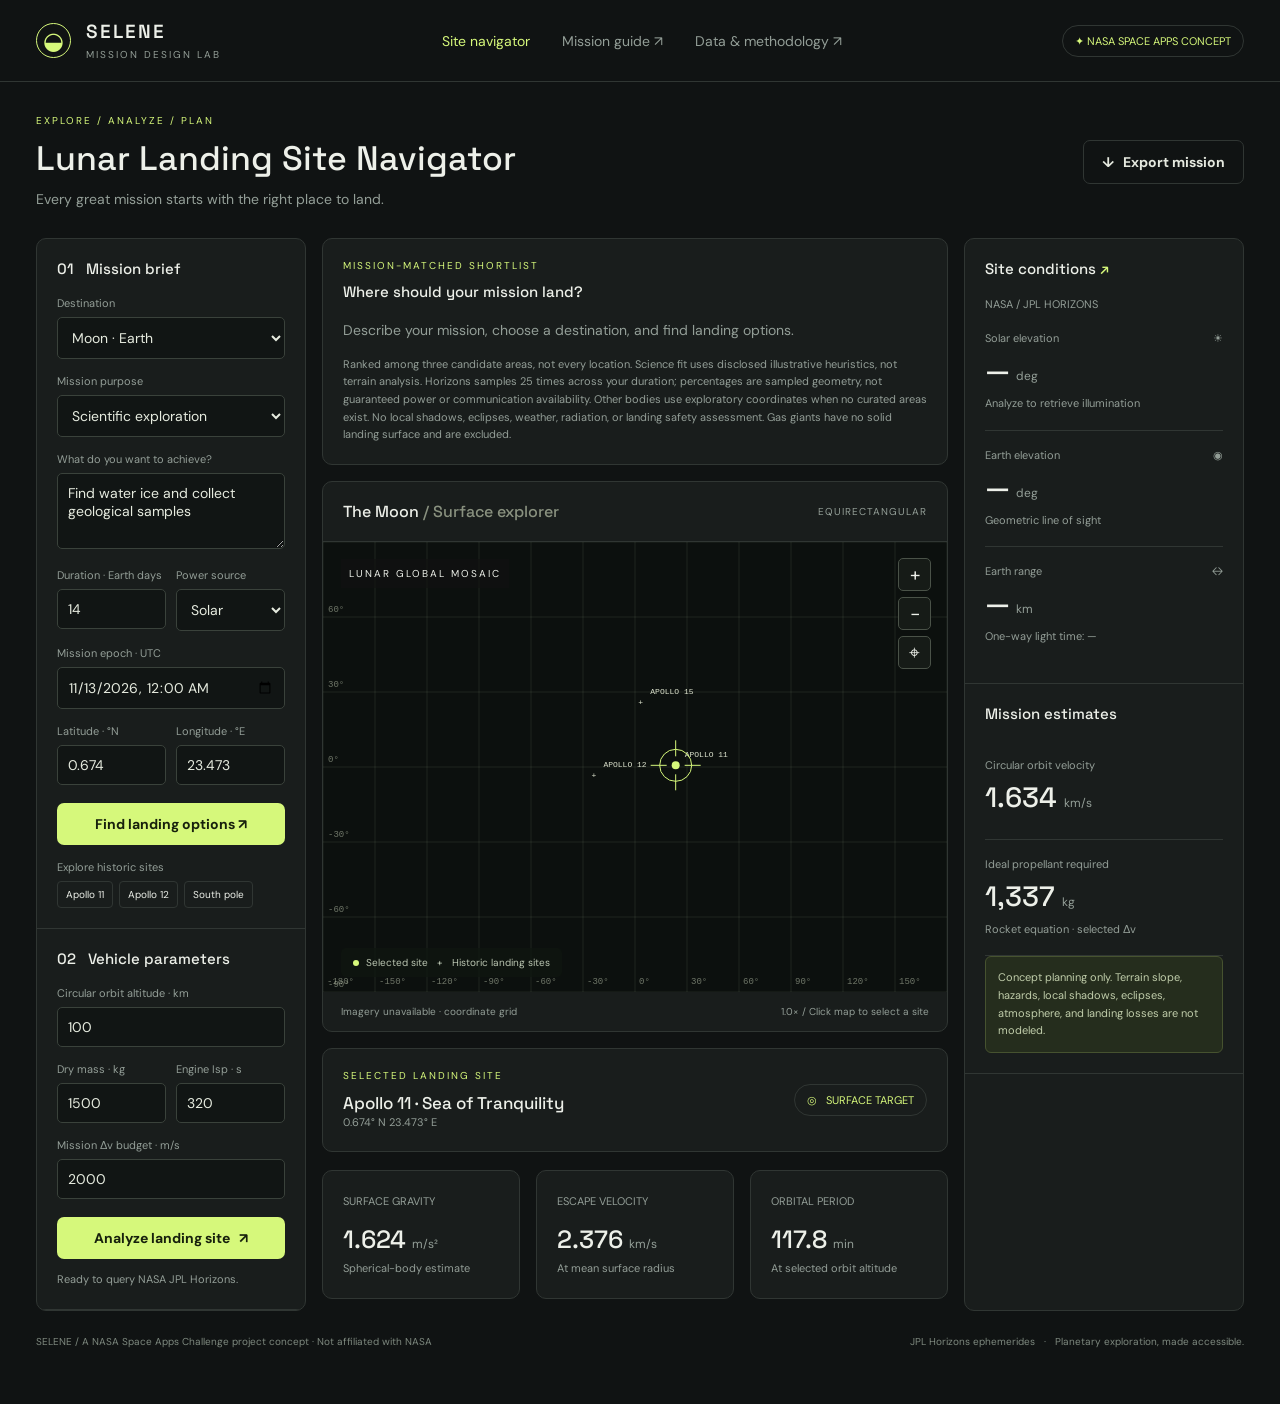
==== src/index.html @ db1ec99b "Make SELENE the sole application at repository root" ====
<!doctype html><html lang="en"><head><meta charset="UTF-8"><meta name="viewport" content="width=device-width,initial-scale=1"><title>Lunar Landing Site Navigator</title><link href="https://fonts.googleapis.com/css2?family=DM+Sans:wght@400;500;600;700&family=Space+Grotesk:wght@400;500;600;700&display=swap" rel="stylesheet"><style>
:root{--bg:#101313;--panel:#191d1c;--line:#303633;--muted:#939e97;--lime:#d6f87b}*{box-sizing:border-box}body{margin:0;background:var(--bg);color:#edf0e9;font:14px 'DM Sans',sans-serif}button,input,select{font:inherit}button,a,select{cursor:pointer}button{color:inherit}header{height:82px;border-bottom:1px solid var(--line);display:flex;align-items:center;padding:0 36px;gap:15px}.logo{border:1px solid var(--lime);border-radius:50%;width:35px;height:35px;display:grid;place-items:center;color:var(--lime);font-size:24px}header b{font:600 19px 'Space Grotesk';letter-spacing:2px}header small{color:var(--muted);font-size:10px;letter-spacing:2px}nav{margin:auto;display:flex;gap:32px}nav a{color:var(--muted);text-decoration:none}nav a.active{color:var(--lime)}.badge{font-size:11px;border:1px solid var(--line);padding:8px 12px;border-radius:20px;color:var(--lime)}main{padding:32px 36px}.intro{display:flex;justify-content:space-between;align-items:center;margin-bottom:28px}.eyebrow{font-size:10px;letter-spacing:2px;color:var(--lime);margin-bottom:10px}h1{font:500 34px 'Space Grotesk';margin:0 0 8px}p{color:var(--muted);line-height:1.6;margin:0}.btn{background:var(--lime);color:#17200c;border:0;border-radius:7px;padding:12px 18px;font-weight:700}.outline{background:transparent;border:1px solid var(--line);color:#e5e9df}.workspace{display:grid;grid-template-columns:270px minmax(400px,1fr) 280px;gap:16px}.panel{background:var(--panel);border:1px solid var(--line);border-radius:10px;overflow:hidden}.section{padding:20px;border-bottom:1px solid var(--line)}h2{font:500 15px 'Space Grotesk';margin:0 0 18px}label{display:block;font-size:11px;color:var(--muted);margin:15px 0 7px}input,select{width:100%;padding:10px;background:#111514;border:1px solid #3a423b;border-radius:5px;color:#e6ebdf}input:focus,select:focus{outline:1px solid var(--lime)}.pair{display:grid;grid-template-columns:1fr 1fr;gap:10px}.tiny{font-size:11px;color:var(--muted);line-height:1.6}.wide{width:100%;margin-top:18px}.maphead{height:60px;display:flex;align-items:center;justify-content:space-between;padding:0 20px;border-bottom:1px solid var(--line)}.maphead strong{font:500 16px 'Space Grotesk'}.tag{font-size:10px;color:var(--muted);letter-spacing:1px}.mapbox{position:relative;height:450px;background:#080b09;overflow:hidden}canvas{width:100%;height:100%;display:block;cursor:crosshair}.maplabel{position:absolute;left:18px;top:17px;font-size:10px;letter-spacing:2px;background:#111a; padding:8px;pointer-events:none}.mapcontrols{position:absolute;right:16px;top:16px;display:grid;gap:6px}.mapcontrols button{background:#161b17;border:1px solid #4a5248;border-radius:5px;width:33px;height:33px;font-size:19px}.legend{position:absolute;bottom:15px;left:18px;font-size:10px;background:#101610bd;padding:8px 12px;border-radius:5px;color:#bbc6b2;pointer-events:none}.mapfoot{padding:13px 18px;display:flex;justify-content:space-between;font-size:10px;color:var(--muted);gap:12px}.sitebar{margin:16px 0 0;padding:20px;display:flex;align-items:center;justify-content:space-between}.sitebar b{font:500 17px 'Space Grotesk'}.dot{display:inline-block;width:6px;height:6px;background:var(--lime);border-radius:50%;margin-right:7px}.metric{padding:17px 0;border-bottom:1px solid var(--line)}.metric:last-child{border:0}.metric .value{font:500 28px 'Space Grotesk';margin:7px 0}.metric .value small{font:12px 'DM Sans';color:var(--muted)}.metric .top{font-size:11px;color:var(--muted);display:flex;justify-content:space-between}.note{background:#252d1d;border:1px solid #46522f;color:#c0cdaa;padding:12px;border-radius:6px;font-size:11px;line-height:1.6}.bottom{display:grid;grid-template-columns:1fr 1fr 1fr;gap:16px;margin-top:18px}.stat{padding:20px}.stat .num{font:500 25px 'Space Grotesk';margin:12px 0 5px}.num span{font:12px 'DM Sans';color:var(--muted)}footer{display:flex;justify-content:space-between;color:#7e897f;font-size:10px;padding:24px 0}.status{font-size:11px;color:var(--muted);margin-top:12px;line-height:1.6}.presets{display:flex;gap:6px;flex-wrap:wrap}.presets button{font-size:10px;padding:6px 8px;border:1px solid var(--line);background:none;border-radius:4px}dialog{background:var(--panel);color:#eee;border:1px solid var(--line);border-radius:12px;max-width:640px;padding:28px}dialog p{margin:14px 0}a{color:var(--lime)}@media(min-width:1600px){main{max-width:1700px;margin:auto}.mapbox{height:520px}}@media(max-width:1150px){.workspace{grid-template-columns:240px 1fr}.results{grid-column:1/-1;display:grid;grid-template-columns:1fr 1fr}.mapbox{height:440px}nav{display:none}}@media(max-width:730px){header{padding:0 18px}header .badge{display:none}main{padding:24px 16px}.intro{align-items:start;gap:15px}h1{font-size:27px}.intro .btn{font-size:11px;padding:10px}.workspace,.bottom{display:block}.panel{margin-bottom:14px}.results{display:block}.mapbox{height:330px}.sitebar{gap:15px}footer{gap:20px}}
textarea{width:100%;resize:vertical;background:#111514;color:#e6ebdf;border:1px solid #3a423b;border-radius:5px;padding:10px;font:inherit}.recommend-card{padding:18px;border:1px solid var(--line);border-radius:8px;margin-top:12px}.recommend-card h3{font:500 18px "Space Grotesk";margin:0 0 10px}.recommend-card p{margin:9px 0}.recscore{color:var(--lime);font-size:12px}.planner-results{padding:20px;margin-bottom:16px}</style></head><body><header><div class="logo">◒</div><div><b>SELENE</b><br><small>MISSION DESIGN LAB</small></div><nav><a class="active" href="#">Site navigator</a><a href="#" id="guide">Mission guide ↗</a><a href="#" id="sources">Data & methodology ↗</a></nav><span class="badge">✦ NASA SPACE APPS CONCEPT</span></header><main><div class="intro"><div><div class="eyebrow">EXPLORE / ANALYZE / PLAN</div><h1>Lunar Landing Site Navigator</h1><p>Every great mission starts with the right place to land.</p></div><button id="export" class="btn outline">↓ &nbsp; Export mission</button></div><div class="workspace"><aside class="panel"><div class="section"><h2>01 &nbsp; Mission brief</h2><label for="body">Destination</label><select id="body"></select><div id="custom" hidden><label>Horizons satellite ID<input id="cid" placeholder="e.g. 555" inputmode="numeric"></label><div class="pair"><label>Radius · km<input id="cr" type="number" min="0.001" step="any"></label><label>GM · km³/s²<input id="cmu" type="number" min="0.000001" step="any"></label></div></div><label for="purpose">Mission purpose</label><select id="purpose"><option value="science">Scientific exploration</option><option value="resources">Water & resource scouting</option><option value="technology">Technology demonstration</option><option value="habitat">Long-term habitat scouting</option></select><label for="aim">What do you want to achieve?</label><textarea id="aim" rows="3" maxlength="1200" placeholder="e.g. Find water ice and test a solar-powered rover">Find water ice and collect geological samples</textarea><div class="pair"><div><label for="duration">Duration · Earth days</label><input id="duration" type="number" min="1" max="3650" step="1" value="14"></div><div><label for="power">Power source</label><select id="power"><option value="solar">Solar</option><option value="independent">Independent</option></select></div></div><label for="date">Mission epoch · UTC</label><input id="date" type="datetime-local" value="2026-11-13T00:00"><div class="pair"><div><label for="lat">Latitude · °N</label><input id="lat" type="number" min="-90" max="90" step="0.001" value="0.674"></div><div><label for="lon">Longitude · °E</label><input id="lon" type="number" min="-180" max="180" step="0.001" value="23.473"></div></div><button id="recommend" class="btn wide">Find landing options ↗</button><label>Explore historic sites</label><div class="presets"><button data-site="0.674,23.473,Apollo 11">Apollo 11</button><button data-site="-3.012,-23.422,Apollo 12">Apollo 12</button><button data-site="-85.4,30,South polar region">South pole</button></div></div><div class="section"><h2>02 &nbsp; Vehicle parameters</h2><label for="alt">Circular orbit altitude · km</label><input id="alt" type="number" min="0" step="1" value="100"><div class="pair"><div><label for="mass">Dry mass · kg</label><input id="mass" type="number" min="1" value="1500"></div><div><label for="isp">Engine Isp · s</label><input id="isp" type="number" min="1" value="320"></div></div><label for="dv">Mission Δv budget · m/s</label><input id="dv" type="number" min="0" value="2000"><button class="btn wide" id="analyze">Analyze landing site &nbsp; ↗</button><div id="status" class="status">Ready to query NASA JPL Horizons.</div></div></aside><div><section class="panel planner-results"><div class="eyebrow">MISSION-MATCHED SHORTLIST</div><h2>Where should your mission land?</h2><p id="recstatus" aria-live="polite">Describe your mission, choose a destination, and find landing options.</p><div id="recommendations"></div><p class="tiny" style="margin-top:14px">Ranked among three candidate areas, not every location. Science fit uses disclosed illustrative heuristics, not terrain analysis. Horizons samples 25 times across your duration; percentages are sampled geometry, not guaranteed power or communication availability. Other bodies use exploratory coordinates when no curated areas exist. No local shadows, eclipses, weather, radiation, or landing safety assessment. Gas giants have no solid landing surface and are excluded.</p></section><section class="panel"><div class="maphead"><strong id="maptitle">The Moon <span style="color:#89917f">/ Surface explorer</span></strong><span class="tag">EQUIRECTANGULAR</span></div><div class="mapbox"><canvas id="map" aria-label="Interactive moon surface map. Click to select coordinates; coordinate inputs also available."></canvas><div class="maplabel" id="maplabel">LUNAR GLOBAL MOSAIC</div><div class="mapcontrols"><button id="zin" aria-label="Zoom in">+</button><button id="zout" aria-label="Zoom out">−</button><button id="reset" aria-label="Reset map">⌖</button></div><div class="legend"><span class="dot"></span>Selected site &nbsp; + &nbsp; Historic landing sites</div></div><div class="mapfoot"><span id="credit">Imagery: Solar System Scope · CC BY 4.0</span><span id="zoom">1.0× &nbsp; / &nbsp; Click map to select a site</span></div></section><section class="panel sitebar"><div><div class="eyebrow">SELECTED LANDING SITE</div><b id="sitename">Apollo 11 · Sea of Tranquility</b><p class="tiny" id="coords">0.674° N &nbsp; 23.473° E</p></div><span class="badge">◎ &nbsp; SURFACE TARGET</span></section><div class="bottom"><div class="panel stat"><span class="tiny">SURFACE GRAVITY</span><div class="num" id="gravity">1.625 <span>m/s²</span></div><p class="tiny">Spherical-body estimate</p></div><div class="panel stat"><span class="tiny">ESCAPE VELOCITY</span><div class="num" id="escape">2.376 <span>km/s</span></div><p class="tiny">At mean surface radius</p></div><div class="panel stat"><span class="tiny">ORBITAL PERIOD</span><div class="num" id="period">117.8 <span>min</span></div><p class="tiny">At selected orbit altitude</p></div></div></div><aside class="panel results"><div class="section"><h2>Site conditions <span style="color:var(--lime)">↗</span></h2><div class="tiny">NASA / JPL HORIZONS</div><div class="metric"><div class="top">Solar elevation <span>☀</span></div><div class="value" id="sun">— <small>deg</small></div><p class="tiny" id="sunhint">Analyze to retrieve illumination</p></div><div class="metric"><div class="top">Earth elevation <span>◉</span></div><div class="value" id="earth">— <small>deg</small></div><p class="tiny" id="earthhint">Geometric line of sight</p></div><div class="metric"><div class="top">Earth range <span>↔</span></div><div class="value" id="range">— <small>km</small></div><p class="tiny" id="delay">One-way light time: —</p></div></div><div class="section"><h2>Mission estimates</h2><div class="metric"><div class="top">Circular orbit velocity</div><div class="value" id="velocity">1.633 <small>km/s</small></div></div><div class="metric"><div class="top">Ideal propellant required</div><div class="value" id="fuel">1,337 <small>kg</small></div><p class="tiny">Rocket equation · selected Δv</p></div><div class="note">Concept planning only. Terrain slope, hazards, local shadows, eclipses, atmosphere, and landing losses are not modeled.</div></div></aside></div><footer><span>SELENE / A NASA Space Apps Challenge project concept · Not affiliated with NASA</span><span>JPL Horizons ephemerides &nbsp; · &nbsp; Planetary exploration, made accessible.</span></footer></main><dialog id="info"><h2 id="ititle"></h2><div id="itext"></div><button class="btn" onclick="document.querySelector('dialog').close()">Back to navigator</button></dialog><script>
const bodies=[['Moon','Earth',301,1737.4,4902.800118,'moon'],['Phobos','Mars',401,11.266,0.0007087],['Deimos','Mars',402,6.2,0.0000962],['Io','Jupiter',501,1821.6,5959.916],['Europa','Jupiter',502,1560.8,3202.739],['Ganymede','Jupiter',503,2634.1,9887.834],['Callisto','Jupiter',504,2410.3,7179.289],['Mimas','Saturn',601,198.2,2.5026],['Enceladus','Saturn',602,252.1,7.2104],['Tethys','Saturn',603,531.1,41.21],['Dione','Saturn',604,561.4,73.112],['Rhea','Saturn',605,763.8,153.94],['Titan','Saturn',606,2574.73,8978.138],['Iapetus','Saturn',608,734.5,120.51],['Miranda','Uranus',705,235.8,4.4],['Ariel','Uranus',701,578.9,86.4],['Umbriel','Uranus',702,584.7,81.5],['Titania','Uranus',703,788.9,228.2],['Oberon','Uranus',704,761.4,192.4],['Triton','Neptune',801,1353.4,1427.6],['Charon','Pluto',901,606,105.88],['Other moon / custom target','Solar system',0,0,0]];
bodies.splice(bodies.length-1,0,['Mercury','Rocky planet',199,2439.7,22031.8686],['Venus','Rocky planet',299,6051.8,324858.592],['Mars','Rocky planet',499,3389.5,42828.375],['Pluto','Dwarf planet',999,1188.3,869.6138]);
const $=id=>document.getElementById(id);bodies.forEach((b,i)=>$('body').add(new Option(b[0]+' · '+b[1],i)));let selectedName='Apollo 11 · Sea of Tranquility',z=1,center=[0,0],image=new Image(),imageReady=false,last=null,seq=0;const canvas=$('map'),ctx=canvas.getContext('2d');image.onload=()=>{imageReady=true;draw()};image.onerror=()=>{$('credit').textContent='Imagery unavailable · coordinate grid';draw()};image.src='/moon.jpg';
function body(){let b=bodies[+$('body').value];return b[2]?b:['Custom moon','Custom',+$('cid').value,+$('cr').value,+$('cmu').value]}
function valid(){for(const id of ['lat','lon','alt','mass','isp','dv','date',...(bodies[+$('body').value][2]?[]:['cid','cr','cmu'])]){let e=$(id);if(!e.value||!e.reportValidity())throw Error('Enter valid mission parameters.')}let b=body();if(!Number.isInteger(b[2])||b[2]<1||b[3]<=0||b[4]<=0)throw Error('Enter a satellite ID, positive radius, and positive GM.');return b}
function physics(){try{let b=valid(),r=b[3],mu=b[4],a=r+(+$('alt').value),v=Math.sqrt(mu/a),t=2*Math.PI*Math.sqrt(a*a*a/mu)/60,f=(+$('mass').value)*Math.expm1((+$('dv').value)/(9.80665*(+$('isp').value)));$('gravity').innerHTML=(mu/r/r*1000).toFixed(3)+' <span>m/s²</span>';$('escape').innerHTML=Math.sqrt(2*mu/r).toFixed(3)+' <span>km/s</span>';$('period').innerHTML=t.toFixed(1)+' <span>min</span>';$('velocity').innerHTML=v.toFixed(3)+' <small>km/s</small>';$('fuel').innerHTML=Math.round(f).toLocaleString()+' <small>kg</small>';return{gravity:mu/r/r*1000,escape_kms:Math.sqrt(2*mu/r),orbit_kms:v,period_min:t,propellant_kg:f}}catch(e){return null}}
function clearLive(){seq++;last=null;for(let id of ['sun','earth','range'])$(id).textContent='—';$('sunhint').textContent='Analyze to retrieve illumination';$('earthhint').textContent='Geometric line of sight';$('delay').textContent='One-way light time: —';$('status').textContent='Parameters changed. Analyze to refresh Horizons data.'}
function position(){let lat=+$('lat').value,lon=+$('lon').value;$('coords').textContent=Math.abs(lat).toFixed(3)+'° '+(lat<0?'S':'N')+'   '+Math.abs(lon).toFixed(3)+'° '+(lon<0?'W':'E');$('sitename').textContent=selectedName;draw()}
function draw(){let w=canvas.clientWidth,h=canvas.clientHeight,dpr=devicePixelRatio||1;canvas.width=w*dpr;canvas.height=h*dpr;ctx.scale(dpr,dpr);ctx.fillStyle='#0c100e';ctx.fillRect(0,0,w,h);let bounds=()=>[center[0]-180/z,center[1]+90/z,360/z,180/z];let [left,top,span,vspan]=bounds();let px=lon=>(lon-left)/span*w,py=lat=>(top-lat)/vspan*h; if(body()[2]===301&&imageReady){ctx.globalAlpha=.85;ctx.drawImage(image,(left+180)/360*image.width,(90-top)/180*image.height,span/360*image.width,vspan/180*image.height,0,0,w,h);ctx.globalAlpha=1}ctx.strokeStyle='#d4e4b52b';ctx.lineWidth=.6;ctx.fillStyle='#d2dbc280';ctx.font='9px monospace';for(let x=-180;x<=180;x+=30){ctx.beginPath();ctx.moveTo(px(x),0);ctx.lineTo(px(x),h);ctx.stroke();ctx.fillText(x+'°',px(x)+4,h-8)}for(let y=-90;y<=90;y+=30){ctx.beginPath();ctx.moveTo(0,py(y));ctx.lineTo(w,py(y));ctx.stroke();ctx.fillText(y+'°',5,py(y)-5)}if(body()[2]===301){for(let [la,lo,name] of [[0.674,23.473,'APOLLO 11'],[-3.012,-23.422,'APOLLO 12'],[26.132,3.634,'APOLLO 15']]){ctx.fillStyle='#dde3ce';ctx.fillText('+',px(lo)-3,py(la)+3);ctx.font='8px monospace';ctx.fillText(name,px(lo)+9,py(la)-8)}}let x=px(+$('lon').value),y=py(+$('lat').value);ctx.strokeStyle='#d6f87b';ctx.lineWidth=1;ctx.beginPath();ctx.arc(x,y,16,0,Math.PI*2);ctx.stroke();ctx.fillStyle='#d6f87b';ctx.beginPath();ctx.arc(x,y,4,0,Math.PI*2);ctx.fill();ctx.beginPath();ctx.moveTo(x-25,y);ctx.lineTo(x-9,y);ctx.moveTo(x+9,y);ctx.lineTo(x+25,y);ctx.moveTo(x,y-25);ctx.lineTo(x,y-9);ctx.moveTo(x,y+9);ctx.lineTo(x,y+25);ctx.stroke();if(body()[2]!==301){ctx.fillStyle='#b0bfa5';ctx.font='12px sans-serif';ctx.fillText('COORDINATE GRID · NO SURFACE IMAGERY',18,50)}$('zoom').textContent=z.toFixed(1)+'× / Click map to select a site'}
canvas.onclick=e=>{let r=canvas.getBoundingClientRect();$('lon').value=(center[0]+((e.clientX-r.left)/r.width-.5)*360/z).toFixed(3);$('lat').value=(center[1]+(.5-(e.clientY-r.top)/r.height)*180/z).toFixed(3);selectedName='Custom landing site';clearLive();position()};function zoom(f){z=Math.max(1,Math.min(8,z*f));center=z===1?[0,0]:[Math.max(-180+180/z,Math.min(180-180/z,+$('lon').value)),Math.max(-90+90/z,Math.min(90-90/z,+$('lat').value))];draw()}$('zin').onclick=()=>zoom(2);$('zout').onclick=()=>zoom(.5);$('reset').onclick=()=>{z=1;center=[0,0];draw()};window.addEventListener('resize',draw);
document.querySelectorAll('[data-site]').forEach(btn=>btn.onclick=()=>{$('body').value='0';changeBody();let [la,lo,n]=btn.dataset.site.split(',');$('lat').value=la;$('lon').value=lo;selectedName=n;clearLive();position()});function changeBody(){let b=body();$('custom').hidden=!!bodies[+$('body').value][2];$('maptitle').textContent=b[0]+' / Surface explorer';$('maplabel').textContent=b[2]===301?'LUNAR GLOBAL MOSAIC':'PLANETARY COORDINATE GRID';$('credit').textContent=b[2]===301?'Imagery: Solar System Scope · CC BY 4.0':'No global image included for this body';selectedName='Custom landing site';clearLive();physics();position()}$('body').onchange=changeBody;for(let id of ['lat','lon','alt','mass','isp','dv','date','cid','cr','cmu'])$(id).addEventListener('change',()=>{clearLive();physics();if(id==='lat'||id==='lon')selectedName='Custom landing site';position()});
async function analyze(){let b;try{b=valid()}catch(e){$('status').textContent=e.message;return}let n=++seq;last=null;physics();$('analyze').disabled=true;$('analyze').textContent='Querying Horizons…';$('status').textContent='Fetching Sun and Earth ephemerides…';try{const res=await fetch('/api/horizons?'+new URLSearchParams({body:b[2],lat:$('lat').value,lon:$('lon').value,date:$('date').value}));const data=await res.json();if(!res.ok)throw Error(data.error||'Horizons request failed');if(n!==seq)return;last=data;let s=data.sun,e=data.earth;$('sun').innerHTML=s.elevation.toFixed(2)+' <small>deg</small>';$('sunhint').textContent=s.elevation>0?'Sun above geometric horizon':'Sun below geometric horizon';$('earth').innerHTML=e.elevation.toFixed(2)+' <small>deg</small>';$('earthhint').textContent=e.elevation>0?'Earth above geometric horizon':'Earth below geometric horizon';$('range').innerHTML=Math.round(e.rangeAU*149597870.7).toLocaleString()+' <small>km</small>';$('delay').textContent='One-way light time: '+(e.rangeAU*499.00478).toFixed(2)+' s';$('status').innerHTML='<span class="dot"></span>Horizons data retrieved · '+data.epoch+' UTC';}catch(err){if(n===seq){$('status').textContent='Live data unavailable: '+err.message+' Try another epoch or supported target.'}}finally{$('analyze').disabled=false;$('analyze').textContent='Analyze landing site ↗'}}$('analyze').onclick=analyze;
$('export').onclick=()=>{try{let b=valid();let report={application:'SELENE',target:b[0],horizons_id:b[2],epoch_utc:$('date').value,site:{latitude_deg:+$('lat').value,longitude_east_deg:+$('lon').value},inputs:{mean_radius_km:b[3],GM_km3_s2:b[4],altitude_km:+$('alt').value,dry_mass_kg:+$('mass').value,isp_s:+$('isp').value,delta_v_ms:+$('dv').value},estimates:physics(),horizons:last,limitations:'Spherical body; no terrain, local shadows, eclipse assessment, atmospheric or landing losses. Concept use only.'};let url=URL.createObjectURL(new Blob([JSON.stringify(report,null,2)],{type:'application/json'})),a=document.createElement('a');a.href=url;a.download='selene-mission.json';a.click();setTimeout(()=>URL.revokeObjectURL(url),1000)}catch(e){$('status').textContent=e.message}};
function info(title,html){$('ititle').textContent=title;$('itext').innerHTML=html;$('info').showModal()}$('guide').onclick=e=>{e.preventDefault();info('Plan your mission','<p>Start with a mission purpose, aim, duration in Earth days, and power source. Find landing options compares three areas, then lets you explore each on the map. Aim keywords adjust resource, science, demonstration, and habitat fit. Scores are illustrative, not probability of success.</p><p>1. Choose a moon and UTC epoch. Click the map or enter east-positive longitude and latitude.</p><p>2. Set a circular orbit altitude, dry vehicle mass, engine specific impulse, and your own Δv budget.</p><p>3. Analyze to request Sun and Earth azimuth, elevation, and range from JPL Horizons. Export a JSON mission brief.</p><p>For other moons, choose a custom Horizons satellite ID and enter published mean radius and GM. Horizons support and date ranges vary by target; missing imagery is shown as a grid.</p>')};$('sources').onclick=e=>{e.preventDefault();info('Data & methodology','<p><a href="https://ssd.jpl.nasa.gov/horizons/" target="_blank" rel="noopener">NASA JPL Horizons</a> supplies live observer ephemerides for the Sun and Earth, centered on your geodetic surface coordinate (0 km height). East-positive longitude, UTC; geometric horizon with no refraction. Results do not account for local topography or occultation of Earth by another body.</p><p>Lunar image: <a href="https://www.solarsystemscope.com/textures/" target="_blank" rel="noopener">Solar System Scope</a>, CC BY 4.0, global equirectangular texture. This is a visual atlas, not a calibrated terrain or hazard product. No elevation data is included.</p><p>Body constants are approximate mean-radius and gravitational-parameter values from NASA/JPL planetary satellite fact tables. Small irregular moons use a spherical approximation. Custom inputs support other Horizons-recognized moons; unavailable rotation models may prevent surface ephemerides.</p><p>g = μ/r²; v = √(μ/(r+h)); T = 2π√((r+h)³/μ). Ideal propellant = dry mass × [exp(Δv/(9.80665 × Isp)) − 1]. The entered Δv is a mission assumption, not a computed landing trajectory.</p>')};const catalogue={
301:[['Shackleton rim region',-89.5,0,[1,.55,.9,.8],'Polar volatile science; rugged terrain and local shadow require high-resolution validation.'],['Oceanus Procellarum',18,-57,[.2,.9,.65,.75],'Basaltic plains support volcanic and geologic investigations; local hazards unassessed.'],['Mare Tranquillitatis',.674,23.473,[.15,.75,.95,.6],'Historic landing region for technology demonstrations; lunar night requires power storage.']],
499:[['Jezero crater',18.38,77.58,[.45,1,.65,.7],'Ancient delta deposits make a compelling past-habitability target; planetary protection applies.'],['Elysium Planitia',4.5,135.9,[.3,.6,.95,.6],'Broad plains suit geophysics and technology demonstrations; landing hazards still require mapping.'],['Arcadia Planitia',40,-170,[1,.7,.65,.85],'Midlatitude subsurface ice is a resource-science motivation; ice access is unverified at this coordinate.']],
502:[['Leading-hemisphere ice',0,90,[.8,.9,.4,.7],'Icy surface science; severe radiation, contamination control, and unresolved landing hazards.'],['Equatorial trailing hemisphere',0,-90,[.65,.85,.35,.65],'Surface chemistry target; severe radiation environment and unknown terrain.'],['High-latitude ice',60,0,[.8,.8,.3,.6],'Compare latitude-dependent ice processes; no validated landing terrain.']],
602:[['South polar terrain',-80,0,[1,1,.3,.6],'Plume-related ice science; active terrain and planetary protection need dedicated assessment.'],['Equatorial ice',0,60,[.65,.7,.55,.6],'Comparative ice geology; no calibrated landing hazards included.'],['Northern terrain',60,0,[.6,.65,.5,.55],'Regional ice comparison; surface properties remain poorly constrained.']],
606:[['Shangri-La region',-10,164,[.5,.85,.65,.6],'Dune and organic chemistry science; dense atmosphere needs an entry/descent model.'],['Equatorial terrain',0,30,[.45,.75,.6,.6],'Organic surface science; no landing suitability or weather assessment.'],['Northern lake region',75,100,[.8,1,.25,.7],'Methane-cycle science; liquid-surface landing requires a specialized vehicle.']]
};
function objectives(purpose,aim){const t=aim.toLowerCase();let w={resources:[1,.2,.2,.8],science:[.3,1,.3,.4],technology:[.1,.3,1,.3],habitat:[.8,.3,.7,1]}[purpose].slice();if(/ice|water|resource|fuel/.test(t))w[0]+=1;if(/life|geolog|sample|science|bio|crater/.test(t))w[1]+=1;if(/test|robot|rover|demo|instrument/.test(t))w[2]+=1;if(/base|habitat|crew|settle|long.term/.test(t))w[3]+=1;return w}
function candidates(id){return (catalogue[id]||[['Equatorial reference area',0,0,[.5,.5,.5,.5],'Exploratory coordinate only; no geology or terrain suitability evidence.'],['Midlatitude reference area',35,90,[.5,.5,.5,.5],'Exploratory coordinate only; compare lighting and Earth visibility.'],['High-latitude reference area',70,-90,[.5,.5,.5,.5],'Exploratory coordinate only; no resource or safety inference.']]).map(([name,lat,lon,fit,note])=>({name,lat,lon,fit,note,curated:!!catalogue[id]}))}
function scoreSite(site,weights,days,power){const science=site.fit.reduce((s,v,i)=>s+v*weights[i],0)/weights.reduce((s,v)=>s+v,0);const lightWeight=power==='solar'?(days>14?.4:.3):.1,commWeight=.15;let available=site.light!==undefined&&site.comm!==undefined;return {...site,score:available?Math.round(100*((1-lightWeight-commWeight)*science+lightWeight*site.light+commWeight*site.comm)):Math.round(science*100),basis:available?'Mission fit + sampled Horizons geometry':'Mission-fit heuristic only',scienceFit:Math.round(science*100)}}

let recommendationRun=0,recommendationReport=null;
function staleRecommendations(){recommendationRun++;recommendationReport=null;$('recommendations').innerHTML='';$('recstatus').textContent='Brief changed. Find landing options to refresh the ranking.'}
for(const id of ['purpose','duration','aim','power','body','date','cid','cr','cmu'])$(id).addEventListener('change',staleRecommendations);
$('recommend').onclick=async()=>{let b;try{b=valid();if(!$('duration').reportValidity()||!$('duration').value)throw Error('Enter a duration from 1 to 3650 days.');if(!$('aim').value.trim())throw Error('Describe the aim of your mission.')}catch(e){$('recstatus').textContent=e.message;return}const run=++recommendationRun,days=+$('duration').value,purpose=$('purpose').value,aim=$('aim').value.trim(),power=$('power').value,epoch=$('date').value;const weights=objectives(purpose,aim);$('recommend').disabled=true;$('recstatus').textContent='Comparing three candidate areas across the mission window…';$('recommendations').innerHTML='';recommendationReport=null;try{let sites=candidates(b[2]);for(let i=0;i<sites.length;i++){if(run!==recommendationRun)return;let s=sites[i];$('recstatus').textContent='Checking '+s.name+' ('+(i+1)+'/3)…';try{let r=await fetch('/api/horizons?'+new URLSearchParams({body:b[2],lat:s.lat,lon:s.lon,date:epoch,days})),d=await r.json();if(!r.ok)throw Error(d.error||'Horizons unavailable');s.light=d.sun.samples.filter(v=>v.elevation>0).length/d.sun.samples.length;s.comm=d.earth.samples.filter(v=>v.elevation>0).length/d.earth.samples.length;s.samples=d.sun.samples.length;s.minSun=Math.min(...d.sun.samples.map(v=>v.elevation));s.maxSun=Math.max(...d.sun.samples.map(v=>v.elevation));s.horizons=d}catch(e){s.error='Live geometry unavailable for this area; excluded from geometry ranking.'}}if(run!==recommendationRun)return;let allLive=sites.every(s=>s.light!==undefined&&s.comm!==undefined);let ranked=sites.map(s=>scoreSite(allLive?s:{...s,light:undefined,comm:undefined},weights,days,power)).sort((a,b)=>b.score-a.score);recommendationReport={target:b[0],epoch_utc:epoch,duration_days:days,purpose,aim,power,ranking_mode:allLive?'mission-fit-and-sampled-geometry':'mission-fit-only',candidates:ranked};$('recstatus').textContent=allLive?'Ranked for your brief using mission fit and '+ranked[0].samples+' geometry samples per candidate.':'Live geometry is incomplete. All candidates ranked using the same mission-fit-only method.';for(let [i,s] of ranked.entries()){let card=document.createElement('article');card.className='recommend-card';let title=document.createElement('h3');title.textContent=(i+1)+'. '+s.name;card.append(title);let score=document.createElement('div');score.className='recscore';score.textContent=s.score+'/100 · '+s.basis;card.append(score);let text=document.createElement('p');text.textContent=s.note;card.append(text);let detail=document.createElement('p');detail.className='tiny';detail.textContent=s.lat+'° N, '+s.lon+'° E · Mission fit '+s.scienceFit+'/100'+(s.horizons?' · Sun above horizon '+Math.round(s.horizons.sun.samples.filter(v=>v.elevation>0).length/s.samples*100)+'% · Earth above horizon '+Math.round(s.horizons.earth.samples.filter(v=>v.elevation>0).length/s.horizons.earth.samples.length*100)+'% of samples.': ' · Geometry unavailable.');card.append(detail);let btn=document.createElement('button');btn.className='btn outline';btn.textContent='Explore this site ↗';btn.onclick=()=>{$('lat').value=s.lat;$('lon').value=s.lon;selectedName=s.name;clearLive();position();$('reset').click();$('map').scrollIntoView({behavior:'smooth',block:'center'});analyze()};card.append(btn);$('recommendations').append(card)} }finally{$('recommend').disabled=false}};
const originalExport=$('export').onclick;$('export').onclick=()=>{if(!recommendationReport){originalExport();return}let report={...recommendationReport,limitations:'Ranked shortlist, not a global optimum. Heuristic science fit; 25 time samples can miss nights, eclipses and communication gaps. No terrain, hazards, weather, radiation, atmospheric entry, or trajectory validation.'};let url=URL.createObjectURL(new Blob([JSON.stringify(report,null,2)],{type:'application/json'}));let a=document.createElement('a');a.href=url;a.download='selene-landing-options.json';a.click();setTimeout(()=>URL.revokeObjectURL(url),1000)};

physics();position();
</script></body></html>
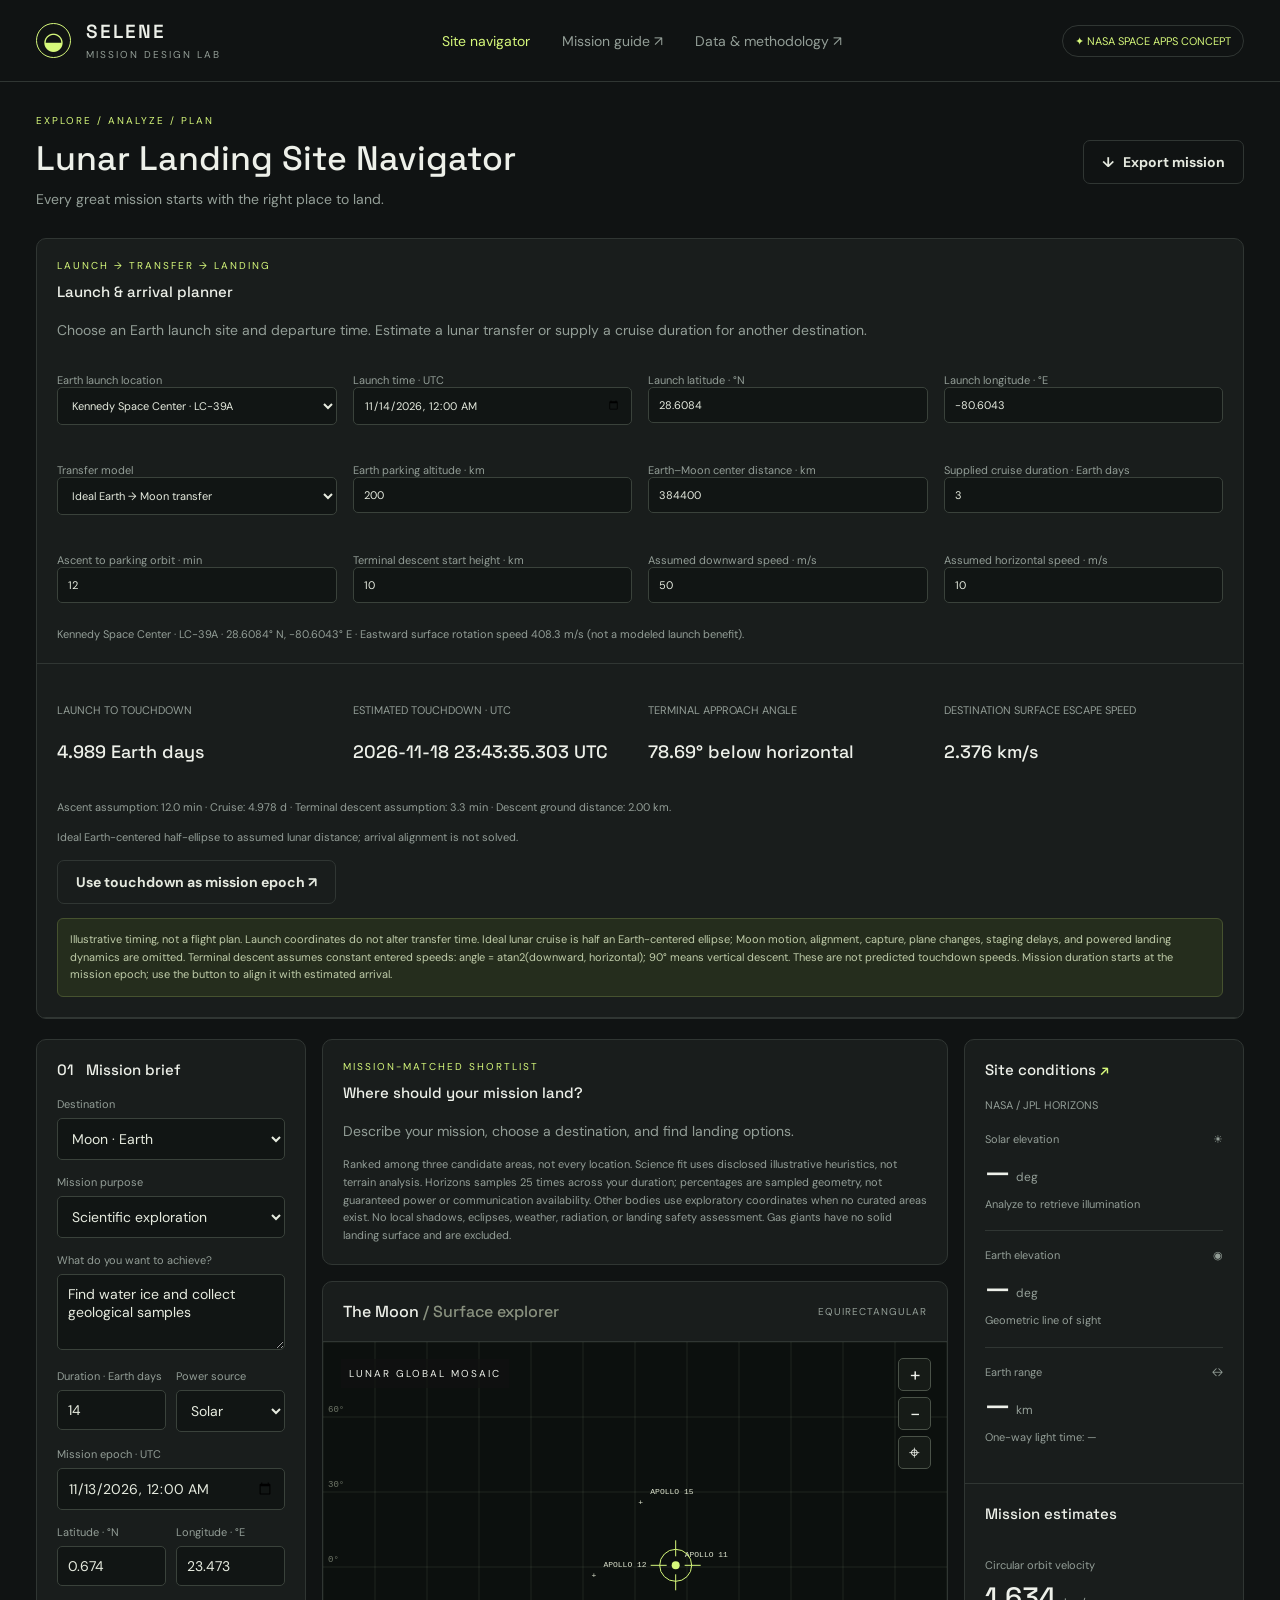
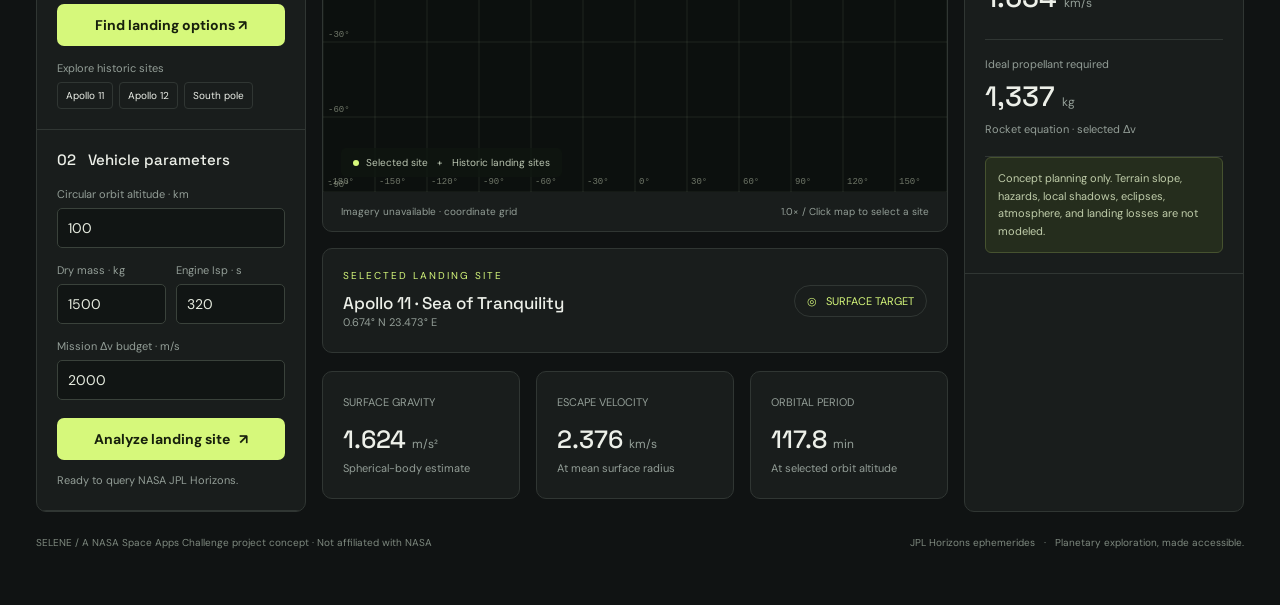
==== commit 05ca276f: "Add launch site, ideal transfer timeline, arrival time and descent angle planner" ====
--- a/src/index.html
+++ b/src/index.html
@@ -1,35 +1,455 @@
-<!doctype html><html lang="en"><head><meta charset="UTF-8"><meta name="viewport" content="width=device-width,initial-scale=1"><title>Lunar Landing Site Navigator</title><link href="https://fonts.googleapis.com/css2?family=DM+Sans:wght@400;500;600;700&family=Space+Grotesk:wght@400;500;600;700&display=swap" rel="stylesheet"><style>
-:root{--bg:#101313;--panel:#191d1c;--line:#303633;--muted:#939e97;--lime:#d6f87b}*{box-sizing:border-box}body{margin:0;background:var(--bg);color:#edf0e9;font:14px 'DM Sans',sans-serif}button,input,select{font:inherit}button,a,select{cursor:pointer}button{color:inherit}header{height:82px;border-bottom:1px solid var(--line);display:flex;align-items:center;padding:0 36px;gap:15px}.logo{border:1px solid var(--lime);border-radius:50%;width:35px;height:35px;display:grid;place-items:center;color:var(--lime);font-size:24px}header b{font:600 19px 'Space Grotesk';letter-spacing:2px}header small{color:var(--muted);font-size:10px;letter-spacing:2px}nav{margin:auto;display:flex;gap:32px}nav a{color:var(--muted);text-decoration:none}nav a.active{color:var(--lime)}.badge{font-size:11px;border:1px solid var(--line);padding:8px 12px;border-radius:20px;color:var(--lime)}main{padding:32px 36px}.intro{display:flex;justify-content:space-between;align-items:center;margin-bottom:28px}.eyebrow{font-size:10px;letter-spacing:2px;color:var(--lime);margin-bottom:10px}h1{font:500 34px 'Space Grotesk';margin:0 0 8px}p{color:var(--muted);line-height:1.6;margin:0}.btn{background:var(--lime);color:#17200c;border:0;border-radius:7px;padding:12px 18px;font-weight:700}.outline{background:transparent;border:1px solid var(--line);color:#e5e9df}.workspace{display:grid;grid-template-columns:270px minmax(400px,1fr) 280px;gap:16px}.panel{background:var(--panel);border:1px solid var(--line);border-radius:10px;overflow:hidden}.section{padding:20px;border-bottom:1px solid var(--line)}h2{font:500 15px 'Space Grotesk';margin:0 0 18px}label{display:block;font-size:11px;color:var(--muted);margin:15px 0 7px}input,select{width:100%;padding:10px;background:#111514;border:1px solid #3a423b;border-radius:5px;color:#e6ebdf}input:focus,select:focus{outline:1px solid var(--lime)}.pair{display:grid;grid-template-columns:1fr 1fr;gap:10px}.tiny{font-size:11px;color:var(--muted);line-height:1.6}.wide{width:100%;margin-top:18px}.maphead{height:60px;display:flex;align-items:center;justify-content:space-between;padding:0 20px;border-bottom:1px solid var(--line)}.maphead strong{font:500 16px 'Space Grotesk'}.tag{font-size:10px;color:var(--muted);letter-spacing:1px}.mapbox{position:relative;height:450px;background:#080b09;overflow:hidden}canvas{width:100%;height:100%;display:block;cursor:crosshair}.maplabel{position:absolute;left:18px;top:17px;font-size:10px;letter-spacing:2px;background:#111a; padding:8px;pointer-events:none}.mapcontrols{position:absolute;right:16px;top:16px;display:grid;gap:6px}.mapcontrols button{background:#161b17;border:1px solid #4a5248;border-radius:5px;width:33px;height:33px;font-size:19px}.legend{position:absolute;bottom:15px;left:18px;font-size:10px;background:#101610bd;padding:8px 12px;border-radius:5px;color:#bbc6b2;pointer-events:none}.mapfoot{padding:13px 18px;display:flex;justify-content:space-between;font-size:10px;color:var(--muted);gap:12px}.sitebar{margin:16px 0 0;padding:20px;display:flex;align-items:center;justify-content:space-between}.sitebar b{font:500 17px 'Space Grotesk'}.dot{display:inline-block;width:6px;height:6px;background:var(--lime);border-radius:50%;margin-right:7px}.metric{padding:17px 0;border-bottom:1px solid var(--line)}.metric:last-child{border:0}.metric .value{font:500 28px 'Space Grotesk';margin:7px 0}.metric .value small{font:12px 'DM Sans';color:var(--muted)}.metric .top{font-size:11px;color:var(--muted);display:flex;justify-content:space-between}.note{background:#252d1d;border:1px solid #46522f;color:#c0cdaa;padding:12px;border-radius:6px;font-size:11px;line-height:1.6}.bottom{display:grid;grid-template-columns:1fr 1fr 1fr;gap:16px;margin-top:18px}.stat{padding:20px}.stat .num{font:500 25px 'Space Grotesk';margin:12px 0 5px}.num span{font:12px 'DM Sans';color:var(--muted)}footer{display:flex;justify-content:space-between;color:#7e897f;font-size:10px;padding:24px 0}.status{font-size:11px;color:var(--muted);margin-top:12px;line-height:1.6}.presets{display:flex;gap:6px;flex-wrap:wrap}.presets button{font-size:10px;padding:6px 8px;border:1px solid var(--line);background:none;border-radius:4px}dialog{background:var(--panel);color:#eee;border:1px solid var(--line);border-radius:12px;max-width:640px;padding:28px}dialog p{margin:14px 0}a{color:var(--lime)}@media(min-width:1600px){main{max-width:1700px;margin:auto}.mapbox{height:520px}}@media(max-width:1150px){.workspace{grid-template-columns:240px 1fr}.results{grid-column:1/-1;display:grid;grid-template-columns:1fr 1fr}.mapbox{height:440px}nav{display:none}}@media(max-width:730px){header{padding:0 18px}header .badge{display:none}main{padding:24px 16px}.intro{align-items:start;gap:15px}h1{font-size:27px}.intro .btn{font-size:11px;padding:10px}.workspace,.bottom{display:block}.panel{margin-bottom:14px}.results{display:block}.mapbox{height:330px}.sitebar{gap:15px}footer{gap:20px}}
-textarea{width:100%;resize:vertical;background:#111514;color:#e6ebdf;border:1px solid #3a423b;border-radius:5px;padding:10px;font:inherit}.recommend-card{padding:18px;border:1px solid var(--line);border-radius:8px;margin-top:12px}.recommend-card h3{font:500 18px "Space Grotesk";margin:0 0 10px}.recommend-card p{margin:9px 0}.recscore{color:var(--lime);font-size:12px}.planner-results{padding:20px;margin-bottom:16px}</style></head><body><header><div class="logo">◒</div><div><b>SELENE</b><br><small>MISSION DESIGN LAB</small></div><nav><a class="active" href="#">Site navigator</a><a href="#" id="guide">Mission guide ↗</a><a href="#" id="sources">Data & methodology ↗</a></nav><span class="badge">✦ NASA SPACE APPS CONCEPT</span></header><main><div class="intro"><div><div class="eyebrow">EXPLORE / ANALYZE / PLAN</div><h1>Lunar Landing Site Navigator</h1><p>Every great mission starts with the right place to land.</p></div><button id="export" class="btn outline">↓ &nbsp; Export mission</button></div><div class="workspace"><aside class="panel"><div class="section"><h2>01 &nbsp; Mission brief</h2><label for="body">Destination</label><select id="body"></select><div id="custom" hidden><label>Horizons satellite ID<input id="cid" placeholder="e.g. 555" inputmode="numeric"></label><div class="pair"><label>Radius · km<input id="cr" type="number" min="0.001" step="any"></label><label>GM · km³/s²<input id="cmu" type="number" min="0.000001" step="any"></label></div></div><label for="purpose">Mission purpose</label><select id="purpose"><option value="science">Scientific exploration</option><option value="resources">Water & resource scouting</option><option value="technology">Technology demonstration</option><option value="habitat">Long-term habitat scouting</option></select><label for="aim">What do you want to achieve?</label><textarea id="aim" rows="3" maxlength="1200" placeholder="e.g. Find water ice and test a solar-powered rover">Find water ice and collect geological samples</textarea><div class="pair"><div><label for="duration">Duration · Earth days</label><input id="duration" type="number" min="1" max="3650" step="1" value="14"></div><div><label for="power">Power source</label><select id="power"><option value="solar">Solar</option><option value="independent">Independent</option></select></div></div><label for="date">Mission epoch · UTC</label><input id="date" type="datetime-local" value="2026-11-13T00:00"><div class="pair"><div><label for="lat">Latitude · °N</label><input id="lat" type="number" min="-90" max="90" step="0.001" value="0.674"></div><div><label for="lon">Longitude · °E</label><input id="lon" type="number" min="-180" max="180" step="0.001" value="23.473"></div></div><button id="recommend" class="btn wide">Find landing options ↗</button><label>Explore historic sites</label><div class="presets"><button data-site="0.674,23.473,Apollo 11">Apollo 11</button><button data-site="-3.012,-23.422,Apollo 12">Apollo 12</button><button data-site="-85.4,30,South polar region">South pole</button></div></div><div class="section"><h2>02 &nbsp; Vehicle parameters</h2><label for="alt">Circular orbit altitude · km</label><input id="alt" type="number" min="0" step="1" value="100"><div class="pair"><div><label for="mass">Dry mass · kg</label><input id="mass" type="number" min="1" value="1500"></div><div><label for="isp">Engine Isp · s</label><input id="isp" type="number" min="1" value="320"></div></div><label for="dv">Mission Δv budget · m/s</label><input id="dv" type="number" min="0" value="2000"><button class="btn wide" id="analyze">Analyze landing site &nbsp; ↗</button><div id="status" class="status">Ready to query NASA JPL Horizons.</div></div></aside><div><section class="panel planner-results"><div class="eyebrow">MISSION-MATCHED SHORTLIST</div><h2>Where should your mission land?</h2><p id="recstatus" aria-live="polite">Describe your mission, choose a destination, and find landing options.</p><div id="recommendations"></div><p class="tiny" style="margin-top:14px">Ranked among three candidate areas, not every location. Science fit uses disclosed illustrative heuristics, not terrain analysis. Horizons samples 25 times across your duration; percentages are sampled geometry, not guaranteed power or communication availability. Other bodies use exploratory coordinates when no curated areas exist. No local shadows, eclipses, weather, radiation, or landing safety assessment. Gas giants have no solid landing surface and are excluded.</p></section><section class="panel"><div class="maphead"><strong id="maptitle">The Moon <span style="color:#89917f">/ Surface explorer</span></strong><span class="tag">EQUIRECTANGULAR</span></div><div class="mapbox"><canvas id="map" aria-label="Interactive moon surface map. Click to select coordinates; coordinate inputs also available."></canvas><div class="maplabel" id="maplabel">LUNAR GLOBAL MOSAIC</div><div class="mapcontrols"><button id="zin" aria-label="Zoom in">+</button><button id="zout" aria-label="Zoom out">−</button><button id="reset" aria-label="Reset map">⌖</button></div><div class="legend"><span class="dot"></span>Selected site &nbsp; + &nbsp; Historic landing sites</div></div><div class="mapfoot"><span id="credit">Imagery: Solar System Scope · CC BY 4.0</span><span id="zoom">1.0× &nbsp; / &nbsp; Click map to select a site</span></div></section><section class="panel sitebar"><div><div class="eyebrow">SELECTED LANDING SITE</div><b id="sitename">Apollo 11 · Sea of Tranquility</b><p class="tiny" id="coords">0.674° N &nbsp; 23.473° E</p></div><span class="badge">◎ &nbsp; SURFACE TARGET</span></section><div class="bottom"><div class="panel stat"><span class="tiny">SURFACE GRAVITY</span><div class="num" id="gravity">1.625 <span>m/s²</span></div><p class="tiny">Spherical-body estimate</p></div><div class="panel stat"><span class="tiny">ESCAPE VELOCITY</span><div class="num" id="escape">2.376 <span>km/s</span></div><p class="tiny">At mean surface radius</p></div><div class="panel stat"><span class="tiny">ORBITAL PERIOD</span><div class="num" id="period">117.8 <span>min</span></div><p class="tiny">At selected orbit altitude</p></div></div></div><aside class="panel results"><div class="section"><h2>Site conditions <span style="color:var(--lime)">↗</span></h2><div class="tiny">NASA / JPL HORIZONS</div><div class="metric"><div class="top">Solar elevation <span>☀</span></div><div class="value" id="sun">— <small>deg</small></div><p class="tiny" id="sunhint">Analyze to retrieve illumination</p></div><div class="metric"><div class="top">Earth elevation <span>◉</span></div><div class="value" id="earth">— <small>deg</small></div><p class="tiny" id="earthhint">Geometric line of sight</p></div><div class="metric"><div class="top">Earth range <span>↔</span></div><div class="value" id="range">— <small>km</small></div><p class="tiny" id="delay">One-way light time: —</p></div></div><div class="section"><h2>Mission estimates</h2><div class="metric"><div class="top">Circular orbit velocity</div><div class="value" id="velocity">1.633 <small>km/s</small></div></div><div class="metric"><div class="top">Ideal propellant required</div><div class="value" id="fuel">1,337 <small>kg</small></div><p class="tiny">Rocket equation · selected Δv</p></div><div class="note">Concept planning only. Terrain slope, hazards, local shadows, eclipses, atmosphere, and landing losses are not modeled.</div></div></aside></div><footer><span>SELENE / A NASA Space Apps Challenge project concept · Not affiliated with NASA</span><span>JPL Horizons ephemerides &nbsp; · &nbsp; Planetary exploration, made accessible.</span></footer></main><dialog id="info"><h2 id="ititle"></h2><div id="itext"></div><button class="btn" onclick="document.querySelector('dialog').close()">Back to navigator</button></dialog><script>
-const bodies=[['Moon','Earth',301,1737.4,4902.800118,'moon'],['Phobos','Mars',401,11.266,0.0007087],['Deimos','Mars',402,6.2,0.0000962],['Io','Jupiter',501,1821.6,5959.916],['Europa','Jupiter',502,1560.8,3202.739],['Ganymede','Jupiter',503,2634.1,9887.834],['Callisto','Jupiter',504,2410.3,7179.289],['Mimas','Saturn',601,198.2,2.5026],['Enceladus','Saturn',602,252.1,7.2104],['Tethys','Saturn',603,531.1,41.21],['Dione','Saturn',604,561.4,73.112],['Rhea','Saturn',605,763.8,153.94],['Titan','Saturn',606,2574.73,8978.138],['Iapetus','Saturn',608,734.5,120.51],['Miranda','Uranus',705,235.8,4.4],['Ariel','Uranus',701,578.9,86.4],['Umbriel','Uranus',702,584.7,81.5],['Titania','Uranus',703,788.9,228.2],['Oberon','Uranus',704,761.4,192.4],['Triton','Neptune',801,1353.4,1427.6],['Charon','Pluto',901,606,105.88],['Other moon / custom target','Solar system',0,0,0]];
-bodies.splice(bodies.length-1,0,['Mercury','Rocky planet',199,2439.7,22031.8686],['Venus','Rocky planet',299,6051.8,324858.592],['Mars','Rocky planet',499,3389.5,42828.375],['Pluto','Dwarf planet',999,1188.3,869.6138]);
-const $=id=>document.getElementById(id);bodies.forEach((b,i)=>$('body').add(new Option(b[0]+' · '+b[1],i)));let selectedName='Apollo 11 · Sea of Tranquility',z=1,center=[0,0],image=new Image(),imageReady=false,last=null,seq=0;const canvas=$('map'),ctx=canvas.getContext('2d');image.onload=()=>{imageReady=true;draw()};image.onerror=()=>{$('credit').textContent='Imagery unavailable · coordinate grid';draw()};image.src='/moon.jpg';
-function body(){let b=bodies[+$('body').value];return b[2]?b:['Custom moon','Custom',+$('cid').value,+$('cr').value,+$('cmu').value]}
-function valid(){for(const id of ['lat','lon','alt','mass','isp','dv','date',...(bodies[+$('body').value][2]?[]:['cid','cr','cmu'])]){let e=$(id);if(!e.value||!e.reportValidity())throw Error('Enter valid mission parameters.')}let b=body();if(!Number.isInteger(b[2])||b[2]<1||b[3]<=0||b[4]<=0)throw Error('Enter a satellite ID, positive radius, and positive GM.');return b}
-function physics(){try{let b=valid(),r=b[3],mu=b[4],a=r+(+$('alt').value),v=Math.sqrt(mu/a),t=2*Math.PI*Math.sqrt(a*a*a/mu)/60,f=(+$('mass').value)*Math.expm1((+$('dv').value)/(9.80665*(+$('isp').value)));$('gravity').innerHTML=(mu/r/r*1000).toFixed(3)+' <span>m/s²</span>';$('escape').innerHTML=Math.sqrt(2*mu/r).toFixed(3)+' <span>km/s</span>';$('period').innerHTML=t.toFixed(1)+' <span>min</span>';$('velocity').innerHTML=v.toFixed(3)+' <small>km/s</small>';$('fuel').innerHTML=Math.round(f).toLocaleString()+' <small>kg</small>';return{gravity:mu/r/r*1000,escape_kms:Math.sqrt(2*mu/r),orbit_kms:v,period_min:t,propellant_kg:f}}catch(e){return null}}
-function clearLive(){seq++;last=null;for(let id of ['sun','earth','range'])$(id).textContent='—';$('sunhint').textContent='Analyze to retrieve illumination';$('earthhint').textContent='Geometric line of sight';$('delay').textContent='One-way light time: —';$('status').textContent='Parameters changed. Analyze to refresh Horizons data.'}
-function position(){let lat=+$('lat').value,lon=+$('lon').value;$('coords').textContent=Math.abs(lat).toFixed(3)+'° '+(lat<0?'S':'N')+'   '+Math.abs(lon).toFixed(3)+'° '+(lon<0?'W':'E');$('sitename').textContent=selectedName;draw()}
-function draw(){let w=canvas.clientWidth,h=canvas.clientHeight,dpr=devicePixelRatio||1;canvas.width=w*dpr;canvas.height=h*dpr;ctx.scale(dpr,dpr);ctx.fillStyle='#0c100e';ctx.fillRect(0,0,w,h);let bounds=()=>[center[0]-180/z,center[1]+90/z,360/z,180/z];let [left,top,span,vspan]=bounds();let px=lon=>(lon-left)/span*w,py=lat=>(top-lat)/vspan*h; if(body()[2]===301&&imageReady){ctx.globalAlpha=.85;ctx.drawImage(image,(left+180)/360*image.width,(90-top)/180*image.height,span/360*image.width,vspan/180*image.height,0,0,w,h);ctx.globalAlpha=1}ctx.strokeStyle='#d4e4b52b';ctx.lineWidth=.6;ctx.fillStyle='#d2dbc280';ctx.font='9px monospace';for(let x=-180;x<=180;x+=30){ctx.beginPath();ctx.moveTo(px(x),0);ctx.lineTo(px(x),h);ctx.stroke();ctx.fillText(x+'°',px(x)+4,h-8)}for(let y=-90;y<=90;y+=30){ctx.beginPath();ctx.moveTo(0,py(y));ctx.lineTo(w,py(y));ctx.stroke();ctx.fillText(y+'°',5,py(y)-5)}if(body()[2]===301){for(let [la,lo,name] of [[0.674,23.473,'APOLLO 11'],[-3.012,-23.422,'APOLLO 12'],[26.132,3.634,'APOLLO 15']]){ctx.fillStyle='#dde3ce';ctx.fillText('+',px(lo)-3,py(la)+3);ctx.font='8px monospace';ctx.fillText(name,px(lo)+9,py(la)-8)}}let x=px(+$('lon').value),y=py(+$('lat').value);ctx.strokeStyle='#d6f87b';ctx.lineWidth=1;ctx.beginPath();ctx.arc(x,y,16,0,Math.PI*2);ctx.stroke();ctx.fillStyle='#d6f87b';ctx.beginPath();ctx.arc(x,y,4,0,Math.PI*2);ctx.fill();ctx.beginPath();ctx.moveTo(x-25,y);ctx.lineTo(x-9,y);ctx.moveTo(x+9,y);ctx.lineTo(x+25,y);ctx.moveTo(x,y-25);ctx.lineTo(x,y-9);ctx.moveTo(x,y+9);ctx.lineTo(x,y+25);ctx.stroke();if(body()[2]!==301){ctx.fillStyle='#b0bfa5';ctx.font='12px sans-serif';ctx.fillText('COORDINATE GRID · NO SURFACE IMAGERY',18,50)}$('zoom').textContent=z.toFixed(1)+'× / Click map to select a site'}
-canvas.onclick=e=>{let r=canvas.getBoundingClientRect();$('lon').value=(center[0]+((e.clientX-r.left)/r.width-.5)*360/z).toFixed(3);$('lat').value=(center[1]+(.5-(e.clientY-r.top)/r.height)*180/z).toFixed(3);selectedName='Custom landing site';clearLive();position()};function zoom(f){z=Math.max(1,Math.min(8,z*f));center=z===1?[0,0]:[Math.max(-180+180/z,Math.min(180-180/z,+$('lon').value)),Math.max(-90+90/z,Math.min(90-90/z,+$('lat').value))];draw()}$('zin').onclick=()=>zoom(2);$('zout').onclick=()=>zoom(.5);$('reset').onclick=()=>{z=1;center=[0,0];draw()};window.addEventListener('resize',draw);
-document.querySelectorAll('[data-site]').forEach(btn=>btn.onclick=()=>{$('body').value='0';changeBody();let [la,lo,n]=btn.dataset.site.split(',');$('lat').value=la;$('lon').value=lo;selectedName=n;clearLive();position()});function changeBody(){let b=body();$('custom').hidden=!!bodies[+$('body').value][2];$('maptitle').textContent=b[0]+' / Surface explorer';$('maplabel').textContent=b[2]===301?'LUNAR GLOBAL MOSAIC':'PLANETARY COORDINATE GRID';$('credit').textContent=b[2]===301?'Imagery: Solar System Scope · CC BY 4.0':'No global image included for this body';selectedName='Custom landing site';clearLive();physics();position()}$('body').onchange=changeBody;for(let id of ['lat','lon','alt','mass','isp','dv','date','cid','cr','cmu'])$(id).addEventListener('change',()=>{clearLive();physics();if(id==='lat'||id==='lon')selectedName='Custom landing site';position()});
-async function analyze(){let b;try{b=valid()}catch(e){$('status').textContent=e.message;return}let n=++seq;last=null;physics();$('analyze').disabled=true;$('analyze').textContent='Querying Horizons…';$('status').textContent='Fetching Sun and Earth ephemerides…';try{const res=await fetch('/api/horizons?'+new URLSearchParams({body:b[2],lat:$('lat').value,lon:$('lon').value,date:$('date').value}));const data=await res.json();if(!res.ok)throw Error(data.error||'Horizons request failed');if(n!==seq)return;last=data;let s=data.sun,e=data.earth;$('sun').innerHTML=s.elevation.toFixed(2)+' <small>deg</small>';$('sunhint').textContent=s.elevation>0?'Sun above geometric horizon':'Sun below geometric horizon';$('earth').innerHTML=e.elevation.toFixed(2)+' <small>deg</small>';$('earthhint').textContent=e.elevation>0?'Earth above geometric horizon':'Earth below geometric horizon';$('range').innerHTML=Math.round(e.rangeAU*149597870.7).toLocaleString()+' <small>km</small>';$('delay').textContent='One-way light time: '+(e.rangeAU*499.00478).toFixed(2)+' s';$('status').innerHTML='<span class="dot"></span>Horizons data retrieved · '+data.epoch+' UTC';}catch(err){if(n===seq){$('status').textContent='Live data unavailable: '+err.message+' Try another epoch or supported target.'}}finally{$('analyze').disabled=false;$('analyze').textContent='Analyze landing site ↗'}}$('analyze').onclick=analyze;
-$('export').onclick=()=>{try{let b=valid();let report={application:'SELENE',target:b[0],horizons_id:b[2],epoch_utc:$('date').value,site:{latitude_deg:+$('lat').value,longitude_east_deg:+$('lon').value},inputs:{mean_radius_km:b[3],GM_km3_s2:b[4],altitude_km:+$('alt').value,dry_mass_kg:+$('mass').value,isp_s:+$('isp').value,delta_v_ms:+$('dv').value},estimates:physics(),horizons:last,limitations:'Spherical body; no terrain, local shadows, eclipse assessment, atmospheric or landing losses. Concept use only.'};let url=URL.createObjectURL(new Blob([JSON.stringify(report,null,2)],{type:'application/json'})),a=document.createElement('a');a.href=url;a.download='selene-mission.json';a.click();setTimeout(()=>URL.revokeObjectURL(url),1000)}catch(e){$('status').textContent=e.message}};
-function info(title,html){$('ititle').textContent=title;$('itext').innerHTML=html;$('info').showModal()}$('guide').onclick=e=>{e.preventDefault();info('Plan your mission','<p>Start with a mission purpose, aim, duration in Earth days, and power source. Find landing options compares three areas, then lets you explore each on the map. Aim keywords adjust resource, science, demonstration, and habitat fit. Scores are illustrative, not probability of success.</p><p>1. Choose a moon and UTC epoch. Click the map or enter east-positive longitude and latitude.</p><p>2. Set a circular orbit altitude, dry vehicle mass, engine specific impulse, and your own Δv budget.</p><p>3. Analyze to request Sun and Earth azimuth, elevation, and range from JPL Horizons. Export a JSON mission brief.</p><p>For other moons, choose a custom Horizons satellite ID and enter published mean radius and GM. Horizons support and date ranges vary by target; missing imagery is shown as a grid.</p>')};$('sources').onclick=e=>{e.preventDefault();info('Data & methodology','<p><a href="https://ssd.jpl.nasa.gov/horizons/" target="_blank" rel="noopener">NASA JPL Horizons</a> supplies live observer ephemerides for the Sun and Earth, centered on your geodetic surface coordinate (0 km height). East-positive longitude, UTC; geometric horizon with no refraction. Results do not account for local topography or occultation of Earth by another body.</p><p>Lunar image: <a href="https://www.solarsystemscope.com/textures/" target="_blank" rel="noopener">Solar System Scope</a>, CC BY 4.0, global equirectangular texture. This is a visual atlas, not a calibrated terrain or hazard product. No elevation data is included.</p><p>Body constants are approximate mean-radius and gravitational-parameter values from NASA/JPL planetary satellite fact tables. Small irregular moons use a spherical approximation. Custom inputs support other Horizons-recognized moons; unavailable rotation models may prevent surface ephemerides.</p><p>g = μ/r²; v = √(μ/(r+h)); T = 2π√((r+h)³/μ). Ideal propellant = dry mass × [exp(Δv/(9.80665 × Isp)) − 1]. The entered Δv is a mission assumption, not a computed landing trajectory.</p>')};const catalogue={
-301:[['Shackleton rim region',-89.5,0,[1,.55,.9,.8],'Polar volatile science; rugged terrain and local shadow require high-resolution validation.'],['Oceanus Procellarum',18,-57,[.2,.9,.65,.75],'Basaltic plains support volcanic and geologic investigations; local hazards unassessed.'],['Mare Tranquillitatis',.674,23.473,[.15,.75,.95,.6],'Historic landing region for technology demonstrations; lunar night requires power storage.']],
-499:[['Jezero crater',18.38,77.58,[.45,1,.65,.7],'Ancient delta deposits make a compelling past-habitability target; planetary protection applies.'],['Elysium Planitia',4.5,135.9,[.3,.6,.95,.6],'Broad plains suit geophysics and technology demonstrations; landing hazards still require mapping.'],['Arcadia Planitia',40,-170,[1,.7,.65,.85],'Midlatitude subsurface ice is a resource-science motivation; ice access is unverified at this coordinate.']],
-502:[['Leading-hemisphere ice',0,90,[.8,.9,.4,.7],'Icy surface science; severe radiation, contamination control, and unresolved landing hazards.'],['Equatorial trailing hemisphere',0,-90,[.65,.85,.35,.65],'Surface chemistry target; severe radiation environment and unknown terrain.'],['High-latitude ice',60,0,[.8,.8,.3,.6],'Compare latitude-dependent ice processes; no validated landing terrain.']],
-602:[['South polar terrain',-80,0,[1,1,.3,.6],'Plume-related ice science; active terrain and planetary protection need dedicated assessment.'],['Equatorial ice',0,60,[.65,.7,.55,.6],'Comparative ice geology; no calibrated landing hazards included.'],['Northern terrain',60,0,[.6,.65,.5,.55],'Regional ice comparison; surface properties remain poorly constrained.']],
-606:[['Shangri-La region',-10,164,[.5,.85,.65,.6],'Dune and organic chemistry science; dense atmosphere needs an entry/descent model.'],['Equatorial terrain',0,30,[.45,.75,.6,.6],'Organic surface science; no landing suitability or weather assessment.'],['Northern lake region',75,100,[.8,1,.25,.7],'Methane-cycle science; liquid-surface landing requires a specialized vehicle.']]
-};
-function objectives(purpose,aim){const t=aim.toLowerCase();let w={resources:[1,.2,.2,.8],science:[.3,1,.3,.4],technology:[.1,.3,1,.3],habitat:[.8,.3,.7,1]}[purpose].slice();if(/ice|water|resource|fuel/.test(t))w[0]+=1;if(/life|geolog|sample|science|bio|crater/.test(t))w[1]+=1;if(/test|robot|rover|demo|instrument/.test(t))w[2]+=1;if(/base|habitat|crew|settle|long.term/.test(t))w[3]+=1;return w}
-function candidates(id){return (catalogue[id]||[['Equatorial reference area',0,0,[.5,.5,.5,.5],'Exploratory coordinate only; no geology or terrain suitability evidence.'],['Midlatitude reference area',35,90,[.5,.5,.5,.5],'Exploratory coordinate only; compare lighting and Earth visibility.'],['High-latitude reference area',70,-90,[.5,.5,.5,.5],'Exploratory coordinate only; no resource or safety inference.']]).map(([name,lat,lon,fit,note])=>({name,lat,lon,fit,note,curated:!!catalogue[id]}))}
-function scoreSite(site,weights,days,power){const science=site.fit.reduce((s,v,i)=>s+v*weights[i],0)/weights.reduce((s,v)=>s+v,0);const lightWeight=power==='solar'?(days>14?.4:.3):.1,commWeight=.15;let available=site.light!==undefined&&site.comm!==undefined;return {...site,score:available?Math.round(100*((1-lightWeight-commWeight)*science+lightWeight*site.light+commWeight*site.comm)):Math.round(science*100),basis:available?'Mission fit + sampled Horizons geometry':'Mission-fit heuristic only',scienceFit:Math.round(science*100)}}
-
-let recommendationRun=0,recommendationReport=null;
-function staleRecommendations(){recommendationRun++;recommendationReport=null;$('recommendations').innerHTML='';$('recstatus').textContent='Brief changed. Find landing options to refresh the ranking.'}
-for(const id of ['purpose','duration','aim','power','body','date','cid','cr','cmu'])$(id).addEventListener('change',staleRecommendations);
-$('recommend').onclick=async()=>{let b;try{b=valid();if(!$('duration').reportValidity()||!$('duration').value)throw Error('Enter a duration from 1 to 3650 days.');if(!$('aim').value.trim())throw Error('Describe the aim of your mission.')}catch(e){$('recstatus').textContent=e.message;return}const run=++recommendationRun,days=+$('duration').value,purpose=$('purpose').value,aim=$('aim').value.trim(),power=$('power').value,epoch=$('date').value;const weights=objectives(purpose,aim);$('recommend').disabled=true;$('recstatus').textContent='Comparing three candidate areas across the mission window…';$('recommendations').innerHTML='';recommendationReport=null;try{let sites=candidates(b[2]);for(let i=0;i<sites.length;i++){if(run!==recommendationRun)return;let s=sites[i];$('recstatus').textContent='Checking '+s.name+' ('+(i+1)+'/3)…';try{let r=await fetch('/api/horizons?'+new URLSearchParams({body:b[2],lat:s.lat,lon:s.lon,date:epoch,days})),d=await r.json();if(!r.ok)throw Error(d.error||'Horizons unavailable');s.light=d.sun.samples.filter(v=>v.elevation>0).length/d.sun.samples.length;s.comm=d.earth.samples.filter(v=>v.elevation>0).length/d.earth.samples.length;s.samples=d.sun.samples.length;s.minSun=Math.min(...d.sun.samples.map(v=>v.elevation));s.maxSun=Math.max(...d.sun.samples.map(v=>v.elevation));s.horizons=d}catch(e){s.error='Live geometry unavailable for this area; excluded from geometry ranking.'}}if(run!==recommendationRun)return;let allLive=sites.every(s=>s.light!==undefined&&s.comm!==undefined);let ranked=sites.map(s=>scoreSite(allLive?s:{...s,light:undefined,comm:undefined},weights,days,power)).sort((a,b)=>b.score-a.score);recommendationReport={target:b[0],epoch_utc:epoch,duration_days:days,purpose,aim,power,ranking_mode:allLive?'mission-fit-and-sampled-geometry':'mission-fit-only',candidates:ranked};$('recstatus').textContent=allLive?'Ranked for your brief using mission fit and '+ranked[0].samples+' geometry samples per candidate.':'Live geometry is incomplete. All candidates ranked using the same mission-fit-only method.';for(let [i,s] of ranked.entries()){let card=document.createElement('article');card.className='recommend-card';let title=document.createElement('h3');title.textContent=(i+1)+'. '+s.name;card.append(title);let score=document.createElement('div');score.className='recscore';score.textContent=s.score+'/100 · '+s.basis;card.append(score);let text=document.createElement('p');text.textContent=s.note;card.append(text);let detail=document.createElement('p');detail.className='tiny';detail.textContent=s.lat+'° N, '+s.lon+'° E · Mission fit '+s.scienceFit+'/100'+(s.horizons?' · Sun above horizon '+Math.round(s.horizons.sun.samples.filter(v=>v.elevation>0).length/s.samples*100)+'% · Earth above horizon '+Math.round(s.horizons.earth.samples.filter(v=>v.elevation>0).length/s.horizons.earth.samples.length*100)+'% of samples.': ' · Geometry unavailable.');card.append(detail);let btn=document.createElement('button');btn.className='btn outline';btn.textContent='Explore this site ↗';btn.onclick=()=>{$('lat').value=s.lat;$('lon').value=s.lon;selectedName=s.name;clearLive();position();$('reset').click();$('map').scrollIntoView({behavior:'smooth',block:'center'});analyze()};card.append(btn);$('recommendations').append(card)} }finally{$('recommend').disabled=false}};
-const originalExport=$('export').onclick;$('export').onclick=()=>{if(!recommendationReport){originalExport();return}let report={...recommendationReport,limitations:'Ranked shortlist, not a global optimum. Heuristic science fit; 25 time samples can miss nights, eclipses and communication gaps. No terrain, hazards, weather, radiation, atmospheric entry, or trajectory validation.'};let url=URL.createObjectURL(new Blob([JSON.stringify(report,null,2)],{type:'application/json'}));let a=document.createElement('a');a.href=url;a.download='selene-landing-options.json';a.click();setTimeout(()=>URL.revokeObjectURL(url),1000)};
-
-physics();position();
-</script></body></html>
+<!doctype html>
+<html lang="en">
+  <head>
+    <meta charset="UTF-8" />
+    <meta name="viewport" content="width=device-width,initial-scale=1" />
+    <title>Lunar Landing Site Navigator</title>
+    <link
+      href="https://fonts.googleapis.com/css2?family=DM+Sans:wght@400;500;600;700&family=Space+Grotesk:wght@400;500;600;700&display=swap"
+      rel="stylesheet"
+    />
+    <link rel="stylesheet" href="styles.css" />
+  </head>
+  <body>
+    <header>
+      <div class="logo">◒</div>
+      <div><b>SELENE</b><br /><small>MISSION DESIGN LAB</small></div>
+      <nav>
+        <a class="active" href="#">Site navigator</a
+        ><a href="#" id="guide">Mission guide ↗</a
+        ><a href="#" id="sources">Data & methodology ↗</a>
+      </nav>
+      <span class="badge">✦ NASA SPACE APPS CONCEPT</span>
+    </header>
+    <main>
+      <div class="intro">
+        <div>
+          <div class="eyebrow">EXPLORE / ANALYZE / PLAN</div>
+          <h1>Lunar Landing Site Navigator</h1>
+          <p>Every great mission starts with the right place to land.</p>
+        </div>
+        <button id="export" class="btn outline">↓ &nbsp; Export mission</button>
+      </div>
+      <section class="panel flight-panel">
+        <div class="section">
+          <div class="eyebrow">LAUNCH → TRANSFER → LANDING</div>
+          <h2>Launch & arrival planner</h2>
+          <p>
+            Choose an Earth launch site and departure time. Estimate a lunar
+            transfer or supply a cruise duration for another destination.
+          </p>
+          <div class="flight-grid">
+            <label
+              >Earth launch location<select id="launchpad">
+                <option value="kennedy">Kennedy Space Center · LC-39A</option>
+                <option value="baikonur">Baikonur</option>
+                <option value="kourou">Guiana Space Centre</option>
+                <option value="satish">Satish Dhawan</option>
+                <option value="custom">Custom Earth location</option>
+              </select></label
+            >
+            <label
+              >Launch time · UTC<input
+                id="departure"
+                type="datetime-local"
+                value="2026-11-14T00:00"
+                required
+            /></label>
+            <label
+              >Launch latitude · °N<input
+                id="launchlat"
+                type="number"
+                min="-90"
+                max="90"
+                step="any"
+                value="28.6084"
+                required
+            /></label>
+            <label
+              >Launch longitude · °E<input
+                id="launchlon"
+                type="number"
+                min="-180"
+                max="180"
+                step="any"
+                value="-80.6043"
+                required
+            /></label>
+            <label
+              >Transfer model<select id="transfermode">
+                <option value="lunar">Ideal Earth → Moon transfer</option>
+                <option value="manual">
+                  Supplied cruise duration · any destination
+                </option>
+              </select></label
+            >
+            <label
+              >Earth parking altitude · km<input
+                id="parking"
+                type="number"
+                min="0"
+                step="any"
+                value="200"
+                required
+            /></label>
+            <label
+              >Earth–Moon center distance · km<input
+                id="moondistance"
+                type="number"
+                min="1"
+                step="any"
+                value="384400"
+                required
+            /></label>
+            <label
+              >Supplied cruise duration · Earth days<input
+                id="cruisedays"
+                type="number"
+                min="0.001"
+                max="100000"
+                step="any"
+                value="3"
+                required
+            /></label>
+            <label
+              >Ascent to parking orbit · min<input
+                id="ascent"
+                type="number"
+                min="0"
+                step="any"
+                value="12"
+                required
+            /></label>
+            <label
+              >Terminal descent start height · km<input
+                id="descentheight"
+                type="number"
+                min="0.001"
+                step="any"
+                value="10"
+                required
+            /></label>
+            <label
+              >Assumed downward speed · m/s<input
+                id="downspeed"
+                type="number"
+                min="0.001"
+                step="any"
+                value="50"
+                required
+            /></label>
+            <label
+              >Assumed horizontal speed · m/s<input
+                id="horizspeed"
+                type="number"
+                min="0"
+                step="any"
+                value="10"
+                required
+            /></label>
+          </div>
+          <p id="launchdetails" class="tiny"></p>
+        </div>
+        <div class="section">
+          <div class="flight-grid">
+            <div>
+              <span class="tiny">LAUNCH TO TOUCHDOWN</span>
+              <h3 id="flighttime">—</h3>
+            </div>
+            <div>
+              <span class="tiny">ESTIMATED TOUCHDOWN · UTC</span>
+              <h3 id="touchdown">—</h3>
+            </div>
+            <div>
+              <span class="tiny">TERMINAL APPROACH ANGLE</span>
+              <h3 id="approachangle">—</h3>
+            </div>
+            <div>
+              <span class="tiny">DESTINATION SURFACE ESCAPE SPEED</span>
+              <h3 id="targetescape">—</h3>
+            </div>
+          </div>
+          <p id="timelineparts" class="tiny"></p>
+          <p id="flightstatus" class="status" aria-live="polite"></p>
+          <button id="usearrival" class="btn outline" style="margin: 14px 0">
+            Use touchdown as mission epoch ↗
+          </button>
+          <div class="note">
+            Illustrative timing, not a flight plan. Launch coordinates do not
+            alter transfer time. Ideal lunar cruise is half an Earth-centered
+            ellipse; Moon motion, alignment, capture, plane changes, staging
+            delays, and powered landing dynamics are omitted. Terminal descent
+            assumes constant entered speeds: angle = atan2(downward,
+            horizontal); 90° means vertical descent. These are not predicted
+            touchdown speeds. Mission duration starts at the mission epoch; use
+            the button to align it with estimated arrival.
+          </div>
+        </div>
+      </section>
+      <div class="workspace">
+        <aside class="panel">
+          <div class="section">
+            <h2>01 &nbsp; Mission brief</h2>
+            <label for="body">Destination</label
+            ><select id="body"></select>
+            <div id="custom" hidden>
+              <label
+                >Horizons satellite ID<input
+                  id="cid"
+                  placeholder="e.g. 555"
+                  inputmode="numeric"
+              /></label>
+              <div class="pair">
+                <label
+                  >Radius · km<input
+                    id="cr"
+                    type="number"
+                    min="0.001"
+                    step="any" /></label
+                ><label
+                  >GM · km³/s²<input
+                    id="cmu"
+                    type="number"
+                    min="0.000001"
+                    step="any"
+                /></label>
+              </div>
+            </div>
+            <label for="purpose">Mission purpose</label
+            ><select id="purpose">
+              <option value="science">Scientific exploration</option>
+              <option value="resources">Water & resource scouting</option>
+              <option value="technology">Technology demonstration</option>
+              <option value="habitat">
+                Long-term habitat scouting
+              </option></select
+            ><label for="aim">What do you want to achieve?</label
+            ><textarea
+              id="aim"
+              rows="3"
+              maxlength="1200"
+              placeholder="e.g. Find water ice and test a solar-powered rover"
+            >
+Find water ice and collect geological samples</textarea
+            >
+            <div class="pair">
+              <div>
+                <label for="duration">Duration · Earth days</label
+                ><input
+                  id="duration"
+                  type="number"
+                  min="1"
+                  max="3650"
+                  step="1"
+                  value="14"
+                />
+              </div>
+              <div>
+                <label for="power">Power source</label
+                ><select id="power">
+                  <option value="solar">Solar</option>
+                  <option value="independent">Independent</option>
+                </select>
+              </div>
+            </div>
+            <label for="date">Mission epoch · UTC</label
+            ><input id="date" type="datetime-local" value="2026-11-13T00:00" />
+            <div class="pair">
+              <div>
+                <label for="lat">Latitude · °N</label
+                ><input
+                  id="lat"
+                  type="number"
+                  min="-90"
+                  max="90"
+                  step="0.001"
+                  value="0.674"
+                />
+              </div>
+              <div>
+                <label for="lon">Longitude · °E</label
+                ><input
+                  id="lon"
+                  type="number"
+                  min="-180"
+                  max="180"
+                  step="0.001"
+                  value="23.473"
+                />
+              </div>
+            </div>
+            <button id="recommend" class="btn wide">
+              Find landing options ↗</button
+            ><label>Explore historic sites</label>
+            <div class="presets">
+              <button data-site="0.674,23.473,Apollo 11">Apollo 11</button
+              ><button data-site="-3.012,-23.422,Apollo 12">Apollo 12</button
+              ><button data-site="-85.4,30,South polar region">
+                South pole
+              </button>
+            </div>
+          </div>
+          <div class="section">
+            <h2>02 &nbsp; Vehicle parameters</h2>
+            <label for="alt">Circular orbit altitude · km</label
+            ><input id="alt" type="number" min="0" step="1" value="100" />
+            <div class="pair">
+              <div>
+                <label for="mass">Dry mass · kg</label
+                ><input id="mass" type="number" min="1" value="1500" />
+              </div>
+              <div>
+                <label for="isp">Engine Isp · s</label
+                ><input id="isp" type="number" min="1" value="320" />
+              </div>
+            </div>
+            <label for="dv">Mission Δv budget · m/s</label
+            ><input id="dv" type="number" min="0" value="2000" /><button
+              class="btn wide"
+              id="analyze"
+            >
+              Analyze landing site &nbsp; ↗
+            </button>
+            <div id="status" class="status">
+              Ready to query NASA JPL Horizons.
+            </div>
+          </div>
+        </aside>
+        <div>
+          <section class="panel planner-results">
+            <div class="eyebrow">MISSION-MATCHED SHORTLIST</div>
+            <h2>Where should your mission land?</h2>
+            <p id="recstatus" aria-live="polite">
+              Describe your mission, choose a destination, and find landing
+              options.
+            </p>
+            <div id="recommendations"></div>
+            <p class="tiny" style="margin-top: 14px">
+              Ranked among three candidate areas, not every location. Science
+              fit uses disclosed illustrative heuristics, not terrain analysis.
+              Horizons samples 25 times across your duration; percentages are
+              sampled geometry, not guaranteed power or communication
+              availability. Other bodies use exploratory coordinates when no
+              curated areas exist. No local shadows, eclipses, weather,
+              radiation, or landing safety assessment. Gas giants have no solid
+              landing surface and are excluded.
+            </p>
+          </section>
+          <section class="panel">
+            <div class="maphead">
+              <strong id="maptitle"
+                >The Moon
+                <span style="color: #89917f">/ Surface explorer</span></strong
+              ><span class="tag">EQUIRECTANGULAR</span>
+            </div>
+            <div class="mapbox">
+              <canvas
+                id="map"
+                aria-label="Interactive moon surface map. Click to select coordinates; coordinate inputs also available."
+              ></canvas>
+              <div class="maplabel" id="maplabel">LUNAR GLOBAL MOSAIC</div>
+              <div class="mapcontrols">
+                <button id="zin" aria-label="Zoom in">+</button
+                ><button id="zout" aria-label="Zoom out">−</button
+                ><button id="reset" aria-label="Reset map">⌖</button>
+              </div>
+              <div class="legend">
+                <span class="dot"></span>Selected site &nbsp; + &nbsp; Historic
+                landing sites
+              </div>
+            </div>
+            <div class="mapfoot">
+              <span id="credit">Imagery: Solar System Scope · CC BY 4.0</span
+              ><span id="zoom"
+                >1.0× &nbsp; / &nbsp; Click map to select a site</span
+              >
+            </div>
+          </section>
+          <section class="panel sitebar">
+            <div>
+              <div class="eyebrow">SELECTED LANDING SITE</div>
+              <b id="sitename">Apollo 11 · Sea of Tranquility</b>
+              <p class="tiny" id="coords">0.674° N &nbsp; 23.473° E</p>
+            </div>
+            <span class="badge">◎ &nbsp; SURFACE TARGET</span>
+          </section>
+          <div class="bottom">
+            <div class="panel stat">
+              <span class="tiny">SURFACE GRAVITY</span>
+              <div class="num" id="gravity">1.625 <span>m/s²</span></div>
+              <p class="tiny">Spherical-body estimate</p>
+            </div>
+            <div class="panel stat">
+              <span class="tiny">ESCAPE VELOCITY</span>
+              <div class="num" id="escape">2.376 <span>km/s</span></div>
+              <p class="tiny">At mean surface radius</p>
+            </div>
+            <div class="panel stat">
+              <span class="tiny">ORBITAL PERIOD</span>
+              <div class="num" id="period">117.8 <span>min</span></div>
+              <p class="tiny">At selected orbit altitude</p>
+            </div>
+          </div>
+        </div>
+        <aside class="panel results">
+          <div class="section">
+            <h2>Site conditions <span style="color: var(--lime)">↗</span></h2>
+            <div class="tiny">NASA / JPL HORIZONS</div>
+            <div class="metric">
+              <div class="top">Solar elevation <span>☀</span></div>
+              <div class="value" id="sun">— <small>deg</small></div>
+              <p class="tiny" id="sunhint">Analyze to retrieve illumination</p>
+            </div>
+            <div class="metric">
+              <div class="top">Earth elevation <span>◉</span></div>
+              <div class="value" id="earth">— <small>deg</small></div>
+              <p class="tiny" id="earthhint">Geometric line of sight</p>
+            </div>
+            <div class="metric">
+              <div class="top">Earth range <span>↔</span></div>
+              <div class="value" id="range">— <small>km</small></div>
+              <p class="tiny" id="delay">One-way light time: —</p>
+            </div>
+          </div>
+          <div class="section">
+            <h2>Mission estimates</h2>
+            <div class="metric">
+              <div class="top">Circular orbit velocity</div>
+              <div class="value" id="velocity">1.633 <small>km/s</small></div>
+            </div>
+            <div class="metric">
+              <div class="top">Ideal propellant required</div>
+              <div class="value" id="fuel">1,337 <small>kg</small></div>
+              <p class="tiny">Rocket equation · selected Δv</p>
+            </div>
+            <div class="note">
+              Concept planning only. Terrain slope, hazards, local shadows,
+              eclipses, atmosphere, and landing losses are not modeled.
+            </div>
+          </div>
+        </aside>
+      </div>
+      <footer>
+        <span
+          >SELENE / A NASA Space Apps Challenge project concept · Not affiliated
+          with NASA</span
+        ><span
+          >JPL Horizons ephemerides &nbsp; · &nbsp; Planetary exploration, made
+          accessible.</span
+        >
+      </footer>
+    </main>
+    <dialog id="info">
+      <h2 id="ititle"></h2>
+      <div id="itext"></div>
+      <button class="btn" onclick="document.querySelector('dialog').close()">
+        Back to navigator
+      </button>
+    </dialog>
+    <script src="app.js"></script>
+    <script src="mission-model.js"></script>
+    <script src="recommendations.js"></script>
+    <script src="flight-model.js"></script>
+    <script src="flight.js"></script>
+  </body>
+</html>
--- a/src/styles.css
+++ b/src/styles.css
@@ -0,0 +1,464 @@
+:root {
+  --bg: #101313;
+  --panel: #191d1c;
+  --line: #303633;
+  --muted: #939e97;
+  --lime: #d6f87b;
+}
+* {
+  box-sizing: border-box;
+}
+body {
+  margin: 0;
+  background: var(--bg);
+  color: #edf0e9;
+  font:
+    14px "DM Sans",
+    sans-serif;
+}
+button,
+input,
+select {
+  font: inherit;
+}
+button,
+a,
+select {
+  cursor: pointer;
+}
+button {
+  color: inherit;
+}
+header {
+  height: 82px;
+  border-bottom: 1px solid var(--line);
+  display: flex;
+  align-items: center;
+  padding: 0 36px;
+  gap: 15px;
+}
+.logo {
+  border: 1px solid var(--lime);
+  border-radius: 50%;
+  width: 35px;
+  height: 35px;
+  display: grid;
+  place-items: center;
+  color: var(--lime);
+  font-size: 24px;
+}
+header b {
+  font: 600 19px "Space Grotesk";
+  letter-spacing: 2px;
+}
+header small {
+  color: var(--muted);
+  font-size: 10px;
+  letter-spacing: 2px;
+}
+nav {
+  margin: auto;
+  display: flex;
+  gap: 32px;
+}
+nav a {
+  color: var(--muted);
+  text-decoration: none;
+}
+nav a.active {
+  color: var(--lime);
+}
+.badge {
+  font-size: 11px;
+  border: 1px solid var(--line);
+  padding: 8px 12px;
+  border-radius: 20px;
+  color: var(--lime);
+}
+main {
+  padding: 32px 36px;
+}
+.intro {
+  display: flex;
+  justify-content: space-between;
+  align-items: center;
+  margin-bottom: 28px;
+}
+.eyebrow {
+  font-size: 10px;
+  letter-spacing: 2px;
+  color: var(--lime);
+  margin-bottom: 10px;
+}
+h1 {
+  font: 500 34px "Space Grotesk";
+  margin: 0 0 8px;
+}
+p {
+  color: var(--muted);
+  line-height: 1.6;
+  margin: 0;
+}
+.btn {
+  background: var(--lime);
+  color: #17200c;
+  border: 0;
+  border-radius: 7px;
+  padding: 12px 18px;
+  font-weight: 700;
+}
+.outline {
+  background: transparent;
+  border: 1px solid var(--line);
+  color: #e5e9df;
+}
+.workspace {
+  display: grid;
+  grid-template-columns: 270px minmax(400px, 1fr) 280px;
+  gap: 16px;
+}
+.panel {
+  background: var(--panel);
+  border: 1px solid var(--line);
+  border-radius: 10px;
+  overflow: hidden;
+}
+.section {
+  padding: 20px;
+  border-bottom: 1px solid var(--line);
+}
+h2 {
+  font: 500 15px "Space Grotesk";
+  margin: 0 0 18px;
+}
+label {
+  display: block;
+  font-size: 11px;
+  color: var(--muted);
+  margin: 15px 0 7px;
+}
+input,
+select {
+  width: 100%;
+  padding: 10px;
+  background: #111514;
+  border: 1px solid #3a423b;
+  border-radius: 5px;
+  color: #e6ebdf;
+}
+input:focus,
+select:focus {
+  outline: 1px solid var(--lime);
+}
+.pair {
+  display: grid;
+  grid-template-columns: 1fr 1fr;
+  gap: 10px;
+}
+.tiny {
+  font-size: 11px;
+  color: var(--muted);
+  line-height: 1.6;
+}
+.wide {
+  width: 100%;
+  margin-top: 18px;
+}
+.maphead {
+  height: 60px;
+  display: flex;
+  align-items: center;
+  justify-content: space-between;
+  padding: 0 20px;
+  border-bottom: 1px solid var(--line);
+}
+.maphead strong {
+  font: 500 16px "Space Grotesk";
+}
+.tag {
+  font-size: 10px;
+  color: var(--muted);
+  letter-spacing: 1px;
+}
+.mapbox {
+  position: relative;
+  height: 450px;
+  background: #080b09;
+  overflow: hidden;
+}
+canvas {
+  width: 100%;
+  height: 100%;
+  display: block;
+  cursor: crosshair;
+}
+.maplabel {
+  position: absolute;
+  left: 18px;
+  top: 17px;
+  font-size: 10px;
+  letter-spacing: 2px;
+  background: #111a;
+  padding: 8px;
+  pointer-events: none;
+}
+.mapcontrols {
+  position: absolute;
+  right: 16px;
+  top: 16px;
+  display: grid;
+  gap: 6px;
+}
+.mapcontrols button {
+  background: #161b17;
+  border: 1px solid #4a5248;
+  border-radius: 5px;
+  width: 33px;
+  height: 33px;
+  font-size: 19px;
+}
+.legend {
+  position: absolute;
+  bottom: 15px;
+  left: 18px;
+  font-size: 10px;
+  background: #101610bd;
+  padding: 8px 12px;
+  border-radius: 5px;
+  color: #bbc6b2;
+  pointer-events: none;
+}
+.mapfoot {
+  padding: 13px 18px;
+  display: flex;
+  justify-content: space-between;
+  font-size: 10px;
+  color: var(--muted);
+  gap: 12px;
+}
+.sitebar {
+  margin: 16px 0 0;
+  padding: 20px;
+  display: flex;
+  align-items: center;
+  justify-content: space-between;
+}
+.sitebar b {
+  font: 500 17px "Space Grotesk";
+}
+.dot {
+  display: inline-block;
+  width: 6px;
+  height: 6px;
+  background: var(--lime);
+  border-radius: 50%;
+  margin-right: 7px;
+}
+.metric {
+  padding: 17px 0;
+  border-bottom: 1px solid var(--line);
+}
+.metric:last-child {
+  border: 0;
+}
+.metric .value {
+  font: 500 28px "Space Grotesk";
+  margin: 7px 0;
+}
+.metric .value small {
+  font: 12px "DM Sans";
+  color: var(--muted);
+}
+.metric .top {
+  font-size: 11px;
+  color: var(--muted);
+  display: flex;
+  justify-content: space-between;
+}
+.note {
+  background: #252d1d;
+  border: 1px solid #46522f;
+  color: #c0cdaa;
+  padding: 12px;
+  border-radius: 6px;
+  font-size: 11px;
+  line-height: 1.6;
+}
+.bottom {
+  display: grid;
+  grid-template-columns: 1fr 1fr 1fr;
+  gap: 16px;
+  margin-top: 18px;
+}
+.stat {
+  padding: 20px;
+}
+.stat .num {
+  font: 500 25px "Space Grotesk";
+  margin: 12px 0 5px;
+}
+.num span {
+  font: 12px "DM Sans";
+  color: var(--muted);
+}
+footer {
+  display: flex;
+  justify-content: space-between;
+  color: #7e897f;
+  font-size: 10px;
+  padding: 24px 0;
+}
+.status {
+  font-size: 11px;
+  color: var(--muted);
+  margin-top: 12px;
+  line-height: 1.6;
+}
+.presets {
+  display: flex;
+  gap: 6px;
+  flex-wrap: wrap;
+}
+.presets button {
+  font-size: 10px;
+  padding: 6px 8px;
+  border: 1px solid var(--line);
+  background: none;
+  border-radius: 4px;
+}
+dialog {
+  background: var(--panel);
+  color: #eee;
+  border: 1px solid var(--line);
+  border-radius: 12px;
+  max-width: 640px;
+  padding: 28px;
+}
+dialog p {
+  margin: 14px 0;
+}
+a {
+  color: var(--lime);
+}
+@media (min-width: 1600px) {
+  main {
+    max-width: 1700px;
+    margin: auto;
+  }
+  .mapbox {
+    height: 520px;
+  }
+}
+@media (max-width: 1150px) {
+  .workspace {
+    grid-template-columns: 240px 1fr;
+  }
+  .results {
+    grid-column: 1/-1;
+    display: grid;
+    grid-template-columns: 1fr 1fr;
+  }
+  .mapbox {
+    height: 440px;
+  }
+  nav {
+    display: none;
+  }
+}
+@media (max-width: 730px) {
+  header {
+    padding: 0 18px;
+  }
+  header .badge {
+    display: none;
+  }
+  main {
+    padding: 24px 16px;
+  }
+  .intro {
+    align-items: start;
+    gap: 15px;
+  }
+  h1 {
+    font-size: 27px;
+  }
+  .intro .btn {
+    font-size: 11px;
+    padding: 10px;
+  }
+  .workspace,
+  .bottom {
+    display: block;
+  }
+  .panel {
+    margin-bottom: 14px;
+  }
+  .results {
+    display: block;
+  }
+  .mapbox {
+    height: 330px;
+  }
+  .sitebar {
+    gap: 15px;
+  }
+  footer {
+    gap: 20px;
+  }
+}
+textarea {
+  width: 100%;
+  resize: vertical;
+  background: #111514;
+  color: #e6ebdf;
+  border: 1px solid #3a423b;
+  border-radius: 5px;
+  padding: 10px;
+  font: inherit;
+}
+.recommend-card {
+  padding: 18px;
+  border: 1px solid var(--line);
+  border-radius: 8px;
+  margin-top: 12px;
+}
+.recommend-card h3 {
+  font: 500 18px "Space Grotesk";
+  margin: 0 0 10px;
+}
+.recommend-card p {
+  margin: 9px 0;
+}
+.recscore {
+  color: var(--lime);
+  font-size: 12px;
+}
+.planner-results {
+  padding: 20px;
+  margin-bottom: 16px;
+}
+
+.flight-panel {
+  margin-bottom: 20px;
+}
+.flight-grid {
+  display: grid;
+  grid-template-columns: repeat(4, minmax(0, 1fr));
+  gap: 16px;
+  margin: 16px 0;
+}
+.flight-grid h3 {
+  font: 500 18px "Space Grotesk";
+  line-height: 1.5;
+  overflow-wrap: anywhere;
+}
+@media (max-width: 1000px) {
+  .flight-grid {
+    grid-template-columns: repeat(2, minmax(0, 1fr));
+  }
+}
+@media (max-width: 550px) {
+  .flight-grid {
+    grid-template-columns: 1fr;
+  }
+}
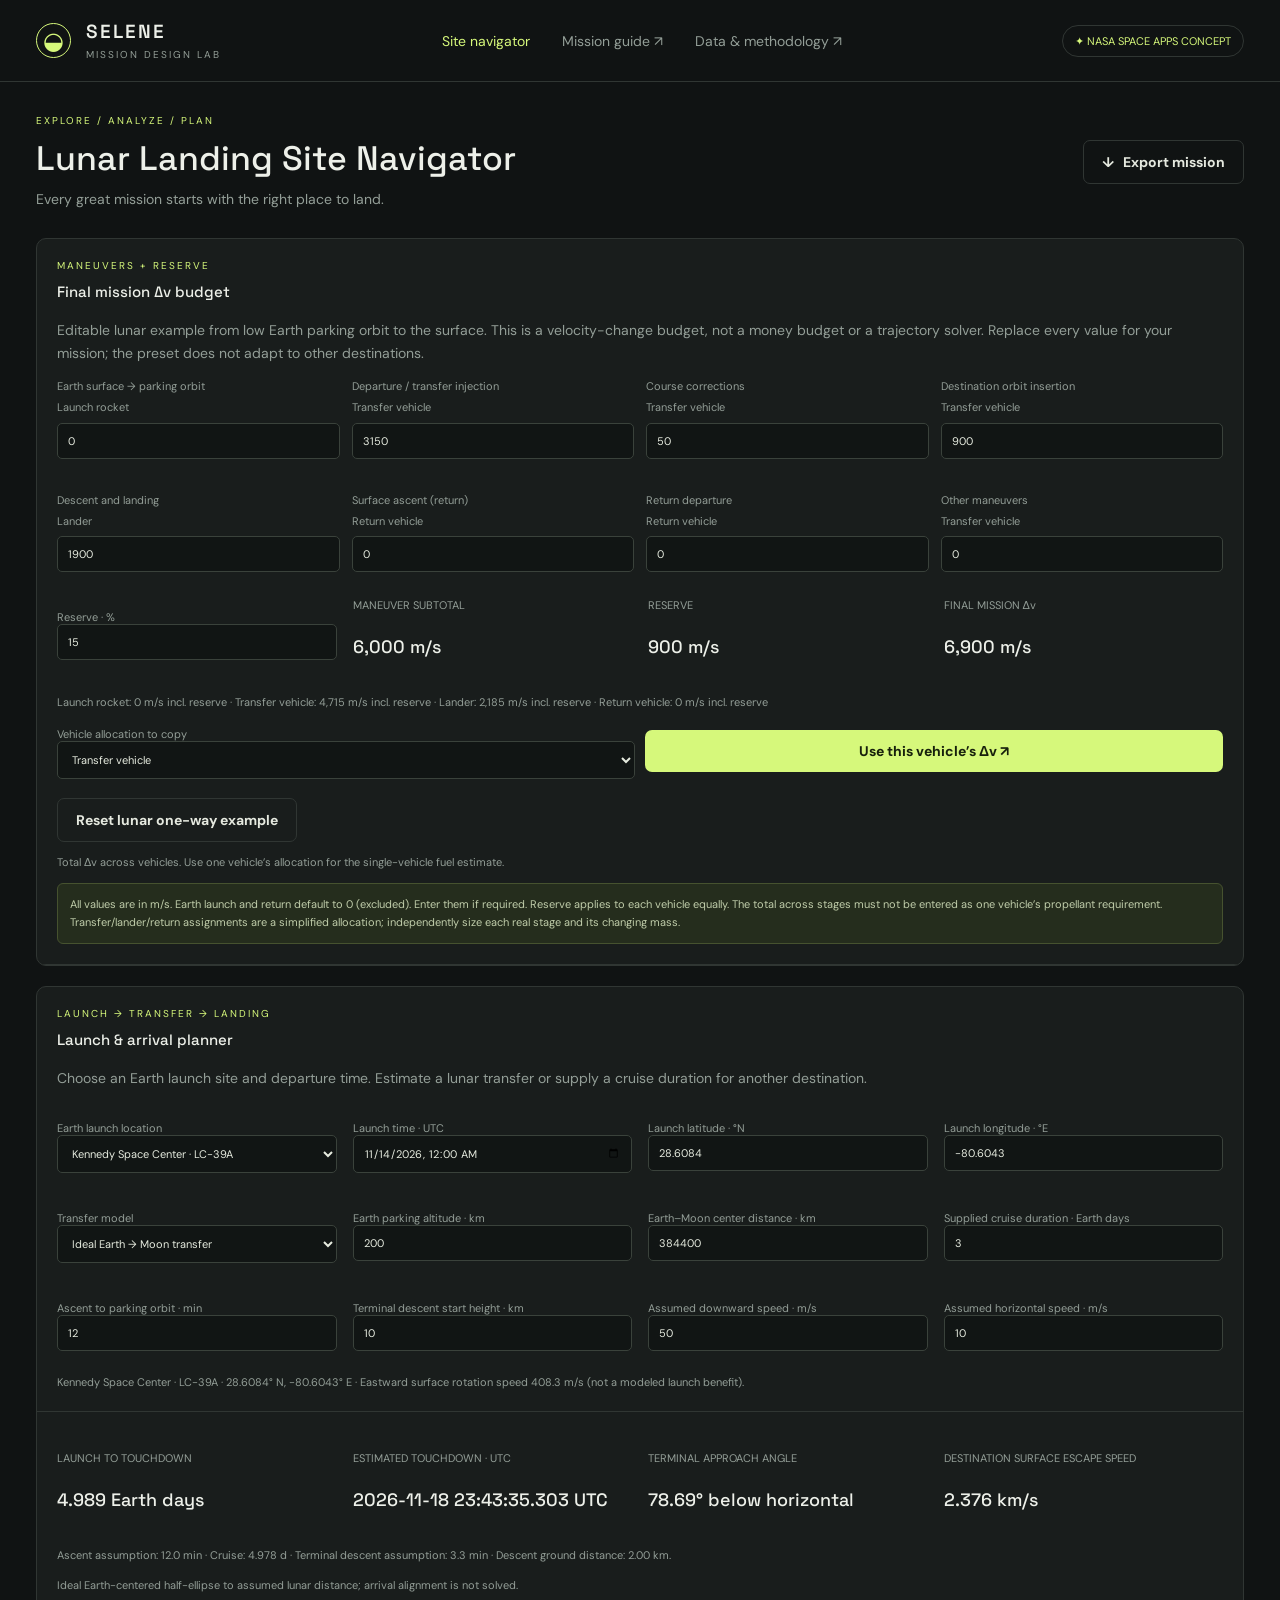
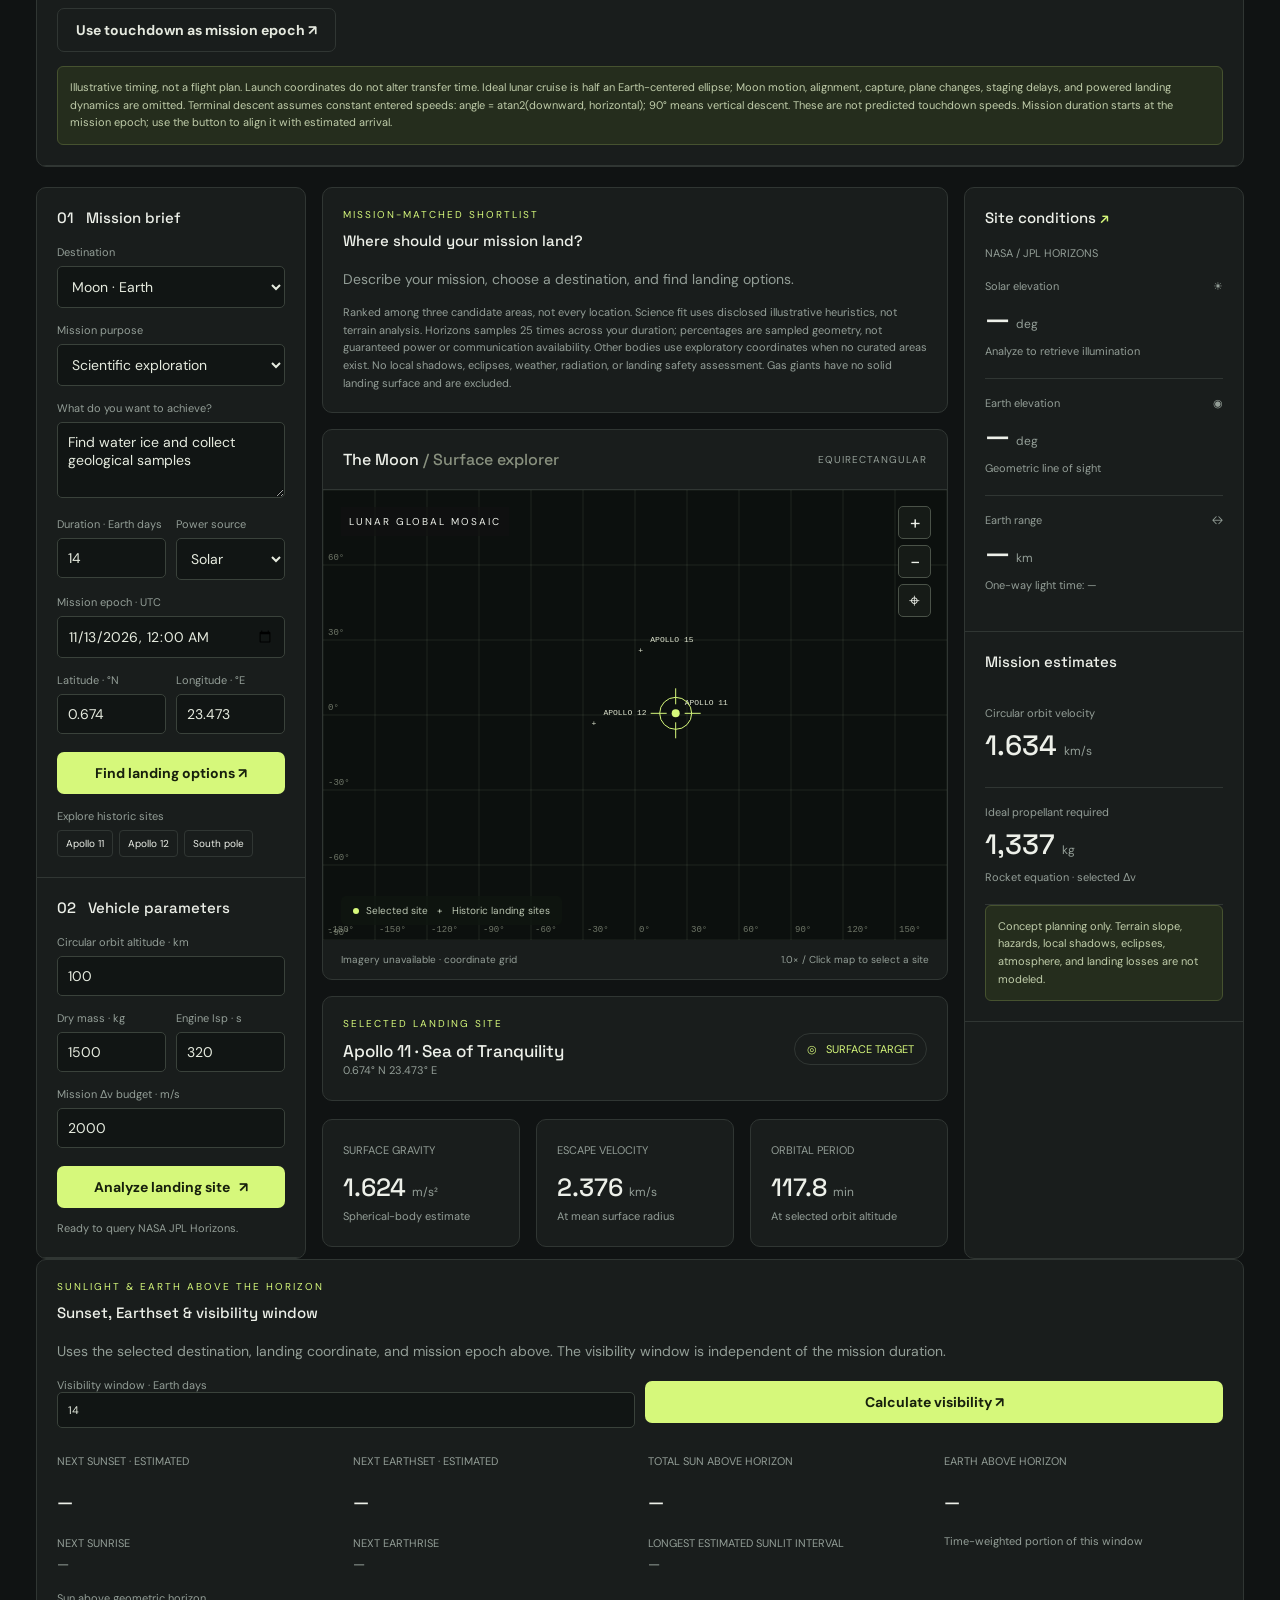
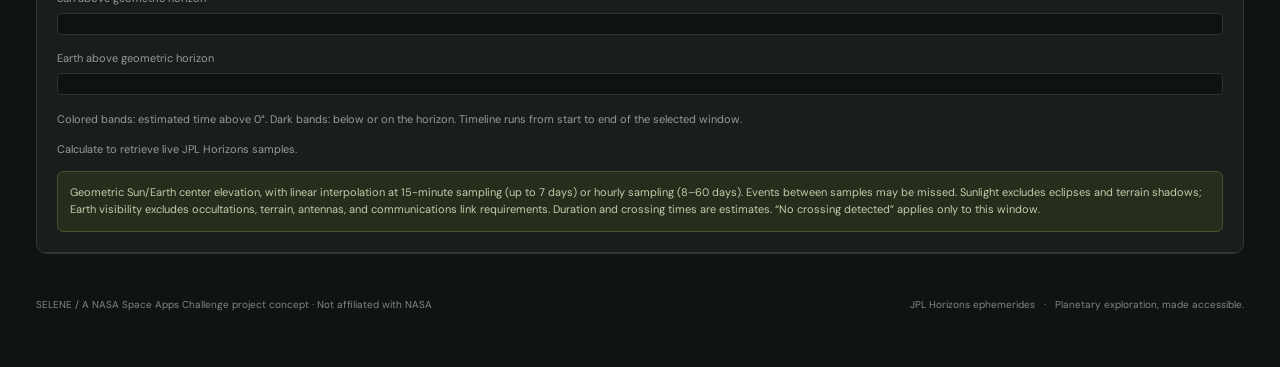
==== commit cbaf9033: "Add final vehicle Δv budget and dense Sun/Earth horizon visibility report" ====
--- a/src/index.html
+++ b/src/index.html
@@ -32,6 +32,160 @@
       </div>
       <section class="panel flight-panel">
         <div class="section">
+          <div class="eyebrow">MANEUVERS + RESERVE</div>
+          <h2>Final mission Δv budget</h2>
+          <p>
+            Editable lunar example from low Earth parking orbit to the surface.
+            This is a velocity-change budget, not a money budget or a trajectory
+            solver. Replace every value for your mission; the preset does not
+            adapt to other destinations.
+          </p>
+          <div class="budget-rows">
+            <label for="budgetlaunch"
+              >Earth surface → parking orbit<span class="tiny"
+                >Launch rocket</span
+              ><input
+                id="budgetlaunch"
+                type="number"
+                min="0"
+                step="any"
+                value="0"
+                required
+                aria-label="Earth surface → parking orbit delta v in metres per second" /></label
+            ><label for="budgetdeparture"
+              >Departure / transfer injection<span class="tiny"
+                >Transfer vehicle</span
+              ><input
+                id="budgetdeparture"
+                type="number"
+                min="0"
+                step="any"
+                value="3150"
+                required
+                aria-label="Departure / transfer injection delta v in metres per second" /></label
+            ><label for="budgetcorrections"
+              >Course corrections<span class="tiny">Transfer vehicle</span
+              ><input
+                id="budgetcorrections"
+                type="number"
+                min="0"
+                step="any"
+                value="50"
+                required
+                aria-label="Course corrections delta v in metres per second" /></label
+            ><label for="budgetcapture"
+              >Destination orbit insertion<span class="tiny"
+                >Transfer vehicle</span
+              ><input
+                id="budgetcapture"
+                type="number"
+                min="0"
+                step="any"
+                value="900"
+                required
+                aria-label="Destination orbit insertion delta v in metres per second" /></label
+            ><label for="budgetlanding"
+              >Descent and landing<span class="tiny">Lander</span
+              ><input
+                id="budgetlanding"
+                type="number"
+                min="0"
+                step="any"
+                value="1900"
+                required
+                aria-label="Descent and landing delta v in metres per second" /></label
+            ><label for="budgetascent"
+              >Surface ascent (return)<span class="tiny">Return vehicle</span
+              ><input
+                id="budgetascent"
+                type="number"
+                min="0"
+                step="any"
+                value="0"
+                required
+                aria-label="Surface ascent (return) delta v in metres per second" /></label
+            ><label for="budgetreturn"
+              >Return departure<span class="tiny">Return vehicle</span
+              ><input
+                id="budgetreturn"
+                type="number"
+                min="0"
+                step="any"
+                value="0"
+                required
+                aria-label="Return departure delta v in metres per second" /></label
+            ><label for="budgetother"
+              >Other maneuvers<span class="tiny">Transfer vehicle</span
+              ><input
+                id="budgetother"
+                type="number"
+                min="0"
+                step="any"
+                value="0"
+                required
+                aria-label="Other maneuvers delta v in metres per second"
+            /></label>
+          </div>
+          <div class="flight-grid">
+            <label
+              >Reserve · %<input
+                id="budgetreserve"
+                type="number"
+                min="0"
+                max="100"
+                step="any"
+                value="15"
+                required
+            /></label>
+            <div>
+              <span class="tiny">MANEUVER SUBTOTAL</span>
+              <h3 id="budgetsubtotal">—</h3>
+            </div>
+            <div>
+              <span class="tiny">RESERVE</span>
+              <h3 id="budgetmargin">—</h3>
+            </div>
+            <div>
+              <span class="tiny">FINAL MISSION Δv</span>
+              <h3 id="budgettotal">—</h3>
+            </div>
+          </div>
+          <p id="budgetvehicles" class="tiny"></p>
+          <div class="pair">
+            <label
+              >Vehicle allocation to copy<select id="budgetvehicle">
+                <option>Transfer vehicle</option>
+                <option>Lander</option>
+                <option>Launch rocket</option>
+                <option>Return vehicle</option>
+              </select></label
+            >
+            <div>
+              <button id="applybudget" class="btn wide">
+                Use this vehicle’s Δv ↗
+              </button>
+            </div>
+          </div>
+          <button
+            id="budgetpreset"
+            class="btn outline"
+            style="margin-top: 12px"
+          >
+            Reset lunar one-way example
+          </button>
+          <p id="budgetstatus" class="status" aria-live="polite"></p>
+          <div class="note" style="margin-top: 12px">
+            All values are in m/s. Earth launch and return default to 0
+            (excluded). Enter them if required. Reserve applies to each vehicle
+            equally. The total across stages must not be entered as one
+            vehicle’s propellant requirement. Transfer/lander/return assignments
+            are a simplified allocation; independently size each real stage and
+            its changing mass.
+          </div>
+        </div>
+      </section>
+      <section class="panel flight-panel">
+        <div class="section">
           <div class="eyebrow">LAUNCH → TRANSFER → LANDING</div>
           <h2>Launch & arrival planner</h2>
           <p>
@@ -429,6 +583,87 @@
           </div>
         </aside>
       </div>
+      <section class="panel flight-panel">
+        <div class="section">
+          <div class="eyebrow">SUNLIGHT & EARTH ABOVE THE HORIZON</div>
+          <h2>Sunset, Earthset & visibility window</h2>
+          <p>
+            Uses the selected destination, landing coordinate, and mission epoch
+            above. The visibility window is independent of the mission duration.
+          </p>
+          <div class="pair">
+            <label
+              >Visibility window · Earth days<input
+                id="horizondays"
+                type="number"
+                min="1"
+                max="60"
+                step="1"
+                value="14"
+                required
+            /></label>
+            <div>
+              <button id="calculatevisibility" class="btn wide">
+                Calculate visibility ↗
+              </button>
+            </div>
+          </div>
+          <p id="horizonrange" class="tiny"></p>
+          <div class="flight-grid">
+            <div>
+              <span class="tiny">NEXT SUNSET · ESTIMATED</span>
+              <h3 id="sunsettime">—</h3>
+              <span class="tiny">NEXT SUNRISE</span>
+              <p id="sunrisetime">—</p>
+            </div>
+            <div>
+              <span class="tiny">NEXT EARTHSET · ESTIMATED</span>
+              <h3 id="earthsettime">—</h3>
+              <span class="tiny">NEXT EARTHRISE</span>
+              <p id="earthrisetime">—</p>
+            </div>
+            <div>
+              <span class="tiny">TOTAL SUN ABOVE HORIZON</span>
+              <h3 id="sunlighthours">—</h3>
+              <span class="tiny">LONGEST ESTIMATED SUNLIT INTERVAL</span>
+              <p id="longestsunlight">—</p>
+            </div>
+            <div>
+              <span class="tiny">EARTH ABOVE HORIZON</span>
+              <h3 id="earthvisibility">—</h3>
+              <p class="tiny">Time-weighted portion of this window</p>
+            </div>
+          </div>
+          <label>Sun above geometric horizon</label>
+          <div
+            id="suntrack"
+            class="visibility-track"
+            aria-label="Sun above horizon timeline"
+          ></div>
+          <label>Earth above geometric horizon</label>
+          <div
+            id="earthtrack"
+            class="visibility-track earth-track"
+            aria-label="Earth above horizon timeline"
+          ></div>
+          <p class="tiny">
+            Colored bands: estimated time above 0°. Dark bands: below or on the
+            horizon. Timeline runs from start to end of the selected window.
+          </p>
+          <p id="horizonstatus" class="status" aria-live="polite">
+            Calculate to retrieve live JPL Horizons samples.
+          </p>
+          <div class="note" style="margin-top: 12px">
+            Geometric Sun/Earth center elevation, with linear interpolation at
+            15-minute sampling (up to 7 days) or hourly sampling (8–60 days).
+            Events between samples may be missed. Sunlight excludes eclipses and
+            terrain shadows; Earth visibility excludes occultations, terrain,
+            antennas, and communications link requirements. Duration and
+            crossing times are estimates. “No crossing detected” applies only to
+            this window.
+          </div>
+        </div>
+      </section>
       <footer>
         <span
           >SELENE / A NASA Space Apps Challenge project concept · Not affiliated
@@ -451,5 +686,7 @@
     <script src="recommendations.js"></script>
     <script src="flight-model.js"></script>
     <script src="flight.js"></script>
+    <script src="planning-model.js"></script>
+    <script src="planning.js"></script>
   </body>
 </html>
--- a/src/styles.css
+++ b/src/styles.css
@@ -462,3 +462,41 @@
     grid-template-columns: 1fr;
   }
 }
+
+.budget-rows {
+  display: grid;
+  grid-template-columns: repeat(4, minmax(0, 1fr));
+  gap: 12px;
+}
+.budget-rows label span {
+  display: block;
+  margin: 6px 0;
+}
+.visibility-track {
+  height: 22px;
+  position: relative;
+  background: #0e1210;
+  border: 1px solid var(--line);
+  border-radius: 5px;
+  overflow: hidden;
+  margin: 8px 0 16px;
+}
+.visibility-segment {
+  position: absolute;
+  top: 0;
+  height: 100%;
+  background: var(--lime);
+}
+.earth-track .visibility-segment {
+  background: #8abedb;
+}
+@media (max-width: 1000px) {
+  .budget-rows {
+    grid-template-columns: repeat(2, minmax(0, 1fr));
+  }
+}
+@media (max-width: 550px) {
+  .budget-rows {
+    grid-template-columns: 1fr;
+  }
+}
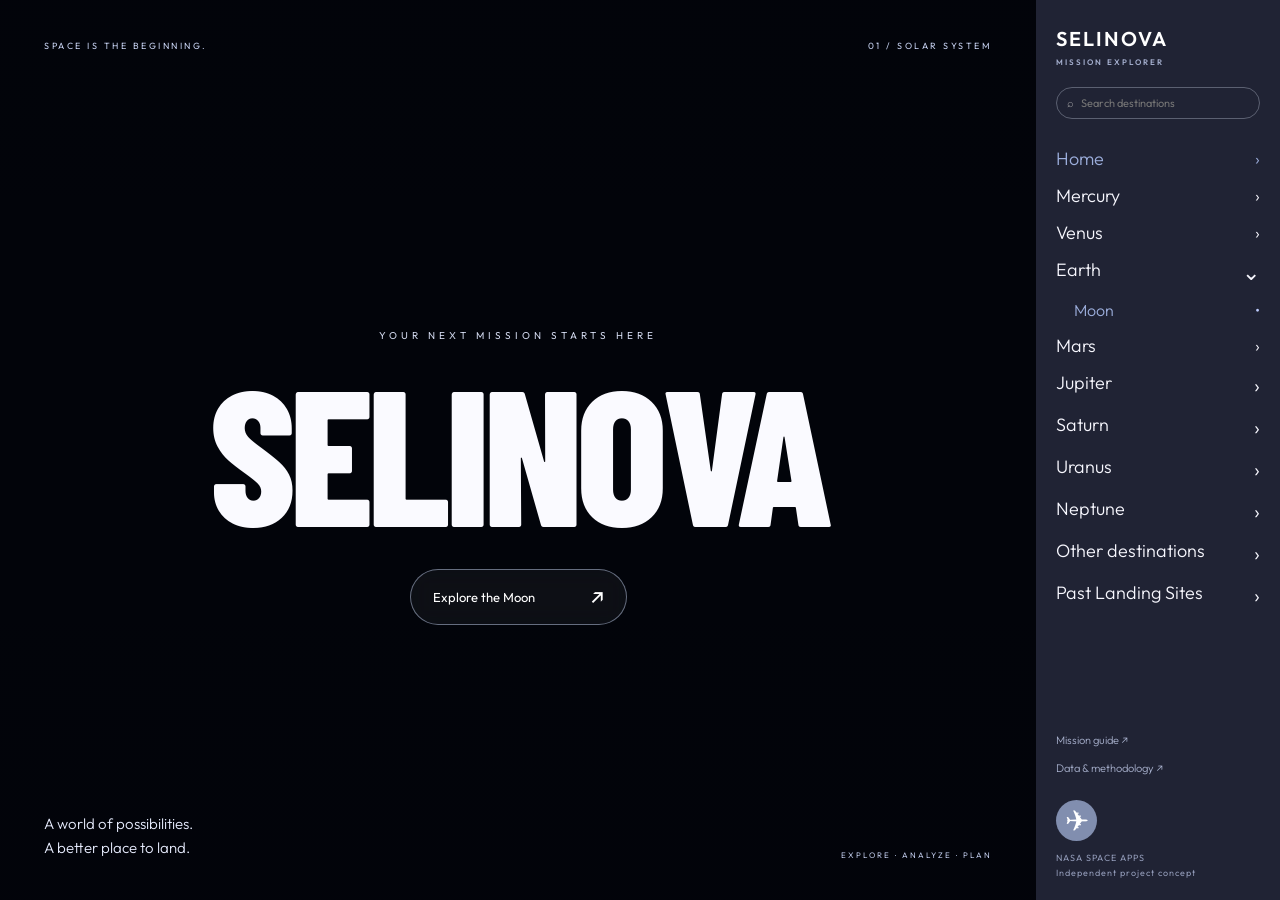
==== commit 03920b94: "Redesign interface to match SELINOVA PDF with Earth home, lunar overview and mission panels" ====
--- a/src/index.html
+++ b/src/index.html
@@ -3,347 +3,107 @@
   <head>
     <meta charset="UTF-8" />
     <meta name="viewport" content="width=device-width,initial-scale=1" />
-    <title>Lunar Landing Site Navigator</title>
+    <title>SELINOVA · Lunar Landing Site Navigator</title>
     <link
-      href="https://fonts.googleapis.com/css2?family=DM+Sans:wght@400;500;600;700&family=Space+Grotesk:wght@400;500;600;700&display=swap"
+      href="https://fonts.googleapis.com/css2?family=Barlow+Condensed:wght@600;700;800&family=Outfit:wght@300;400;500;600;700&display=swap"
       rel="stylesheet"
     />
     <link rel="stylesheet" href="styles.css" />
   </head>
   <body>
-    <header>
-      <div class="logo">◒</div>
-      <div><b>SELENE</b><br /><small>MISSION DESIGN LAB</small></div>
-      <nav>
-        <a class="active" href="#">Site navigator</a
-        ><a href="#" id="guide">Mission guide ↗</a
-        ><a href="#" id="sources">Data & methodology ↗</a>
-      </nav>
-      <span class="badge">✦ NASA SPACE APPS CONCEPT</span>
-    </header>
-    <main>
-      <div class="intro">
-        <div>
-          <div class="eyebrow">EXPLORE / ANALYZE / PLAN</div>
-          <h1>Lunar Landing Site Navigator</h1>
-          <p>Every great mission starts with the right place to land.</p>
+    <aside class="destination-nav" aria-label="Solar system navigation">
+      <a class="nav-brand" href="#home">SELINOVA<span>MISSION EXPLORER</span></a
+      ><label class="search-wrap"
+        ><span>⌕</span
+        ><input
+          id="destinationsearch"
+          type="search"
+          placeholder="Search destinations"
+          aria-label="Search destinations" /></label
+      ><button class="nav-home" data-home>Home <span>›</span></button>
+      <div id="destinationlist">
+        <button data-target="199">Mercury<span>›</span></button
+        ><button data-target="299">Venus<span>›</span></button>
+        <details open>
+          <summary>Earth</summary>
+          <button data-target="301" class="nav-moon">Moon</button>
+        </details>
+        <button data-target="499">Mars<span>›</span></button>
+        <details>
+          <summary>Jupiter</summary>
+          <button data-target="501">Io</button
+          ><button data-target="502">Europa</button
+          ><button data-target="503">Ganymede</button
+          ><button data-target="504">Callisto</button>
+        </details>
+        <details>
+          <summary>Saturn</summary>
+          <button data-target="606">Titan</button
+          ><button data-target="602">Enceladus</button
+          ><button data-target="601">Mimas</button
+          ><button data-target="603">Tethys</button
+          ><button data-target="604">Dione</button
+          ><button data-target="605">Rhea</button
+          ><button data-target="608">Iapetus</button>
+        </details>
+        <details>
+          <summary>Uranus</summary>
+          <button data-target="705">Miranda</button
+          ><button data-target="701">Ariel</button
+          ><button data-target="702">Umbriel</button
+          ><button data-target="703">Titania</button
+          ><button data-target="704">Oberon</button>
+        </details>
+        <details>
+          <summary>Neptune</summary>
+          <button data-target="801">Triton</button>
+        </details>
+        <details>
+          <summary>Other destinations</summary>
+          <button data-target="401">Phobos</button
+          ><button data-target="402">Deimos</button
+          ><button data-target="901">Charon</button
+          ><button data-target="999">Pluto</button>
+        </details>
+        <details id="historynav">
+          <summary>Past Landing Sites</summary>
+          <button data-history="0.674,23.473,Apollo 11">Apollo 11</button
+          ><button data-history="-3.012,-23.422,Apollo 12">Apollo 12</button
+          ><button data-history="7.08,-64.37,Luna 9">Luna 9</button
+          ><button data-history="-2.474,-43.339,Surveyor 1">Surveyor 1</button
+          ><button data-history="38.315,-35.008,Lunokhod 1">Lunokhod 1</button
+          ><button data-history="25.85,30.45,Lunokhod 2">Lunokhod 2</button>
+        </details>
+      </div>
+      <p id="searchstatus" class="tiny" aria-live="polite"></p>
+      <div class="nav-bottom">
+        <button id="guide">Mission guide ↗</button
+        ><button id="sources">Data & methodology ↗</button
+        ><span class="plane-symbol" aria-hidden="true">✈</span>
+        <p>NASA SPACE APPS<br />Independent project concept</p>
+      </div>
+    </aside>
+    <main class="app-main">
+      <section id="homeview" class="home-view">
+        <div class="home-top">
+          <span>SPACE IS THE BEGINNING.</span><span>01 / SOLAR SYSTEM</span>
         </div>
-        <button id="export" class="btn outline">↓ &nbsp; Export mission</button>
-      </div>
-      <section class="panel flight-panel">
-        <div class="section">
-          <div class="eyebrow">MANEUVERS + RESERVE</div>
-          <h2>Final mission Δv budget</h2>
-          <p>
-            Editable lunar example from low Earth parking orbit to the surface.
-            This is a velocity-change budget, not a money budget or a trajectory
-            solver. Replace every value for your mission; the preset does not
-            adapt to other destinations.
-          </p>
-          <div class="budget-rows">
-            <label for="budgetlaunch"
-              >Earth surface → parking orbit<span class="tiny"
-                >Launch rocket</span
-              ><input
-                id="budgetlaunch"
-                type="number"
-                min="0"
-                step="any"
-                value="0"
-                required
-                aria-label="Earth surface → parking orbit delta v in metres per second" /></label
-            ><label for="budgetdeparture"
-              >Departure / transfer injection<span class="tiny"
-                >Transfer vehicle</span
-              ><input
-                id="budgetdeparture"
-                type="number"
-                min="0"
-                step="any"
-                value="3150"
-                required
-                aria-label="Departure / transfer injection delta v in metres per second" /></label
-            ><label for="budgetcorrections"
-              >Course corrections<span class="tiny">Transfer vehicle</span
-              ><input
-                id="budgetcorrections"
-                type="number"
-                min="0"
-                step="any"
-                value="50"
-                required
-                aria-label="Course corrections delta v in metres per second" /></label
-            ><label for="budgetcapture"
-              >Destination orbit insertion<span class="tiny"
-                >Transfer vehicle</span
-              ><input
-                id="budgetcapture"
-                type="number"
-                min="0"
-                step="any"
-                value="900"
-                required
-                aria-label="Destination orbit insertion delta v in metres per second" /></label
-            ><label for="budgetlanding"
-              >Descent and landing<span class="tiny">Lander</span
-              ><input
-                id="budgetlanding"
-                type="number"
-                min="0"
-                step="any"
-                value="1900"
-                required
-                aria-label="Descent and landing delta v in metres per second" /></label
-            ><label for="budgetascent"
-              >Surface ascent (return)<span class="tiny">Return vehicle</span
-              ><input
-                id="budgetascent"
-                type="number"
-                min="0"
-                step="any"
-                value="0"
-                required
-                aria-label="Surface ascent (return) delta v in metres per second" /></label
-            ><label for="budgetreturn"
-              >Return departure<span class="tiny">Return vehicle</span
-              ><input
-                id="budgetreturn"
-                type="number"
-                min="0"
-                step="any"
-                value="0"
-                required
-                aria-label="Return departure delta v in metres per second" /></label
-            ><label for="budgetother"
-              >Other maneuvers<span class="tiny">Transfer vehicle</span
-              ><input
-                id="budgetother"
-                type="number"
-                min="0"
-                step="any"
-                value="0"
-                required
-                aria-label="Other maneuvers delta v in metres per second"
-            /></label>
-          </div>
-          <div class="flight-grid">
-            <label
-              >Reserve · %<input
-                id="budgetreserve"
-                type="number"
-                min="0"
-                max="100"
-                step="any"
-                value="15"
-                required
-            /></label>
-            <div>
-              <span class="tiny">MANEUVER SUBTOTAL</span>
-              <h3 id="budgetsubtotal">—</h3>
-            </div>
-            <div>
-              <span class="tiny">RESERVE</span>
-              <h3 id="budgetmargin">—</h3>
-            </div>
-            <div>
-              <span class="tiny">FINAL MISSION Δv</span>
-              <h3 id="budgettotal">—</h3>
-            </div>
-          </div>
-          <p id="budgetvehicles" class="tiny"></p>
-          <div class="pair">
-            <label
-              >Vehicle allocation to copy<select id="budgetvehicle">
-                <option>Transfer vehicle</option>
-                <option>Lander</option>
-                <option>Launch rocket</option>
-                <option>Return vehicle</option>
-              </select></label
-            >
-            <div>
-              <button id="applybudget" class="btn wide">
-                Use this vehicle’s Δv ↗
-              </button>
-            </div>
-          </div>
-          <button
-            id="budgetpreset"
-            class="btn outline"
-            style="margin-top: 12px"
-          >
-            Reset lunar one-way example
+        <div class="hero-title">
+          <p>YOUR NEXT MISSION STARTS HERE</p>
+          <h1>SELINOVA</h1>
+          <button id="exploremoon" class="hero-enter">
+            Explore the Moon <span>↗</span>
           </button>
-          <p id="budgetstatus" class="status" aria-live="polite"></p>
-          <div class="note" style="margin-top: 12px">
-            All values are in m/s. Earth launch and return default to 0
-            (excluded). Enter them if required. Reserve applies to each vehicle
-            equally. The total across stages must not be entered as one
-            vehicle’s propellant requirement. Transfer/lander/return assignments
-            are a simplified allocation; independently size each real stage and
-            its changing mass.
-          </div>
+        </div>
+        <div class="home-bottom">
+          <p>A world of possibilities.<br />A better place to land.</p>
+          <span>EXPLORE · ANALYZE · PLAN</span>
         </div>
       </section>
-      <section class="panel flight-panel">
-        <div class="section">
-          <div class="eyebrow">LAUNCH → TRANSFER → LANDING</div>
-          <h2>Launch & arrival planner</h2>
-          <p>
-            Choose an Earth launch site and departure time. Estimate a lunar
-            transfer or supply a cruise duration for another destination.
-          </p>
-          <div class="flight-grid">
-            <label
-              >Earth launch location<select id="launchpad">
-                <option value="kennedy">Kennedy Space Center · LC-39A</option>
-                <option value="baikonur">Baikonur</option>
-                <option value="kourou">Guiana Space Centre</option>
-                <option value="satish">Satish Dhawan</option>
-                <option value="custom">Custom Earth location</option>
-              </select></label
-            >
-            <label
-              >Launch time · UTC<input
-                id="departure"
-                type="datetime-local"
-                value="2026-11-14T00:00"
-                required
-            /></label>
-            <label
-              >Launch latitude · °N<input
-                id="launchlat"
-                type="number"
-                min="-90"
-                max="90"
-                step="any"
-                value="28.6084"
-                required
-            /></label>
-            <label
-              >Launch longitude · °E<input
-                id="launchlon"
-                type="number"
-                min="-180"
-                max="180"
-                step="any"
-                value="-80.6043"
-                required
-            /></label>
-            <label
-              >Transfer model<select id="transfermode">
-                <option value="lunar">Ideal Earth → Moon transfer</option>
-                <option value="manual">
-                  Supplied cruise duration · any destination
-                </option>
-              </select></label
-            >
-            <label
-              >Earth parking altitude · km<input
-                id="parking"
-                type="number"
-                min="0"
-                step="any"
-                value="200"
-                required
-            /></label>
-            <label
-              >Earth–Moon center distance · km<input
-                id="moondistance"
-                type="number"
-                min="1"
-                step="any"
-                value="384400"
-                required
-            /></label>
-            <label
-              >Supplied cruise duration · Earth days<input
-                id="cruisedays"
-                type="number"
-                min="0.001"
-                max="100000"
-                step="any"
-                value="3"
-                required
-            /></label>
-            <label
-              >Ascent to parking orbit · min<input
-                id="ascent"
-                type="number"
-                min="0"
-                step="any"
-                value="12"
-                required
-            /></label>
-            <label
-              >Terminal descent start height · km<input
-                id="descentheight"
-                type="number"
-                min="0.001"
-                step="any"
-                value="10"
-                required
-            /></label>
-            <label
-              >Assumed downward speed · m/s<input
-                id="downspeed"
-                type="number"
-                min="0.001"
-                step="any"
-                value="50"
-                required
-            /></label>
-            <label
-              >Assumed horizontal speed · m/s<input
-                id="horizspeed"
-                type="number"
-                min="0"
-                step="any"
-                value="10"
-                required
-            /></label>
-          </div>
-          <p id="launchdetails" class="tiny"></p>
-        </div>
-        <div class="section">
-          <div class="flight-grid">
-            <div>
-              <span class="tiny">LAUNCH TO TOUCHDOWN</span>
-              <h3 id="flighttime">—</h3>
-            </div>
-            <div>
-              <span class="tiny">ESTIMATED TOUCHDOWN · UTC</span>
-              <h3 id="touchdown">—</h3>
-            </div>
-            <div>
-              <span class="tiny">TERMINAL APPROACH ANGLE</span>
-              <h3 id="approachangle">—</h3>
-            </div>
-            <div>
-              <span class="tiny">DESTINATION SURFACE ESCAPE SPEED</span>
-              <h3 id="targetescape">—</h3>
-            </div>
-          </div>
-          <p id="timelineparts" class="tiny"></p>
-          <p id="flightstatus" class="status" aria-live="polite"></p>
-          <button id="usearrival" class="btn outline" style="margin: 14px 0">
-            Use touchdown as mission epoch ↗
-          </button>
-          <div class="note">
-            Illustrative timing, not a flight plan. Launch coordinates do not
-            alter transfer time. Ideal lunar cruise is half an Earth-centered
-            ellipse; Moon motion, alignment, capture, plane changes, staging
-            delays, and powered landing dynamics are omitted. Terminal descent
-            assumes constant entered speeds: angle = atan2(downward,
-            horizontal); 90° means vertical descent. These are not predicted
-            touchdown speeds. Mission duration starts at the mission epoch; use
-            the button to align it with estimated arrival.
-          </div>
-        </div>
-      </section>
-      <div class="workspace">
-        <aside class="panel">
+      <section id="explorerview" class="explorer-view" hidden>
+        <aside class="mission-inspector">
           <div class="section">
-            <h2>01 &nbsp; Mission brief</h2>
+            <h2>Mission parameters</h2>
             <label for="body">Destination</label
             ><select id="body"></select>
             <div id="custom" hidden>
@@ -443,236 +203,681 @@
               </button>
             </div>
           </div>
-          <div class="section">
-            <h2>02 &nbsp; Vehicle parameters</h2>
-            <label for="alt">Circular orbit altitude · km</label
-            ><input id="alt" type="number" min="0" step="1" value="100" />
-            <div class="pair">
+          <div class="inspector-summary">
+            <h2>Mission readout</h2>
+            <dl>
+              <dt>Earth to site</dt>
+              <dd data-mirror="flighttime">—</dd>
+              <dt>Escape velocity</dt>
+              <dd data-mirror="escape">—</dd>
+              <dt>Solar elevation</dt>
+              <dd data-mirror="sun">—</dd>
+              <dt>Next Earthset</dt>
+              <dd data-mirror="earthsettime">—</dd>
+              <dt>Next sunset</dt>
+              <dd data-mirror="sunsettime">—</dd>
+              <dt>Sunlight duration</dt>
+              <dd data-mirror="sunlighthours">—</dd>
+              <dt>Earth visibility</dt>
+              <dd data-mirror="earthvisibility">—</dd>
+            </dl>
+            <button id="finddata" class="btn wide">Find Data</button>
+            <p id="findstatus" class="tiny" aria-live="polite">
+              Choose a site to retrieve live conditions.
+            </p>
+          </div>
+          <details class="vehicle-details">
+            <summary>Vehicle parameters &amp; analysis</summary>
+            <div class="section">
+              <h2>02 &nbsp; Vehicle parameters</h2>
+              <label for="alt">Circular orbit altitude · km</label
+              ><input id="alt" type="number" min="0" step="1" value="100" />
+              <div class="pair">
+                <div>
+                  <label for="mass">Dry mass · kg</label
+                  ><input id="mass" type="number" min="1" value="1500" />
+                </div>
+                <div>
+                  <label for="isp">Engine Isp · s</label
+                  ><input id="isp" type="number" min="1" value="320" />
+                </div>
+              </div>
+              <label for="dv">Mission Δv budget · m/s</label
+              ><input id="dv" type="number" min="0" value="2000" /><button
+                class="btn wide"
+                id="analyze"
+              >
+                Analyze landing site &nbsp; ↗
+              </button>
+              <div id="status" class="status">
+                Ready to query NASA JPL Horizons.
+              </div>
+            </div>
+          </details>
+        </aside>
+        <div class="explorer-stage">
+          <div class="stage-top">
+            <div>
+              <span class="eyebrow">SURFACE EXPLORER</span>
+              <h1 id="scenetitle">The Moon</h1>
+            </div>
+            <div class="view-switch">
+              <button id="overviewtab" class="active">Overview</button
+              ><button id="atlastab">Coordinate atlas</button>
+            </div>
+          </div>
+          <div id="sceneview" class="scene-view">
+            <div class="earth-orb" aria-hidden="true"></div>
+            <div class="sun-flare" aria-hidden="true"></div>
+            <div id="scenepins">
+              <button
+                class="scene-pin red"
+                style="left: 40%; top: 37%"
+                data-landing="-13.4,-2.8,Alphonsus"
+                aria-label="Select Alphonsus"
+              >
+                <i></i><span>Alphonsus</span></button
+              ><button
+                class="scene-pin green"
+                style="left: 16%; top: 56%"
+                data-landing="18,-57,Oceanus Procellarum"
+                aria-label="Select Oceanus Procellarum"
+              >
+                <i></i><span>Oceanus Procellarum</span></button
+              ><button
+                class="scene-pin green"
+                style="left: 55%; top: 54%"
+                data-landing="-89.5,0,Shackleton rim region"
+                aria-label="Select Shackleton rim region"
+              >
+                <i></i><span>Shackleton rim region</span></button
+              ><button
+                class="scene-pin red"
+                style="left: 84%; top: 55%"
+                data-landing="-44.45,177.6,Von Kármán crater"
+                aria-label="Select Von Kármán crater"
+              >
+                <i></i><span>Von Kármán crater</span></button
+              ><button
+                class="scene-pin green"
+                style="left: 62%; top: 77%"
+                data-landing="0.674,23.473,Mare Tranquillitatis"
+                aria-label="Select Mare Tranquillitatis"
+              >
+                <i></i><span>Mare Tranquillitatis</span>
+              </button>
+            </div>
+            <div class="scene-caption">
+              Illustrative lunar overview · pins are schematic<br />Use
+              Coordinate atlas for mapped positions.
+            </div>
+          </div>
+          <div id="atlasview" class="atlas-view" hidden>
+            <section class="panel">
+              <div class="maphead">
+                <strong id="maptitle"
+                  >The Moon
+                  <span style="color: #89917f">/ Surface explorer</span></strong
+                ><span class="tag">EQUIRECTANGULAR</span>
+              </div>
+              <div class="mapbox">
+                <canvas
+                  id="map"
+                  aria-label="Interactive moon surface map. Click to select coordinates; coordinate inputs also available."
+                ></canvas>
+                <div class="maplabel" id="maplabel">LUNAR GLOBAL MOSAIC</div>
+                <div class="mapcontrols">
+                  <button id="zin" aria-label="Zoom in">+</button
+                  ><button id="zout" aria-label="Zoom out">−</button
+                  ><button id="reset" aria-label="Reset map">⌖</button>
+                </div>
+                <div class="legend">
+                  <span class="dot"></span>Selected site &nbsp; + &nbsp;
+                  Historic landing sites
+                </div>
+              </div>
+              <div class="mapfoot">
+                <span id="credit">Imagery: Solar System Scope · CC BY 4.0</span
+                ><span id="zoom"
+                  >1.0× &nbsp; / &nbsp; Click map to select a site</span
+                >
+              </div>
+            </section>
+            <section class="panel sitebar">
               <div>
-                <label for="mass">Dry mass · kg</label
-                ><input id="mass" type="number" min="1" value="1500" />
-              </div>
-              <div>
-                <label for="isp">Engine Isp · s</label
-                ><input id="isp" type="number" min="1" value="320" />
-              </div>
-            </div>
-            <label for="dv">Mission Δv budget · m/s</label
-            ><input id="dv" type="number" min="0" value="2000" /><button
-              class="btn wide"
-              id="analyze"
-            >
-              Analyze landing site &nbsp; ↗
-            </button>
-            <div id="status" class="status">
-              Ready to query NASA JPL Horizons.
+                <div class="eyebrow">SELECTED LANDING SITE</div>
+                <b id="sitename">Apollo 11 · Sea of Tranquility</b>
+                <p class="tiny" id="coords">0.674° N &nbsp; 23.473° E</p>
+              </div>
+              <span class="badge">◎ &nbsp; SURFACE TARGET</span>
+            </section>
+            <div class="bottom">
+              <div class="panel stat">
+                <span class="tiny">SURFACE GRAVITY</span>
+                <div class="num" id="gravity">1.625 <span>m/s²</span></div>
+                <p class="tiny">Spherical-body estimate</p>
+              </div>
+              <div class="panel stat">
+                <span class="tiny">ESCAPE VELOCITY</span>
+                <div class="num" id="escape">2.376 <span>km/s</span></div>
+                <p class="tiny">At mean surface radius</p>
+              </div>
+              <div class="panel stat">
+                <span class="tiny">ORBITAL PERIOD</span>
+                <div class="num" id="period">117.8 <span>min</span></div>
+                <p class="tiny">At selected orbit altitude</p>
+              </div>
             </div>
           </div>
-        </aside>
-        <div>
-          <section class="panel planner-results">
-            <div class="eyebrow">MISSION-MATCHED SHORTLIST</div>
-            <h2>Where should your mission land?</h2>
-            <p id="recstatus" aria-live="polite">
-              Describe your mission, choose a destination, and find landing
-              options.
-            </p>
-            <div id="recommendations"></div>
-            <p class="tiny" style="margin-top: 14px">
-              Ranked among three candidate areas, not every location. Science
-              fit uses disclosed illustrative heuristics, not terrain analysis.
-              Horizons samples 25 times across your duration; percentages are
-              sampled geometry, not guaranteed power or communication
-              availability. Other bodies use exploratory coordinates when no
-              curated areas exist. No local shadows, eclipses, weather,
-              radiation, or landing safety assessment. Gas giants have no solid
-              landing surface and are excluded.
-            </p>
+          <button
+            id="toggleinspector"
+            class="inspector-toggle"
+            aria-label="Collapse mission parameters"
+            aria-expanded="true"
+          >
+            ‹
+          </button>
+          <div class="scene-tools">
+            <button data-tool="shortlist">Landing options</button
+            ><button data-tool="launch">Launch & arrival</button
+            ><button data-tool="budget">Δv budget</button
+            ><button data-tool="visibility">Sun & Earth</button
+            ><button data-tool="conditions">Site data</button
+            ><button id="export">↓ Export</button>
+          </div>
+          <section id="tooldrawer" class="tool-drawer" hidden>
+            <div class="drawer-head">
+              <h2 id="drawertitle">Mission tools</h2>
+              <button id="closedrawer" aria-label="Close mission tools">
+                ✕
+              </button>
+            </div>
+            <div id="tool-shortlist" class="tool-content" hidden>
+              <section class="panel planner-results">
+                <div class="eyebrow">MISSION-MATCHED SHORTLIST</div>
+                <h2>Where should your mission land?</h2>
+                <p id="recstatus" aria-live="polite">
+                  Describe your mission, choose a destination, and find landing
+                  options.
+                </p>
+                <div id="recommendations"></div>
+                <p class="tiny" style="margin-top: 14px">
+                  Ranked among three candidate areas, not every location.
+                  Science fit uses disclosed illustrative heuristics, not
+                  terrain analysis. Horizons samples 25 times across your
+                  duration; percentages are sampled geometry, not guaranteed
+                  power or communication availability. Other bodies use
+                  exploratory coordinates when no curated areas exist. No local
+                  shadows, eclipses, weather, radiation, or landing safety
+                  assessment. Gas giants have no solid landing surface and are
+                  excluded.
+                </p>
+              </section>
+            </div>
+            <div id="tool-launch" class="tool-content" hidden>
+              <section class="panel flight-panel">
+                <div class="section">
+                  <div class="eyebrow">LAUNCH → TRANSFER → LANDING</div>
+                  <h2>Launch & arrival planner</h2>
+                  <p>
+                    Choose an Earth launch site and departure time. Estimate a
+                    lunar transfer or supply a cruise duration for another
+                    destination.
+                  </p>
+                  <div class="flight-grid">
+                    <label
+                      >Earth launch location<select id="launchpad">
+                        <option value="kennedy">
+                          Kennedy Space Center · LC-39A
+                        </option>
+                        <option value="baikonur">Baikonur</option>
+                        <option value="kourou">Guiana Space Centre</option>
+                        <option value="satish">Satish Dhawan</option>
+                        <option value="custom">Custom Earth location</option>
+                      </select></label
+                    >
+                    <label
+                      >Launch time · UTC<input
+                        id="departure"
+                        type="datetime-local"
+                        value="2026-11-14T00:00"
+                        required
+                    /></label>
+                    <label
+                      >Launch latitude · °N<input
+                        id="launchlat"
+                        type="number"
+                        min="-90"
+                        max="90"
+                        step="any"
+                        value="28.6084"
+                        required
+                    /></label>
+                    <label
+                      >Launch longitude · °E<input
+                        id="launchlon"
+                        type="number"
+                        min="-180"
+                        max="180"
+                        step="any"
+                        value="-80.6043"
+                        required
+                    /></label>
+                    <label
+                      >Transfer model<select id="transfermode">
+                        <option value="lunar">
+                          Ideal Earth → Moon transfer
+                        </option>
+                        <option value="manual">
+                          Supplied cruise duration · any destination
+                        </option>
+                      </select></label
+                    >
+                    <label
+                      >Earth parking altitude · km<input
+                        id="parking"
+                        type="number"
+                        min="0"
+                        step="any"
+                        value="200"
+                        required
+                    /></label>
+                    <label
+                      >Earth–Moon center distance · km<input
+                        id="moondistance"
+                        type="number"
+                        min="1"
+                        step="any"
+                        value="384400"
+                        required
+                    /></label>
+                    <label
+                      >Supplied cruise duration · Earth days<input
+                        id="cruisedays"
+                        type="number"
+                        min="0.001"
+                        max="100000"
+                        step="any"
+                        value="3"
+                        required
+                    /></label>
+                    <label
+                      >Ascent to parking orbit · min<input
+                        id="ascent"
+                        type="number"
+                        min="0"
+                        step="any"
+                        value="12"
+                        required
+                    /></label>
+                    <label
+                      >Terminal descent start height · km<input
+                        id="descentheight"
+                        type="number"
+                        min="0.001"
+                        step="any"
+                        value="10"
+                        required
+                    /></label>
+                    <label
+                      >Assumed downward speed · m/s<input
+                        id="downspeed"
+                        type="number"
+                        min="0.001"
+                        step="any"
+                        value="50"
+                        required
+                    /></label>
+                    <label
+                      >Assumed horizontal speed · m/s<input
+                        id="horizspeed"
+                        type="number"
+                        min="0"
+                        step="any"
+                        value="10"
+                        required
+                    /></label>
+                  </div>
+                  <p id="launchdetails" class="tiny"></p>
+                </div>
+                <div class="section">
+                  <div class="flight-grid">
+                    <div>
+                      <span class="tiny">LAUNCH TO TOUCHDOWN</span>
+                      <h3 id="flighttime">—</h3>
+                    </div>
+                    <div>
+                      <span class="tiny">ESTIMATED TOUCHDOWN · UTC</span>
+                      <h3 id="touchdown">—</h3>
+                    </div>
+                    <div>
+                      <span class="tiny">TERMINAL APPROACH ANGLE</span>
+                      <h3 id="approachangle">—</h3>
+                    </div>
+                    <div>
+                      <span class="tiny">DESTINATION SURFACE ESCAPE SPEED</span>
+                      <h3 id="targetescape">—</h3>
+                    </div>
+                  </div>
+                  <p id="timelineparts" class="tiny"></p>
+                  <p id="flightstatus" class="status" aria-live="polite"></p>
+                  <button
+                    id="usearrival"
+                    class="btn outline"
+                    style="margin: 14px 0"
+                  >
+                    Use touchdown as mission epoch ↗
+                  </button>
+                  <div class="note">
+                    Illustrative timing, not a flight plan. Launch coordinates
+                    do not alter transfer time. Ideal lunar cruise is half an
+                    Earth-centered ellipse; Moon motion, alignment, capture,
+                    plane changes, staging delays, and powered landing dynamics
+                    are omitted. Terminal descent assumes constant entered
+                    speeds: angle = atan2(downward, horizontal); 90° means
+                    vertical descent. These are not predicted touchdown speeds.
+                    Mission duration starts at the mission epoch; use the button
+                    to align it with estimated arrival.
+                  </div>
+                </div>
+              </section>
+            </div>
+            <div id="tool-budget" class="tool-content" hidden>
+              <section class="panel flight-panel">
+                <div class="section">
+                  <div class="eyebrow">MANEUVERS + RESERVE</div>
+                  <h2>Final mission Δv budget</h2>
+                  <p>
+                    Editable lunar example from low Earth parking orbit to the
+                    surface. This is a velocity-change budget, not a money
+                    budget or a trajectory solver. Replace every value for your
+                    mission; the preset does not adapt to other destinations.
+                  </p>
+                  <div class="budget-rows">
+                    <label for="budgetlaunch"
+                      >Earth surface → parking orbit<span class="tiny"
+                        >Launch rocket</span
+                      ><input
+                        id="budgetlaunch"
+                        type="number"
+                        min="0"
+                        step="any"
+                        value="0"
+                        required
+                        aria-label="Earth surface → parking orbit delta v in metres per second" /></label
+                    ><label for="budgetdeparture"
+                      >Departure / transfer injection<span class="tiny"
+                        >Transfer vehicle</span
+                      ><input
+                        id="budgetdeparture"
+                        type="number"
+                        min="0"
+                        step="any"
+                        value="3150"
+                        required
+                        aria-label="Departure / transfer injection delta v in metres per second" /></label
+                    ><label for="budgetcorrections"
+                      >Course corrections<span class="tiny"
+                        >Transfer vehicle</span
+                      ><input
+                        id="budgetcorrections"
+                        type="number"
+                        min="0"
+                        step="any"
+                        value="50"
+                        required
+                        aria-label="Course corrections delta v in metres per second" /></label
+                    ><label for="budgetcapture"
+                      >Destination orbit insertion<span class="tiny"
+                        >Transfer vehicle</span
+                      ><input
+                        id="budgetcapture"
+                        type="number"
+                        min="0"
+                        step="any"
+                        value="900"
+                        required
+                        aria-label="Destination orbit insertion delta v in metres per second" /></label
+                    ><label for="budgetlanding"
+                      >Descent and landing<span class="tiny">Lander</span
+                      ><input
+                        id="budgetlanding"
+                        type="number"
+                        min="0"
+                        step="any"
+                        value="1900"
+                        required
+                        aria-label="Descent and landing delta v in metres per second" /></label
+                    ><label for="budgetascent"
+                      >Surface ascent (return)<span class="tiny"
+                        >Return vehicle</span
+                      ><input
+                        id="budgetascent"
+                        type="number"
+                        min="0"
+                        step="any"
+                        value="0"
+                        required
+                        aria-label="Surface ascent (return) delta v in metres per second" /></label
+                    ><label for="budgetreturn"
+                      >Return departure<span class="tiny">Return vehicle</span
+                      ><input
+                        id="budgetreturn"
+                        type="number"
+                        min="0"
+                        step="any"
+                        value="0"
+                        required
+                        aria-label="Return departure delta v in metres per second" /></label
+                    ><label for="budgetother"
+                      >Other maneuvers<span class="tiny">Transfer vehicle</span
+                      ><input
+                        id="budgetother"
+                        type="number"
+                        min="0"
+                        step="any"
+                        value="0"
+                        required
+                        aria-label="Other maneuvers delta v in metres per second"
+                    /></label>
+                  </div>
+                  <div class="flight-grid">
+                    <label
+                      >Reserve · %<input
+                        id="budgetreserve"
+                        type="number"
+                        min="0"
+                        max="100"
+                        step="any"
+                        value="15"
+                        required
+                    /></label>
+                    <div>
+                      <span class="tiny">MANEUVER SUBTOTAL</span>
+                      <h3 id="budgetsubtotal">—</h3>
+                    </div>
+                    <div>
+                      <span class="tiny">RESERVE</span>
+                      <h3 id="budgetmargin">—</h3>
+                    </div>
+                    <div>
+                      <span class="tiny">FINAL MISSION Δv</span>
+                      <h3 id="budgettotal">—</h3>
+                    </div>
+                  </div>
+                  <p id="budgetvehicles" class="tiny"></p>
+                  <div class="pair">
+                    <label
+                      >Vehicle allocation to copy<select id="budgetvehicle">
+                        <option>Transfer vehicle</option>
+                        <option>Lander</option>
+                        <option>Launch rocket</option>
+                        <option>Return vehicle</option>
+                      </select></label
+                    >
+                    <div>
+                      <button id="applybudget" class="btn wide">
+                        Use this vehicle’s Δv ↗
+                      </button>
+                    </div>
+                  </div>
+                  <button
+                    id="budgetpreset"
+                    class="btn outline"
+                    style="margin-top: 12px"
+                  >
+                    Reset lunar one-way example
+                  </button>
+                  <p id="budgetstatus" class="status" aria-live="polite"></p>
+                  <div class="note" style="margin-top: 12px">
+                    All values are in m/s. Earth launch and return default to 0
+                    (excluded). Enter them if required. Reserve applies to each
+                    vehicle equally. The total across stages must not be entered
+                    as one vehicle’s propellant requirement.
+                    Transfer/lander/return assignments are a simplified
+                    allocation; independently size each real stage and its
+                    changing mass.
+                  </div>
+                </div>
+              </section>
+            </div>
+            <div id="tool-visibility" class="tool-content" hidden>
+              <section class="panel flight-panel">
+                <div class="section">
+                  <div class="eyebrow">SUNLIGHT & EARTH ABOVE THE HORIZON</div>
+                  <h2>Sunset, Earthset & visibility window</h2>
+                  <p>
+                    Uses the selected destination, landing coordinate, and
+                    mission epoch above. The visibility window is independent of
+                    the mission duration.
+                  </p>
+                  <div class="pair">
+                    <label
+                      >Visibility window · Earth days<input
+                        id="horizondays"
+                        type="number"
+                        min="1"
+                        max="60"
+                        step="1"
+                        value="14"
+                        required
+                    /></label>
+                    <div>
+                      <button id="calculatevisibility" class="btn wide">
+                        Calculate visibility ↗
+                      </button>
+                    </div>
+                  </div>
+                  <p id="horizonrange" class="tiny"></p>
+                  <div class="flight-grid">
+                    <div>
+                      <span class="tiny">NEXT SUNSET · ESTIMATED</span>
+                      <h3 id="sunsettime">—</h3>
+                      <span class="tiny">NEXT SUNRISE</span>
+                      <p id="sunrisetime">—</p>
+                    </div>
+                    <div>
+                      <span class="tiny">NEXT EARTHSET · ESTIMATED</span>
+                      <h3 id="earthsettime">—</h3>
+                      <span class="tiny">NEXT EARTHRISE</span>
+                      <p id="earthrisetime">—</p>
+                    </div>
+                    <div>
+                      <span class="tiny">TOTAL SUN ABOVE HORIZON</span>
+                      <h3 id="sunlighthours">—</h3>
+                      <span class="tiny"
+                        >LONGEST ESTIMATED SUNLIT INTERVAL</span
+                      >
+                      <p id="longestsunlight">—</p>
+                    </div>
+                    <div>
+                      <span class="tiny">EARTH ABOVE HORIZON</span>
+                      <h3 id="earthvisibility">—</h3>
+                      <p class="tiny">Time-weighted portion of this window</p>
+                    </div>
+                  </div>
+                  <label>Sun above geometric horizon</label>
+                  <div
+                    id="suntrack"
+                    class="visibility-track"
+                    aria-label="Sun above horizon timeline"
+                  ></div>
+                  <label>Earth above geometric horizon</label>
+                  <div
+                    id="earthtrack"
+                    class="visibility-track earth-track"
+                    aria-label="Earth above horizon timeline"
+                  ></div>
+                  <p class="tiny">
+                    Colored bands: estimated time above 0°. Dark bands: below or
+                    on the horizon. Timeline runs from start to end of the
+                    selected window.
+                  </p>
+                  <p id="horizonstatus" class="status" aria-live="polite">
+                    Calculate to retrieve live JPL Horizons samples.
+                  </p>
+                  <div class="note" style="margin-top: 12px">
+                    Geometric Sun/Earth center elevation, with linear
+                    interpolation at 15-minute sampling (up to 7 days) or hourly
+                    sampling (8–60 days). Events between samples may be missed.
+                    Sunlight excludes eclipses and terrain shadows; Earth
+                    visibility excludes occultations, terrain, antennas, and
+                    communications link requirements. Duration and crossing
+                    times are estimates. “No crossing detected” applies only to
+                    this window.
+                  </div>
+                </div>
+              </section>
+            </div>
+            <div id="tool-conditions" class="tool-content" hidden>
+              <aside class="panel results">
+                <div class="section">
+                  <h2>
+                    Site conditions <span style="color: var(--lime)">↗</span>
+                  </h2>
+                  <div class="tiny">NASA / JPL HORIZONS</div>
+                  <div class="metric">
+                    <div class="top">Solar elevation <span>☀</span></div>
+                    <div class="value" id="sun">— <small>deg</small></div>
+                    <p class="tiny" id="sunhint">
+                      Analyze to retrieve illumination
+                    </p>
+                  </div>
+                  <div class="metric">
+                    <div class="top">Earth elevation <span>◉</span></div>
+                    <div class="value" id="earth">— <small>deg</small></div>
+                    <p class="tiny" id="earthhint">Geometric line of sight</p>
+                  </div>
+                  <div class="metric">
+                    <div class="top">Earth range <span>↔</span></div>
+                    <div class="value" id="range">— <small>km</small></div>
+                    <p class="tiny" id="delay">One-way light time: —</p>
+                  </div>
+                </div>
+                <div class="section">
+                  <h2>Mission estimates</h2>
+                  <div class="metric">
+                    <div class="top">Circular orbit velocity</div>
+                    <div class="value" id="velocity">
+                      1.633 <small>km/s</small>
+                    </div>
+                  </div>
+                  <div class="metric">
+                    <div class="top">Ideal propellant required</div>
+                    <div class="value" id="fuel">1,337 <small>kg</small></div>
+                    <p class="tiny">Rocket equation · selected Δv</p>
+                  </div>
+                  <div class="note">
+                    Concept planning only. Terrain slope, hazards, local
+                    shadows, eclipses, atmosphere, and landing losses are not
+                    modeled.
+                  </div>
+                </div>
+              </aside>
+            </div>
           </section>
-          <section class="panel">
-            <div class="maphead">
-              <strong id="maptitle"
-                >The Moon
-                <span style="color: #89917f">/ Surface explorer</span></strong
-              ><span class="tag">EQUIRECTANGULAR</span>
-            </div>
-            <div class="mapbox">
-              <canvas
-                id="map"
-                aria-label="Interactive moon surface map. Click to select coordinates; coordinate inputs also available."
-              ></canvas>
-              <div class="maplabel" id="maplabel">LUNAR GLOBAL MOSAIC</div>
-              <div class="mapcontrols">
-                <button id="zin" aria-label="Zoom in">+</button
-                ><button id="zout" aria-label="Zoom out">−</button
-                ><button id="reset" aria-label="Reset map">⌖</button>
-              </div>
-              <div class="legend">
-                <span class="dot"></span>Selected site &nbsp; + &nbsp; Historic
-                landing sites
-              </div>
-            </div>
-            <div class="mapfoot">
-              <span id="credit">Imagery: Solar System Scope · CC BY 4.0</span
-              ><span id="zoom"
-                >1.0× &nbsp; / &nbsp; Click map to select a site</span
-              >
-            </div>
-          </section>
-          <section class="panel sitebar">
-            <div>
-              <div class="eyebrow">SELECTED LANDING SITE</div>
-              <b id="sitename">Apollo 11 · Sea of Tranquility</b>
-              <p class="tiny" id="coords">0.674° N &nbsp; 23.473° E</p>
-            </div>
-            <span class="badge">◎ &nbsp; SURFACE TARGET</span>
-          </section>
-          <div class="bottom">
-            <div class="panel stat">
-              <span class="tiny">SURFACE GRAVITY</span>
-              <div class="num" id="gravity">1.625 <span>m/s²</span></div>
-              <p class="tiny">Spherical-body estimate</p>
-            </div>
-            <div class="panel stat">
-              <span class="tiny">ESCAPE VELOCITY</span>
-              <div class="num" id="escape">2.376 <span>km/s</span></div>
-              <p class="tiny">At mean surface radius</p>
-            </div>
-            <div class="panel stat">
-              <span class="tiny">ORBITAL PERIOD</span>
-              <div class="num" id="period">117.8 <span>min</span></div>
-              <p class="tiny">At selected orbit altitude</p>
-            </div>
-          </div>
-        </div>
-        <aside class="panel results">
-          <div class="section">
-            <h2>Site conditions <span style="color: var(--lime)">↗</span></h2>
-            <div class="tiny">NASA / JPL HORIZONS</div>
-            <div class="metric">
-              <div class="top">Solar elevation <span>☀</span></div>
-              <div class="value" id="sun">— <small>deg</small></div>
-              <p class="tiny" id="sunhint">Analyze to retrieve illumination</p>
-            </div>
-            <div class="metric">
-              <div class="top">Earth elevation <span>◉</span></div>
-              <div class="value" id="earth">— <small>deg</small></div>
-              <p class="tiny" id="earthhint">Geometric line of sight</p>
-            </div>
-            <div class="metric">
-              <div class="top">Earth range <span>↔</span></div>
-              <div class="value" id="range">— <small>km</small></div>
-              <p class="tiny" id="delay">One-way light time: —</p>
-            </div>
-          </div>
-          <div class="section">
-            <h2>Mission estimates</h2>
-            <div class="metric">
-              <div class="top">Circular orbit velocity</div>
-              <div class="value" id="velocity">1.633 <small>km/s</small></div>
-            </div>
-            <div class="metric">
-              <div class="top">Ideal propellant required</div>
-              <div class="value" id="fuel">1,337 <small>kg</small></div>
-              <p class="tiny">Rocket equation · selected Δv</p>
-            </div>
-            <div class="note">
-              Concept planning only. Terrain slope, hazards, local shadows,
-              eclipses, atmosphere, and landing losses are not modeled.
-            </div>
-          </div>
-        </aside>
-      </div>
-      <section class="panel flight-panel">
-        <div class="section">
-          <div class="eyebrow">SUNLIGHT & EARTH ABOVE THE HORIZON</div>
-          <h2>Sunset, Earthset & visibility window</h2>
-          <p>
-            Uses the selected destination, landing coordinate, and mission epoch
-            above. The visibility window is independent of the mission duration.
-          </p>
-          <div class="pair">
-            <label
-              >Visibility window · Earth days<input
-                id="horizondays"
-                type="number"
-                min="1"
-                max="60"
-                step="1"
-                value="14"
-                required
-            /></label>
-            <div>
-              <button id="calculatevisibility" class="btn wide">
-                Calculate visibility ↗
-              </button>
-            </div>
-          </div>
-          <p id="horizonrange" class="tiny"></p>
-          <div class="flight-grid">
-            <div>
-              <span class="tiny">NEXT SUNSET · ESTIMATED</span>
-              <h3 id="sunsettime">—</h3>
-              <span class="tiny">NEXT SUNRISE</span>
-              <p id="sunrisetime">—</p>
-            </div>
-            <div>
-              <span class="tiny">NEXT EARTHSET · ESTIMATED</span>
-              <h3 id="earthsettime">—</h3>
-              <span class="tiny">NEXT EARTHRISE</span>
-              <p id="earthrisetime">—</p>
-            </div>
-            <div>
-              <span class="tiny">TOTAL SUN ABOVE HORIZON</span>
-              <h3 id="sunlighthours">—</h3>
-              <span class="tiny">LONGEST ESTIMATED SUNLIT INTERVAL</span>
-              <p id="longestsunlight">—</p>
-            </div>
-            <div>
-              <span class="tiny">EARTH ABOVE HORIZON</span>
-              <h3 id="earthvisibility">—</h3>
-              <p class="tiny">Time-weighted portion of this window</p>
-            </div>
-          </div>
-          <label>Sun above geometric horizon</label>
-          <div
-            id="suntrack"
-            class="visibility-track"
-            aria-label="Sun above horizon timeline"
-          ></div>
-          <label>Earth above geometric horizon</label>
-          <div
-            id="earthtrack"
-            class="visibility-track earth-track"
-            aria-label="Earth above horizon timeline"
-          ></div>
-          <p class="tiny">
-            Colored bands: estimated time above 0°. Dark bands: below or on the
-            horizon. Timeline runs from start to end of the selected window.
-          </p>
-          <p id="horizonstatus" class="status" aria-live="polite">
-            Calculate to retrieve live JPL Horizons samples.
-          </p>
-          <div class="note" style="margin-top: 12px">
-            Geometric Sun/Earth center elevation, with linear interpolation at
-            15-minute sampling (up to 7 days) or hourly sampling (8–60 days).
-            Events between samples may be missed. Sunlight excludes eclipses and
-            terrain shadows; Earth visibility excludes occultations, terrain,
-            antennas, and communications link requirements. Duration and
-            crossing times are estimates. “No crossing detected” applies only to
-            this window.
-          </div>
         </div>
       </section>
-      <footer>
-        <span
-          >SELENE / A NASA Space Apps Challenge project concept · Not affiliated
-          with NASA</span
-        ><span
-          >JPL Horizons ephemerides &nbsp; · &nbsp; Planetary exploration, made
-          accessible.</span
-        >
-      </footer>
     </main>
     <dialog id="info">
       <h2 id="ititle"></h2>
@@ -688,5 +893,6 @@
     <script src="flight.js"></script>
     <script src="planning-model.js"></script>
     <script src="planning.js"></script>
+    <script src="interface.js"></script>
   </body>
 </html>
--- a/src/styles.css
+++ b/src/styles.css
@@ -500,3 +500,855 @@
     grid-template-columns: 1fr;
   }
 }
+/* SELINOVA visual system, based on the supplied five-page reference. */
+:root {
+  --bg: #020303;
+  --panel: #282c3c;
+  --line: #414658;
+  --muted: #b5b9cc;
+  --lime: #a6b4e2;
+  --nav-width: 244px;
+  --inspector-width: 292px;
+}
+[hidden] {
+  display: none !important;
+}
+body {
+  font-family: "Outfit", sans-serif;
+  background: #020303;
+  color: #fafaff;
+}
+button,
+input,
+select,
+textarea {
+  font-family: inherit;
+}
+button:focus-visible,
+a:focus-visible,
+summary:focus-visible {
+  outline: 2px solid #c4d0ff;
+  outline-offset: 4px;
+}
+button {
+  transition:
+    background 0.18s,
+    color 0.18s;
+}
+button:hover {
+  filter: brightness(1.13);
+}
+.app-main {
+  padding: 0;
+  margin: 0 var(--nav-width) 0 0;
+  max-width: none;
+  height: 100dvh;
+}
+.destination-nav {
+  position: fixed;
+  right: 0;
+  top: 0;
+  bottom: 0;
+  width: var(--nav-width);
+  background: #202334;
+  padding: 26px 20px 20px;
+  display: flex;
+  flex-direction: column;
+  z-index: 30;
+  overflow-y: auto;
+}
+.nav-brand {
+  font-size: 20px;
+  font-weight: 600;
+  letter-spacing: 2px;
+  color: white;
+  text-decoration: none;
+}
+.nav-brand span {
+  display: block;
+  font-size: 8px;
+  letter-spacing: 2px;
+  color: #a2accb;
+  margin: 6px 0 20px;
+}
+.search-wrap {
+  display: flex;
+  align-items: center;
+  border: 1px solid #5b6071;
+  border-radius: 30px;
+  margin: 0 0 21px;
+  padding: 0 10px;
+  gap: 7px;
+  color: #aaa;
+}
+.search-wrap input {
+  border: 0;
+  background: none;
+  color: white;
+  padding: 8px 0;
+  font-size: 11px;
+  min-width: 0;
+  outline: none;
+}
+.destination-nav button,
+.destination-nav summary {
+  display: flex;
+  justify-content: space-between;
+  width: 100%;
+  text-align: left;
+  background: none;
+  border: 0;
+  padding: 7px 0;
+  color: #f7f7fe;
+  font-size: 18px;
+  font-weight: 300;
+  list-style: none;
+  cursor: pointer;
+}
+.destination-nav summary::after {
+  content: "›";
+  font-size: 22px;
+}
+.destination-nav details[open] > summary::after {
+  content: "⌄";
+}
+.destination-nav details button {
+  padding-left: 18px;
+  font-size: 16px;
+  color: #c6cada;
+}
+.destination-nav .selected,
+.destination-nav .nav-home {
+  color: #9caedc;
+}
+.destination-nav details .selected::after {
+  content: "•";
+  color: #becdff;
+}
+.nav-bottom {
+  margin-top: auto;
+  padding-top: 25px;
+}
+.nav-bottom button {
+  font-size: 11px;
+  padding: 7px 0;
+  color: #aab3cf;
+}
+.nav-bottom p {
+  font-size: 9px;
+  line-height: 1.6;
+  color: #919ab7;
+  letter-spacing: 1px;
+}
+.plane-symbol {
+  display: grid;
+  place-items: center;
+  border-radius: 50%;
+  background: #818eaf;
+  color: #fff;
+  width: 41px;
+  height: 41px;
+  font-size: 29px;
+  margin: 18px 0 10px;
+}
+.home-view {
+  height: 100%;
+  min-height: 620px;
+  position: relative;
+  background: #02040a url("/assets/earth-home.jpg") center/cover no-repeat;
+  overflow: hidden;
+  display: flex;
+  flex-direction: column;
+  justify-content: space-between;
+  padding: 40px 44px;
+}
+.home-view::before {
+  content: "";
+  position: absolute;
+  inset: 0;
+  background: linear-gradient(180deg, #02030a32, transparent 60%, #02030a88);
+  pointer-events: none;
+}
+.home-top,
+.home-bottom,
+.hero-title {
+  position: relative;
+  z-index: 1;
+}
+.home-top {
+  display: flex;
+  justify-content: space-between;
+  font-size: 9px;
+  letter-spacing: 2.5px;
+  color: #c7d2f1;
+}
+.hero-title {
+  margin-top: 10vh;
+  align-self: center;
+  width: 100%;
+  text-align: center;
+}
+.hero-title p {
+  font-size: 10px;
+  letter-spacing: 4px;
+  color: #d1d8ed;
+}
+.hero-title h1 {
+  font-family: "Barlow Condensed", Impact, sans-serif;
+  font-size: clamp(90px, 15vw, 260px);
+  font-weight: 800;
+  letter-spacing: -0.035em;
+  line-height: 0.92;
+  margin: 18px 0 30px;
+}
+.hero-enter {
+  display: inline-flex;
+  align-items: center;
+  gap: 55px;
+  background: #ffffff0c;
+  border: 1px solid #b2bfdc88;
+  border-radius: 30px;
+  color: white;
+  padding: 13px 22px;
+  font-size: 13px;
+  backdrop-filter: blur(12px);
+}
+.hero-enter span {
+  font-size: 22px;
+}
+.home-bottom {
+  display: flex;
+  align-items: end;
+  justify-content: space-between;
+}
+.home-bottom p {
+  font-size: 15px;
+  color: #e8edff;
+  font-weight: 300;
+}
+.home-bottom > span {
+  font-size: 8px;
+  letter-spacing: 2px;
+  color: #bbc6e5;
+}
+.explorer-view {
+  height: 100dvh;
+  display: grid;
+  grid-template-columns: var(--inspector-width) minmax(0, 1fr);
+}
+.mission-inspector {
+  height: 100dvh;
+  overflow: auto;
+  background: #292d3d;
+  border-right: 1px solid #43495e;
+  scrollbar-width: thin;
+  scrollbar-color: #687492 transparent;
+}
+.mission-inspector .section {
+  padding: 18px;
+  border-bottom: 1px solid #44485b;
+}
+.mission-inspector h2 {
+  font-size: 16px;
+  margin: 0 0 14px;
+}
+.mission-inspector label {
+  font-size: 11px;
+  color: #eeeef6;
+  margin: 12px 0 5px;
+}
+.mission-inspector input,
+.mission-inspector select,
+.mission-inspector textarea {
+  background: #f8f9ff;
+  border: 0;
+  color: #202433;
+  border-radius: 2px;
+  font-size: 11px;
+  padding: 8px 7px;
+  min-width: 0;
+}
+.mission-inspector textarea {
+  height: 60px;
+}
+.mission-inspector .pair {
+  gap: 8px;
+}
+.mission-inspector .btn {
+  padding: 11px;
+  border-radius: 24px;
+  background: #545e7f;
+  color: white;
+  font-weight: 400;
+  font-size: 13px;
+}
+.mission-inspector .presets button {
+  color: #e2e6f5;
+  border-color: #626c88;
+  font-size: 10px;
+}
+.mission-inspector .status {
+  font-size: 10px;
+}
+.inspector-summary {
+  padding: 18px;
+}
+.inspector-summary dl {
+  display: grid;
+  grid-template-columns: 1fr 1fr;
+  gap: 12px 8px;
+  align-items: center;
+  margin: 0;
+}
+.inspector-summary dt {
+  font-size: 10px;
+  color: #dbe0ee;
+}
+.inspector-summary dd {
+  margin: 0;
+  background: #f5f6fb;
+  color: #222738;
+  padding: 5px 6px;
+  font-size: 10px;
+  text-align: right;
+  overflow-wrap: anywhere;
+}
+.explorer-stage {
+  position: relative;
+  background: #000;
+  overflow: hidden;
+  min-width: 0;
+  height: 100dvh;
+}
+.stage-top {
+  position: absolute;
+  top: 25px;
+  left: 30px;
+  right: 26px;
+  z-index: 4;
+  display: flex;
+  justify-content: space-between;
+  align-items: start;
+  gap: 20px;
+}
+.stage-top h1 {
+  font-size: 28px;
+  font-weight: 300;
+  margin: 5px 0;
+}
+.stage-top .eyebrow {
+  font-size: 8px;
+  letter-spacing: 3px;
+  color: #b0bad7;
+}
+.view-switch {
+  display: flex;
+  background: #222737af;
+  border: 1px solid #69718e66;
+  border-radius: 22px;
+  padding: 3px;
+}
+.view-switch button {
+  border: 0;
+  border-radius: 18px;
+  padding: 8px 12px;
+  font-size: 10px;
+  background: none;
+  color: #b7c1df;
+  white-space: nowrap;
+}
+.view-switch .active {
+  background: #525d7c;
+  color: white;
+}
+.scene-view {
+  height: 100%;
+  background: #000 url("/assets/lunar-overview.jpg") center bottom/cover
+    no-repeat;
+  position: relative;
+}
+.scene-pin {
+  position: absolute;
+  border: 0;
+  background: none;
+  transform: translate(-50%, -50%);
+  display: flex;
+  flex-direction: column;
+  align-items: center;
+  padding: 8px;
+  color: white;
+  z-index: 3;
+  min-width: 105px;
+  text-shadow: 0 2px 4px #000;
+  font-size: 12px;
+  font-weight: 600;
+}
+.scene-pin i {
+  width: 18px;
+  height: 18px;
+  border-radius: 50%;
+  background: radial-gradient(circle at 35% 25%, #ddff6b, #82ae00 70%);
+  box-shadow: 0 2px 8px #0008;
+  display: block;
+  position: relative;
+  margin-bottom: 33px;
+}
+.scene-pin i::after {
+  content: "";
+  position: absolute;
+  top: 18px;
+  left: 8px;
+  width: 2px;
+  height: 31px;
+  background: linear-gradient(#eee, #a3a3a3);
+}
+.scene-pin.red i {
+  background: radial-gradient(circle at 35% 25%, #ff9260, #d52a00 70%);
+}
+.scene-pin:hover i {
+  box-shadow: 0 0 16px #c7d3ff;
+}
+.scene-caption {
+  position: absolute;
+  bottom: 90px;
+  left: 25px;
+  font-size: 9px;
+  line-height: 1.6;
+  letter-spacing: 0.4px;
+  color: #c4c7d1;
+  background: #0008;
+  padding: 8px 10px;
+}
+.earth-orb {
+  position: absolute;
+  left: 7%;
+  top: 14%;
+  width: 110px;
+  height: 110px;
+  border-radius: 50%;
+  background: url("/assets/earth-home.jpg") 32% 43%/250%;
+  box-shadow: 0 0 30px #7bafff22;
+  opacity: 0.85;
+}
+.sun-flare {
+  position: absolute;
+  right: 11%;
+  top: 11%;
+  width: 15px;
+  height: 15px;
+  border-radius: 50%;
+  background: #fff;
+  box-shadow:
+    0 0 25px 12px #fff7,
+    0 0 95px 30px #a8bcdd22;
+}
+.scene-tools {
+  position: absolute;
+  bottom: 20px;
+  left: 20px;
+  right: 20px;
+  display: flex;
+  gap: 5px;
+  z-index: 12;
+  padding: 6px;
+  background: #262b3be8;
+  border: 1px solid #6a718866;
+  border-radius: 11px;
+  backdrop-filter: blur(15px);
+  overflow-x: auto;
+}
+.scene-tools button {
+  border: 0;
+  background: transparent;
+  color: #d8dff2;
+  white-space: nowrap;
+  padding: 10px;
+  font-size: 10px;
+  border-radius: 6px;
+  flex: 1;
+}
+.scene-tools button.active,
+.scene-tools button:hover {
+  background: #545f7e;
+  color: #fff;
+}
+.inspector-toggle {
+  position: absolute;
+  left: 0;
+  top: 45%;
+  z-index: 10;
+  background: #545f7e;
+  border: 0;
+  border-radius: 0 7px 7px 0;
+  width: 21px;
+  height: 46px;
+  color: white;
+  font-size: 30px;
+}
+.inspector-collapsed {
+  grid-template-columns: 0 minmax(0, 1fr);
+}
+.inspector-collapsed .mission-inspector {
+  visibility: hidden;
+}
+.atlas-view {
+  height: 100%;
+  padding: 95px 20px 90px;
+  overflow: auto;
+}
+.atlas-view .mapbox {
+  height: 55vh;
+  min-height: 280px;
+}
+.atlas-view > .panel {
+  background: #10141f;
+}
+.atlas-view .bottom {
+  grid-template-columns: repeat(3, minmax(0, 1fr));
+  display: grid;
+}
+.atlas-view .maphead {
+  height: 48px;
+}
+.atlas-view .maphead strong {
+  font-size: 12px;
+}
+.atlas-view .tag {
+  font-size: 8px;
+}
+.atlas-view .stat {
+  padding: 14px;
+}
+.atlas-view .num {
+  font-size: 20px;
+}
+.sitebar {
+  margin-top: 10px;
+}
+.tool-drawer {
+  position: absolute;
+  bottom: 90px;
+  left: 20px;
+  right: 20px;
+  max-height: 75vh;
+  border: 1px solid #65708c;
+  border-radius: 12px;
+  background: #252a3bf5;
+  z-index: 15;
+  box-shadow: 0 12px 60px #000a;
+  overflow: auto;
+  backdrop-filter: blur(18px);
+}
+.drawer-head {
+  display: flex;
+  justify-content: space-between;
+  align-items: center;
+  padding: 17px 20px;
+  background: #2b3247;
+  position: sticky;
+  top: 0;
+  z-index: 2;
+  border-bottom: 1px solid #4d5772;
+}
+.drawer-head h2 {
+  margin: 0;
+  font-size: 16px;
+}
+.drawer-head button {
+  background: none;
+  border: 0;
+  font-size: 17px;
+  color: white;
+}
+.tool-content > .panel,
+.tool-content > .results {
+  border: 0;
+  margin: 0;
+  border-radius: 0;
+  background: none;
+}
+.tool-content .results {
+  display: block;
+}
+.tool-content .section {
+  padding: 20px;
+}
+.tool-content .flight-grid,
+.tool-content .budget-rows {
+  grid-template-columns: repeat(2, minmax(0, 1fr));
+}
+.tool-content h3 {
+  font-size: 16px;
+}
+.tool-content input,
+.tool-content select {
+  background: #eef0f8;
+  color: #202535;
+  border: 0;
+}
+.tool-content .note {
+  background: #323a50;
+  border-color: #535f7e;
+  color: #d3daec;
+}
+.tool-content .btn {
+  background: #8d9dc9;
+  color: #101624;
+}
+.tool-content .btn.outline {
+  background: transparent;
+  color: #d4def6;
+  border-color: #697698;
+}
+.tool-content p {
+  font-size: 12px;
+}
+.tool-content .value {
+  font-size: 25px;
+}
+.planner-results {
+  padding: 20px;
+}
+.btn {
+  background: #a6b4e2;
+  color: #172039;
+}
+.note {
+  background: #31394b;
+  border-color: #596580;
+  color: #d6dced;
+}
+dialog {
+  background: #252a3b;
+}
+dialog p {
+  font-size: 13px;
+}
+.earth-track .visibility-segment {
+  background: #a8c8ee;
+}
+@media (min-width: 1700px) {
+  :root {
+    --nav-width: 280px;
+    --inspector-width: 320px;
+  }
+  .destination-nav {
+    padding: 32px;
+  }
+  .destination-nav button,
+  .destination-nav summary {
+    font-size: 21px;
+  }
+  .hero-title h1 {
+    font-size: clamp(140px, 15vw, 320px);
+  }
+}
+@media (max-width: 1050px) {
+  :root {
+    --nav-width: 200px;
+    --inspector-width: 255px;
+  }
+  .destination-nav {
+    padding: 20px 16px;
+  }
+  .stage-top {
+    left: 20px;
+    top: 20px;
+    flex-direction: column;
+    gap: 8px;
+  }
+  .stage-top h1 {
+    font-size: 23px;
+  }
+  .scene-pin {
+    font-size: 10px;
+    min-width: 75px;
+  }
+  .hero-title h1 {
+    font-size: clamp(80px, 14vw, 180px);
+  }
+  .home-view {
+    padding: 30px;
+  }
+  .home-top {
+    font-size: 8px;
+    letter-spacing: 1px;
+  }
+  .home-bottom > span {
+    display: none;
+  }
+  .atlas-view {
+    padding-top: 130px;
+  }
+  .earth-orb {
+    top: 22%;
+    width: 80px;
+    height: 80px;
+  }
+  .mission-inspector .section,
+  .inspector-summary {
+    padding: 13px;
+  }
+}
+@media (max-width: 760px) {
+  :root {
+    --nav-width: 150px;
+    --inspector-width: 225px;
+  }
+  .destination-nav {
+    padding: 18px 12px;
+  }
+  .destination-nav button,
+  .destination-nav summary {
+    font-size: 15px;
+  }
+  .destination-nav details button {
+    font-size: 13px;
+  }
+  .nav-brand {
+    font-size: 16px;
+    letter-spacing: 1px;
+  }
+  .home-view {
+    min-height: 100dvh;
+    padding: 24px 18px;
+  }
+  .hero-title h1 {
+    font-size: clamp(60px, 14vw, 130px);
+  }
+  .hero-title p {
+    font-size: 8px;
+    letter-spacing: 2px;
+  }
+  .home-top span:last-child {
+    display: none;
+  }
+  .hero-enter {
+    font-size: 11px;
+    gap: 25px;
+  }
+  .home-bottom p {
+    font-size: 12px;
+  }
+  .explorer-view {
+    grid-template-columns: 1fr;
+  }
+  .mission-inspector {
+    position: absolute;
+    left: 0;
+    top: 0;
+    bottom: 0;
+    width: 225px;
+    z-index: 17;
+    box-shadow: 8px 0 35px #0008;
+  }
+  .inspector-collapsed .mission-inspector {
+    display: none;
+  }
+  .explorer-stage {
+    grid-column: 1;
+  }
+  .inspector-toggle {
+    left: 225px;
+    z-index: 18;
+  }
+  .inspector-collapsed .inspector-toggle {
+    left: 0;
+  }
+  .scene-pin span {
+    max-width: 85px;
+  }
+  .scene-tools {
+    left: 10px;
+    right: 10px;
+    bottom: 12px;
+  }
+  .scene-tools button {
+    padding: 8px;
+    font-size: 9px;
+  }
+  .scene-caption {
+    left: 14px;
+    bottom: 77px;
+    font-size: 8px;
+  }
+  .tool-drawer {
+    left: 10px;
+    right: 10px;
+    bottom: 75px;
+    max-height: 75vh;
+  }
+  .tool-content .flight-grid,
+  .tool-content .budget-rows,
+  .tool-content .pair {
+    grid-template-columns: 1fr;
+  }
+  .atlas-view .bottom {
+    grid-template-columns: 1fr;
+  }
+  .stage-top {
+    right: 12px;
+  }
+  .view-switch button {
+    font-size: 9px;
+    padding: 6px 8px;
+  }
+}
+@media (prefers-reduced-motion: reduce) {
+  * {
+    scroll-behavior: auto !important;
+    transition: none !important;
+  }
+}
+.mission-inspector > .section:first-child > label {
+  display: inline-block;
+  width: 40%;
+  vertical-align: middle;
+  margin: 5px 0;
+}
+.mission-inspector > .section:first-child > input,
+.mission-inspector > .section:first-child > select,
+.mission-inspector > .section:first-child > textarea {
+  display: inline-block;
+  width: 58%;
+  vertical-align: middle;
+  margin: 5px 0;
+}
+.mission-inspector > .section:first-child > textarea {
+  height: 45px;
+}
+.mission-inspector > .section:first-child > .pair {
+  margin: 6px 0;
+}
+.mission-inspector > .section:first-child .pair label {
+  margin-top: 3px;
+}
+.mission-inspector > .section:first-child h2 {
+  margin-bottom: 10px;
+}
+.mission-inspector > .section:first-child > .wide {
+  margin-top: 8px;
+}
+.vehicle-details {
+  border-top: 1px solid #4a5169;
+  padding: 14px;
+  font-size: 12px;
+}
+.vehicle-details > summary {
+  cursor: pointer;
+  color: #c7d2f0;
+}
+.vehicle-details .section {
+  border: 0;
+  padding: 16px 0;
+}
+.inspector-summary {
+  padding-top: 10px;
+}
+.inspector-summary dl {
+  gap: 8px;
+}
+.inspector-summary h2 {
+  font-size: 13px;
+  margin-bottom: 12px;
+}
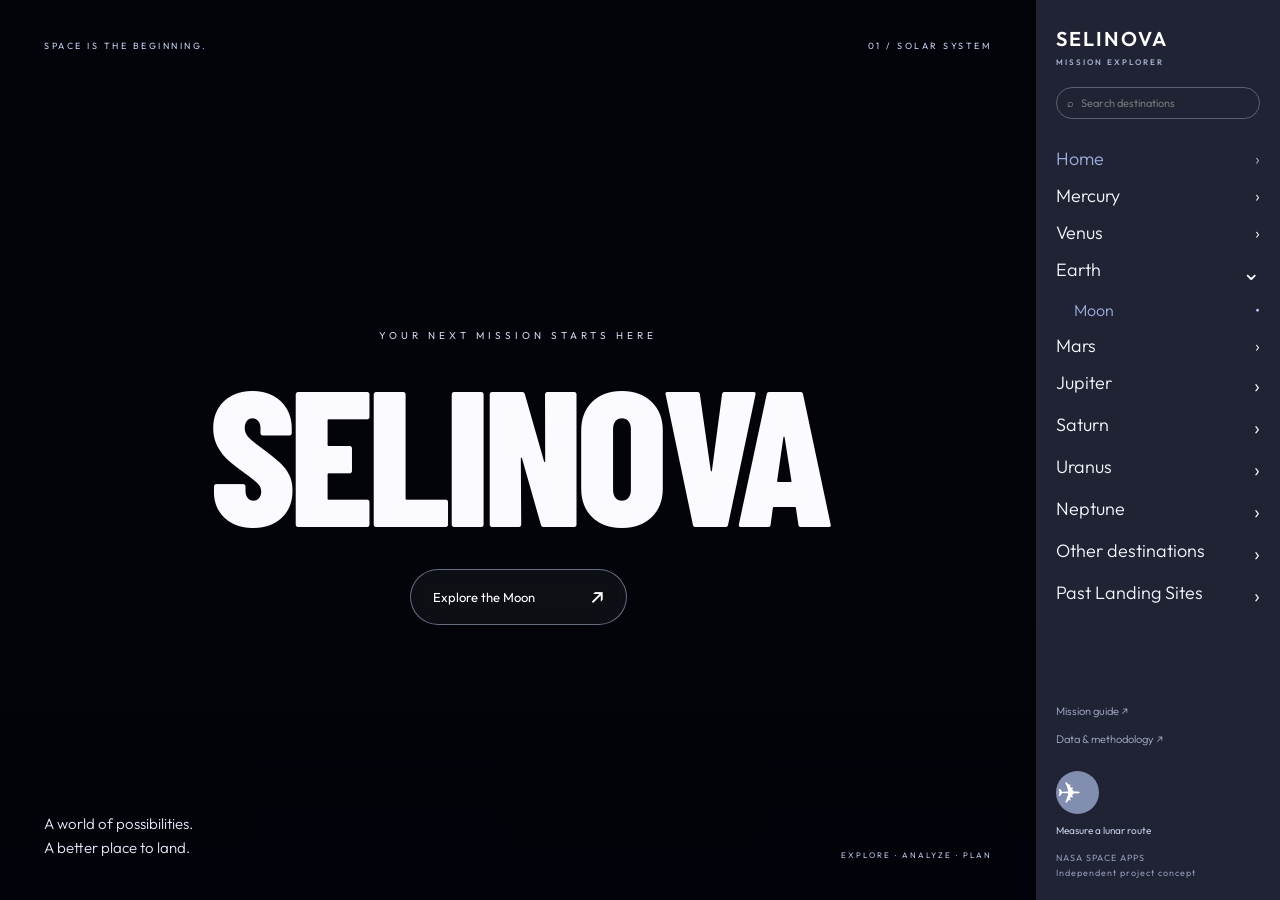
==== commit 2c73c579: "Make airplane icon a two-point lunar distance and travel-time measuring tool" ====
--- a/src/index.html
+++ b/src/index.html
@@ -79,7 +79,15 @@
       <div class="nav-bottom">
         <button id="guide">Mission guide ↗</button
         ><button id="sources">Data & methodology ↗</button
-        ><span class="plane-symbol" aria-hidden="true">✈</span>
+        ><button
+          id="routeplane"
+          class="plane-symbol"
+          aria-label="Measure distance and travel time between two lunar points"
+          aria-pressed="false"
+          title="Measure a route on the Moon"
+        >
+          ✈</button
+        ><span class="route-short-label">Measure a lunar route</span>
         <p>NASA SPACE APPS<br />Independent project concept</p>
       </div>
     </aside>
@@ -377,6 +385,92 @@
           >
             ‹
           </button>
+          <section
+            id="lunarroutepanel"
+            class="lunar-route-panel"
+            hidden
+            aria-label="Lunar distance and travel time calculator"
+          >
+            <div class="drawer-head">
+              <h2>✈ Lunar route</h2>
+              <button id="closeroute" aria-label="Close lunar route calculator">
+                ✕
+              </button>
+            </div>
+            <div class="route-panel-body">
+              <p>Pick two points on the coordinate atlas.</p>
+              <div class="route-picks">
+                <button id="pickrouteA" aria-pressed="true">
+                  Pick A · Start</button
+                ><button id="pickrouteB" aria-pressed="false">
+                  Pick B · End
+                </button>
+              </div>
+              <div class="pair">
+                <label
+                  >A latitude · °N<input
+                    id="routeAlat"
+                    type="number"
+                    min="-90"
+                    max="90"
+                    step="any"
+                    placeholder="Select start" /></label
+                ><label
+                  >A longitude · °E<input
+                    id="routeAlon"
+                    type="number"
+                    min="-180"
+                    max="180"
+                    step="any"
+                    placeholder="Select start" /></label
+                ><label
+                  >B latitude · °N<input
+                    id="routeBlat"
+                    type="number"
+                    min="-90"
+                    max="90"
+                    step="any"
+                    placeholder="Select end" /></label
+                ><label
+                  >B longitude · °E<input
+                    id="routeBlon"
+                    type="number"
+                    min="-180"
+                    max="180"
+                    step="any"
+                    placeholder="Select end"
+                /></label>
+              </div>
+              <button id="routefromsite" class="btn outline">
+                Use selected landing site as A</button
+              ><label
+                >Average surface travel speed · km/h<input
+                  id="routespeed"
+                  type="number"
+                  min="0.001"
+                  step="any"
+                  value="5"
+                  required
+              /></label>
+              <div class="route-result">
+                <span>Surface distance</span
+                ><strong id="routedistance">—</strong
+                ><span>Estimated travel time</span
+                ><strong id="routetime">—</strong>
+              </div>
+              <p id="routestatus" aria-live="polite">
+                Click the atlas to place point A.
+              </p>
+              <button id="clearroute" class="btn outline">Clear route</button>
+              <p class="tiny">
+                Shortest great-circle distance on a spherical Moon (radius
+                1,737.4 km). Time = distance ÷ entered average speed. Terrain,
+                obstacles, slopes, rest stops and route feasibility are not
+                modeled. This is surface travel, not spacecraft flight time.
+                Antipodal points have multiple equally short routes.
+              </p>
+            </div>
+          </section>
           <div class="scene-tools">
             <button data-tool="shortlist">Landing options</button
             ><button data-tool="launch">Launch & arrival</button
@@ -894,5 +988,7 @@
     <script src="planning-model.js"></script>
     <script src="planning.js"></script>
     <script src="interface.js"></script>
+    <script src="route-model.js"></script>
+    <script src="route.js"></script>
   </body>
 </html>
--- a/src/styles.css
+++ b/src/styles.css
@@ -1352,3 +1352,129 @@
   font-size: 13px;
   margin-bottom: 12px;
 }
+.destination-nav .plane-symbol {
+  display: grid;
+  place-items: center;
+  width: 43px;
+  height: 43px;
+  padding: 0;
+  text-align: center;
+  color: #fff;
+  background: #818eaf;
+  border: 1px solid transparent;
+  font-size: 29px;
+}
+.destination-nav .plane-symbol[aria-pressed="true"] {
+  border-color: #d9e2ff;
+  background: #687ba9;
+  box-shadow: 0 0 0 3px #a5b9ec22;
+}
+.route-short-label {
+  display: block;
+  color: #c3cde5;
+  font-size: 10px;
+  margin: 8px 0 14px;
+}
+.lunar-route-panel {
+  position: absolute;
+  top: 110px;
+  right: 18px;
+  width: min(310px, calc(100% - 36px));
+  max-height: calc(100dvh - 205px);
+  overflow: auto;
+  z-index: 16;
+  background: #282f43f5;
+  border: 1px solid #7887a8;
+  border-radius: 12px;
+  box-shadow: 0 10px 50px #0009;
+  backdrop-filter: blur(14px);
+}
+.lunar-route-panel .drawer-head {
+  padding: 12px 16px;
+}
+.route-panel-body {
+  padding: 14px 16px;
+}
+.route-panel-body p {
+  font-size: 11px;
+  line-height: 1.6;
+}
+.route-panel-body input {
+  background: #f5f7fd;
+  color: #202a40;
+  font-size: 11px;
+  padding: 7px;
+  border: 0;
+}
+.route-panel-body label {
+  font-size: 10px;
+  margin: 10px 0 5px;
+}
+.route-picks {
+  display: flex;
+  gap: 7px;
+  margin: 12px 0;
+}
+.route-picks button {
+  flex: 1;
+  border: 1px solid #697a9e;
+  background: none;
+  color: #d4e0ff;
+  padding: 8px;
+  border-radius: 5px;
+  font-size: 11px;
+}
+.route-picks button.active {
+  background: #9cafd7;
+  color: #131e34;
+}
+.route-panel-body .btn {
+  font-size: 10px;
+  padding: 8px 10px;
+}
+.route-panel-body .tiny {
+  font-size: 9px;
+  margin-top: 13px;
+  color: #b7c3dd;
+}
+.route-result {
+  display: grid;
+  grid-template-columns: 1fr 1fr;
+  gap: 10px;
+  padding: 14px 0;
+  margin-top: 10px;
+  border-top: 1px solid #566384;
+  border-bottom: 1px solid #566384;
+  font-size: 11px;
+}
+.route-result strong {
+  text-align: right;
+  color: #dfebff;
+}
+.route-panel-body #routestatus {
+  margin: 12px 0;
+  color: #ced8ee;
+}
+@media (max-width: 760px) {
+  .lunar-route-panel {
+    top: auto;
+    bottom: 77px;
+    left: 10px;
+    right: 10px;
+    width: auto;
+    max-height: 43vh;
+  }
+  .route-panel-body > .pair {
+    grid-template-columns: repeat(2, minmax(0, 1fr));
+  }
+  .route-panel-body {
+    padding: 10px 14px;
+  }
+}
+.route-measuring .mapcontrols {
+  left: 16px;
+  right: auto;
+}
+.route-measuring .maplabel {
+  left: 64px;
+}
